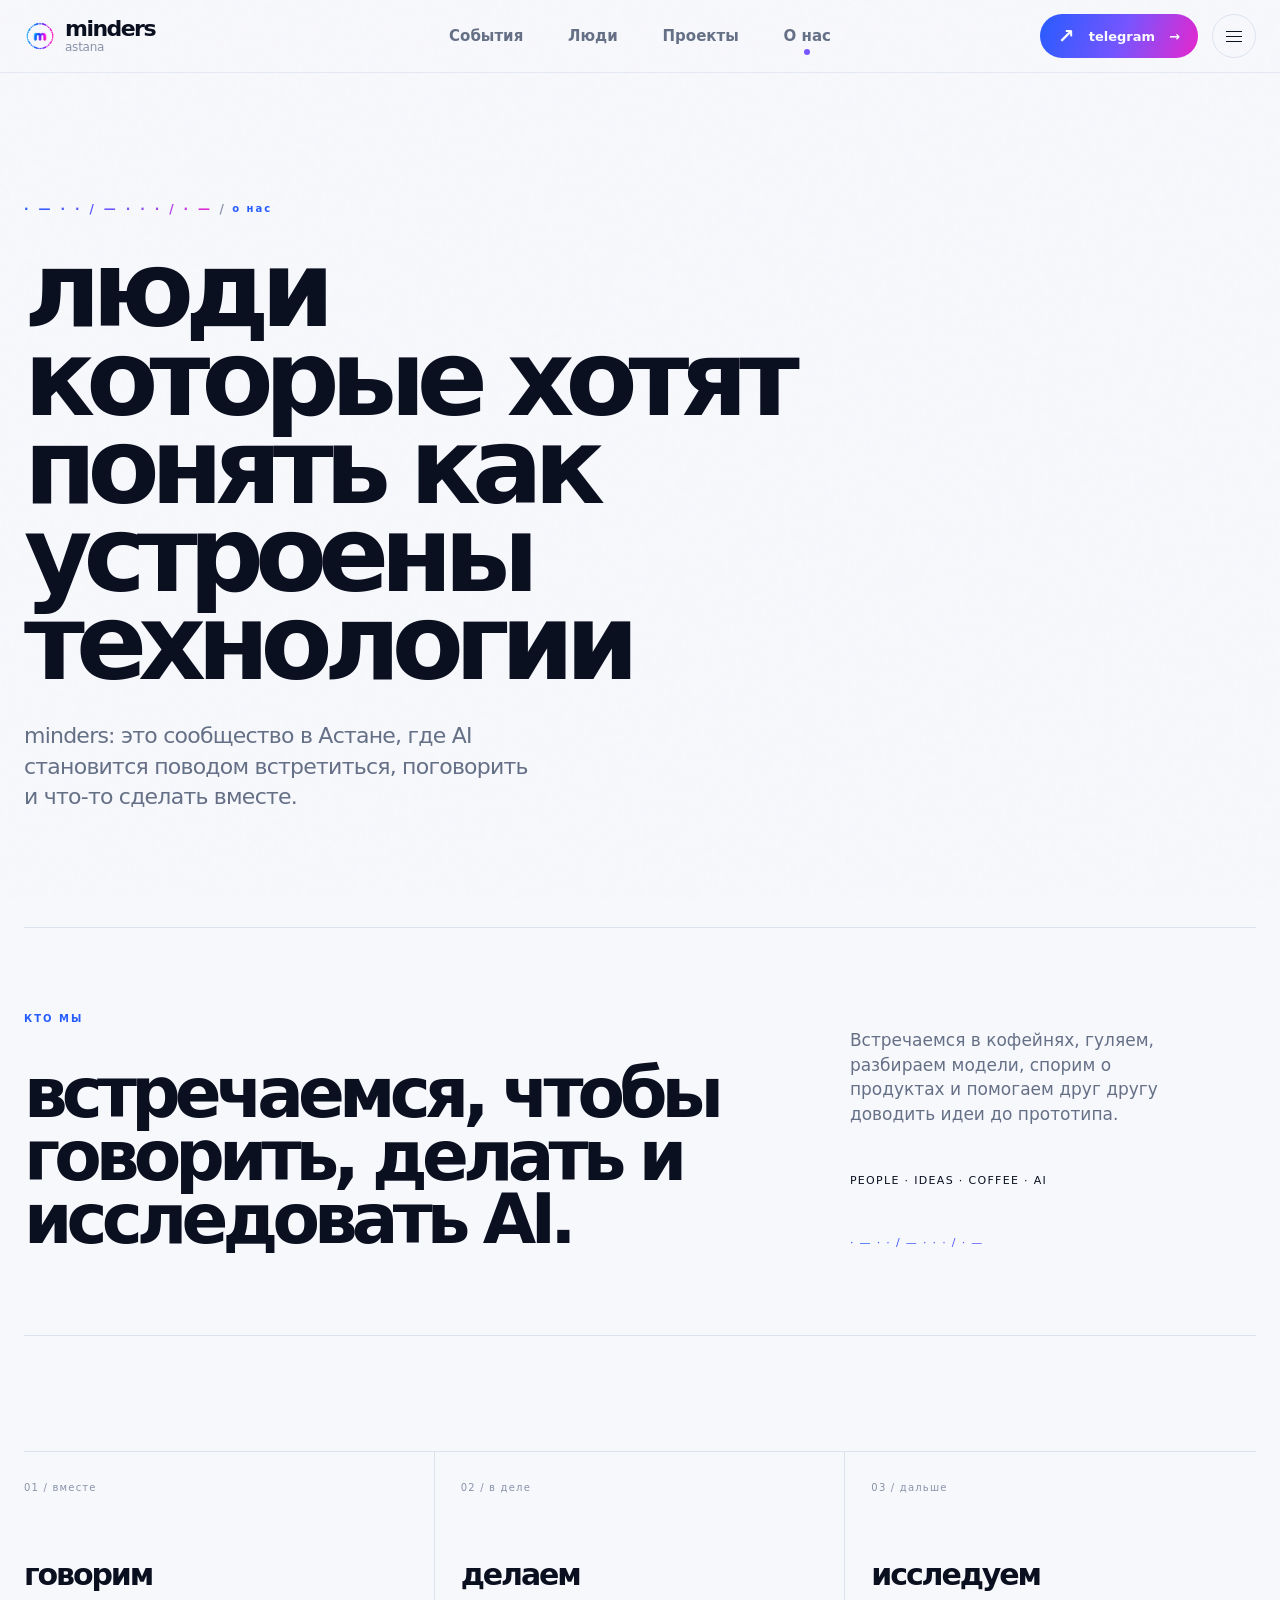
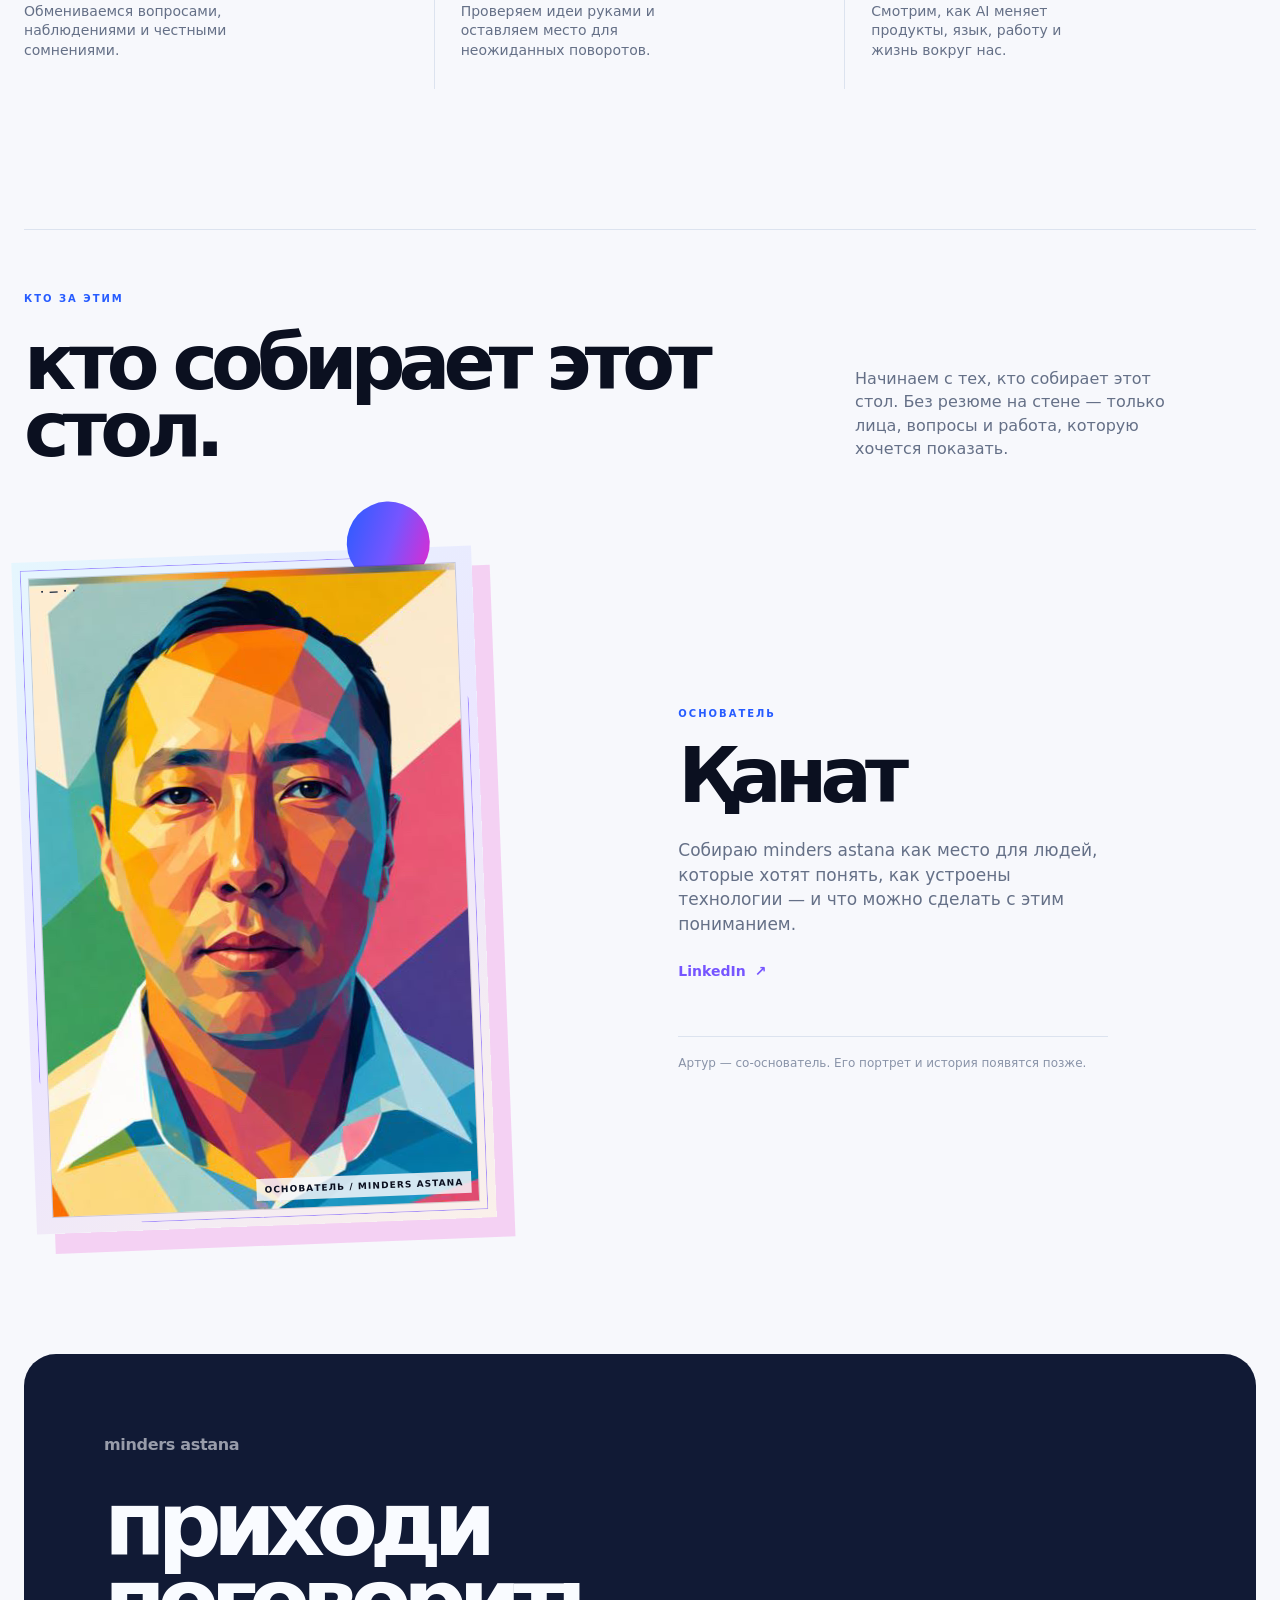
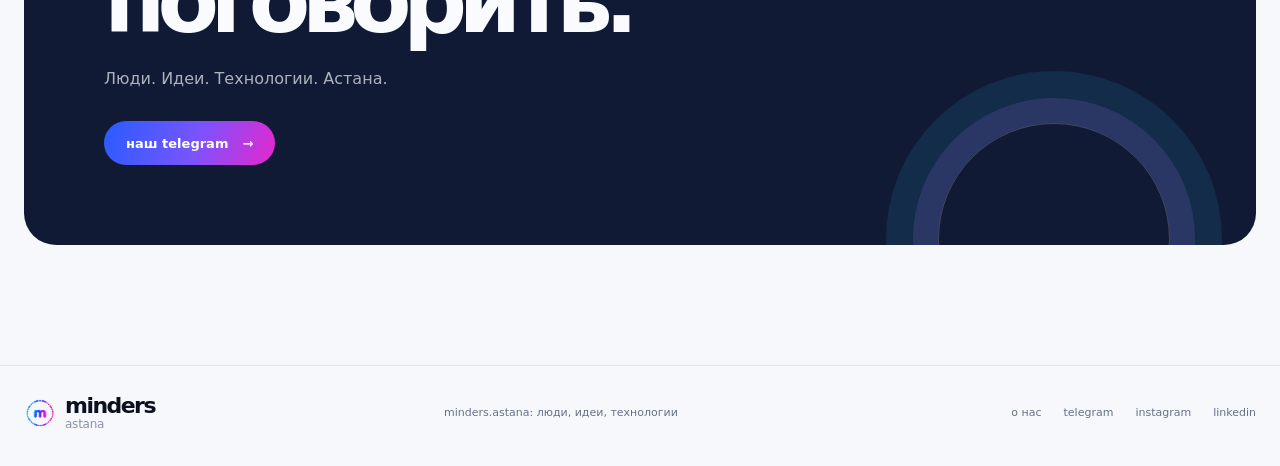
==== about.html @ 64708809 "Add section labels beside Morse code" ====
<!doctype html>
<html lang="ru">
  <head>
    <meta charset="utf-8">
    <meta name="viewport" content="width=device-width, initial-scale=1">
    <meta name="theme-color" content="#f7f8fc">
    <title>о нас | minders astana</title>
    <meta name="description" content="minders astana — сообщество людей, которые встречаются, чтобы говорить, делать и исследовать AI.">
    <meta property="og:type" content="website">
    <meta property="og:locale" content="ru_RU">
    <meta property="og:title" content="о нас | minders astana">
    <meta property="og:description" content="Люди, идеи, технологии и разговоры об AI в Астане.">
    <meta property="og:image" content="https://minders.kz/assets/minders-logo.webp">
    <meta property="og:image:alt" content="Логотип minders astana">
    <link rel="icon" type="image/png" href="assets/minders-logo.png">
    <link rel="stylesheet" href="styles.css">
  </head>
  <body>
    <header class="site-header"><div class="container header-inner">
      <a class="wordmark" href="index.html" aria-label="minders astana"><span>minders</span><i aria-hidden="true"></i><small>astana</small></a>
      <nav class="main-nav" aria-label="Основная навигация"><a class="nav-primary" href="events.html">События</a><div class="nav-group"><a class="nav-primary" href="people.html">Люди</a><div class="nav-submenu"><a href="community.html">Сообщество</a></div></div><div class="nav-group"><a class="nav-primary" href="projects.html">Проекты</a><div class="nav-submenu"><a href="learning.html">Обучение</a></div></div><a class="nav-primary" href="about.html" aria-current="page">О нас</a></nav>
      <div class="header-actions"><a class="telegram-link" href="https://t.me/+SoZBXVPxmp1mYjRi" target="_blank" rel="noreferrer"><span class="telegram-mark" aria-hidden="true">↗</span>telegram <span aria-hidden="true">→</span></a><button class="menu-toggle" type="button" aria-expanded="false" aria-controls="mobile-menu"><span></span><span></span><span></span><span class="sr-only">Открыть меню</span></button></div>
    </div><div id="mobile-menu" class="mobile-menu" hidden><div class="container mobile-menu-inner"><a class="nav-primary" href="events.html">События <span>↗</span></a><div class="mobile-menu-group"><a class="nav-primary" href="people.html">Люди <span>↗</span></a><div class="mobile-submenu"><a href="community.html">Сообщество <span>↗</span></a></div></div><div class="mobile-menu-group"><a class="nav-primary" href="projects.html">Проекты <span>↗</span></a><div class="mobile-submenu"><a href="learning.html">Обучение <span>↗</span></a></div></div><a class="nav-primary" href="about.html" aria-current="page">О нас <span>↗</span></a></div></div></header>

    <main class="page-main">
      <div class="container">
        <div class="page-intro section-reveal">
          <p class="page-eyebrow page-morse"><span class="sr-only">minders astana / о нас</span><span class="page-morse-code" aria-hidden="true">· — · · / — · · · / · —</span><span class="page-morse-divider" aria-hidden="true">/</span><span class="page-morse-label">о нас</span></p>
          <h1 class="page-title about-page-title">люди которые хотят<br>понять как устроены<br>технологии</h1>
          <p class="page-lede">minders: это сообщество в Астане, где AI становится поводом встретиться, поговорить и что-то сделать вместе.</p>
        </div>

        <section class="about-story section-reveal" aria-labelledby="about-story-title">
          <div class="about-story-lead">
            <p class="section-kicker">кто мы</p>
            <h2 id="about-story-title">встречаемся, чтобы говорить, делать и исследовать AI.</h2>
          </div>
          <div class="about-story-copy">
            <p>Встречаемся в кофейнях, гуляем, разбираем модели, спорим о продуктах и помогаем друг другу доводить идеи до прототипа.</p>
            <p class="about-annotation" aria-hidden="true">people · ideas · coffee · AI</p>
            <p class="about-annotation about-morse" aria-hidden="true">· — · · / — · · · / · —</p>
          </div>
        </section>

        <section class="about-principles section-reveal" aria-label="Что мы делаем">
          <article class="about-principle"><small>01 / вместе</small><h3>говорим</h3><p>Обмениваемся вопросами, наблюдениями и честными сомнениями.</p></article>
          <article class="about-principle"><small>02 / в деле</small><h3>делаем</h3><p>Проверяем идеи руками и оставляем место для неожиданных поворотов.</p></article>
          <article class="about-principle"><small>03 / дальше</small><h3>исследуем</h3><p>Смотрим, как AI меняет продукты, язык, работу и жизнь вокруг нас.</p></article>
        </section>

        <section class="about-people section-reveal" aria-labelledby="about-people-title">
          <div class="about-people-heading">
            <div><p class="section-kicker">кто за этим</p><h2 id="about-people-title">кто собирает этот стол.</h2></div>
            <p>Начинаем с тех, кто собирает этот стол. Без резюме на стене — только лица, вопросы и работа, которую хочется показать.</p>
          </div>
          <div class="about-person-profile">
            <div class="people-portrait-card">
              <span class="people-portrait-signal" aria-hidden="true">· — · ·</span>
              <img src="assets/kanat-bazaraly.jpeg" alt="Қанат Базаралы — основатель minders astana" width="640" height="640" loading="lazy">
              <span class="people-portrait-caption">основатель / minders astana</span>
            </div>
            <div class="about-person-copy">
              <p class="section-kicker">основатель</p>
              <h3>Қанат</h3>
              <p>Собираю minders astana как место для людей, которые хотят понять, как устроены технологии — и что можно сделать с этим пониманием.</p>
              <a class="person-link" href="https://www.linkedin.com/in/kanat-bazaraly/" target="_blank" rel="noreferrer">LinkedIn <span aria-hidden="true">↗</span></a>
              <p class="about-person-note">Артур — со-основатель. Его портрет и история появятся позже.</p>
            </div>
          </div>
        </section>

        <section class="about-invite section-reveal" aria-labelledby="about-invite-title">
          <p class="section-kicker brand-kicker">minders astana</p>
          <h2 id="about-invite-title">приходи<br>поговорить.</h2>
          <p>Люди. Идеи. Технологии. Астана.</p>
          <a class="button button-light" href="https://t.me/+SoZBXVPxmp1mYjRi" target="_blank" rel="noreferrer">наш telegram <span aria-hidden="true">→</span></a>
        </section>
      </div>
    </main>

    <footer class="site-footer"><div class="container footer-inner"><a class="wordmark" href="index.html" aria-label="minders astana"><span>minders</span><i aria-hidden="true"></i><small>astana</small></a><p>minders.astana: люди, идеи, технологии</p><div class="footer-links"><a href="about.html" aria-current="page">о нас</a><a href="https://t.me/+SoZBXVPxmp1mYjRi" target="_blank" rel="noreferrer">telegram</a><a href="#">instagram</a><a href="#">linkedin</a></div></div></footer>
    <script src="script.js" defer></script>
  </body>
</html>
---- styles.css ----
:root {
  color-scheme: light dark;
  --paper: #f7f8fc;
  --paper-soft: #eef2f8;
  --paper-warm: #fbf7f1;
  --ink: #0b1020;
  --muted: #657087;
  --faint: #8993a8;
  --line: #dce3ef;
  --blue: #275cff;
  --violet: #7655ff;
  --pink: #e726cc;
  --brand-gradient: linear-gradient(110deg, var(--blue) 0%, var(--violet) 52%, var(--pink) 100%);
  --cyan: #d8f5ff;
  --lavender: #e9e1ff;
  --mint: #d9f3e7;
  --peach: #ffe6d1;
  --navy: #111a35;
  --white: #ffffff;
  --max: 1240px;
  --radius: 28px;
  --ease: cubic-bezier(.2, .75, .25, 1);
}

@media (prefers-color-scheme: dark) {
  :root {
    --paper: #0d1326;
    --paper-soft: #131c34;
    --paper-warm: #19172a;
    --ink: #f4f6ff;
    --muted: #aab4c9;
    --faint: #8490aa;
    --line: #29344f;
    --cyan: #183b49;
    --lavender: #2a2148;
    --mint: #19392f;
    --peach: #4a3026;
    --white: #11182e;
  }
}

* {
  box-sizing: border-box;
}

html {
  scroll-behavior: smooth;
}

body {
  margin: 0;
  min-width: 320px;
  overflow-x: hidden;
  background: var(--paper);
  color: var(--ink);
  font-family: system-ui, -apple-system, BlinkMacSystemFont, "Segoe UI", sans-serif;
  font-weight: 500;
  -webkit-font-smoothing: antialiased;
  text-rendering: optimizeLegibility;
}

body::before {
  content: "";
  position: fixed;
  inset: 0;
  z-index: 60;
  pointer-events: none;
  opacity: .14;
  background-image: url("data:image/svg+xml,%3Csvg viewBox='0 0 160 160' xmlns='http://www.w3.org/2000/svg'%3E%3Cfilter id='n'%3E%3CfeTurbulence type='fractalNoise' baseFrequency='.92' numOctaves='4' stitchTiles='stitch'/%3E%3C/filter%3E%3Crect width='100%25' height='100%25' filter='url(%23n)' opacity='.06'/%3E%3C/svg%3E");
  mix-blend-mode: multiply;
}

@media (prefers-color-scheme: dark) {
  body::before {
    opacity: .1;
    mix-blend-mode: screen;
  }
}

img {
  display: block;
  max-width: 100%;
}

a {
  color: inherit;
  text-decoration: none;
}

button,
a {
  -webkit-tap-highlight-color: transparent;
}

button,
input {
  font: inherit;
}

button {
  color: inherit;
}

a:focus-visible,
button:focus-visible {
  outline: 3px solid var(--pink);
  outline-offset: 4px;
}

.container {
  width: min(calc(100% - 48px), var(--max));
  margin-inline: auto;
}

.sr-only {
  position: absolute;
  width: 1px;
  height: 1px;
  padding: 0;
  margin: -1px;
  overflow: hidden;
  clip: rect(0, 0, 0, 0);
  white-space: nowrap;
  border: 0;
}

.site-header {
  position: sticky;
  top: 0;
  z-index: 30;
  border-bottom: 1px solid color-mix(in srgb, var(--line) 75%, transparent);
  background: color-mix(in srgb, var(--paper) 88%, transparent);
  backdrop-filter: blur(18px);
  -webkit-backdrop-filter: blur(18px);
}

.header-inner {
  min-height: 72px;
  display: grid;
  grid-template-columns: 1fr auto 1fr;
  align-items: center;
  gap: 24px;
}

.wordmark {
  width: max-content;
  display: grid;
  grid-template-columns: 32px auto;
  grid-template-rows: auto auto;
  column-gap: 9px;
  row-gap: 1px;
  align-items: center;
  font-size: 22px;
  font-weight: 700;
  letter-spacing: -.07em;
  line-height: .88;
}

.wordmark > span {
  grid-column: 2;
  grid-row: 1;
}

.wordmark i {
  grid-column: 1;
  grid-row: 1 / span 2;
  width: 32px;
  height: 32px;
  display: block;
  background: url("assets/minders-logo.webp") center / contain no-repeat;
}

.wordmark small {
  grid-column: 2;
  grid-row: 2;
  margin-top: 1px;
  color: var(--faint);
  font-size: 12px;
  font-weight: 500;
  letter-spacing: -.02em;
  line-height: 1;
}

.main-nav {
  display: flex;
  align-items: center;
  gap: clamp(24px, 3.5vw, 48px);
  font-size: 15px;
  font-weight: 600;
  color: var(--muted);
}

.nav-group {
  position: relative;
}

.main-nav a,
.footer-links a {
  transition: color .3s var(--ease), transform .3s var(--ease);
}

.main-nav .nav-primary {
  position: relative;
  display: inline-flex;
  align-items: center;
  min-height: 34px;
  color: var(--muted);
}

.main-nav .nav-primary::before,
.main-nav .nav-submenu a[aria-current="page"]::before {
  content: "";
  position: absolute;
  width: 6px;
  height: 6px;
  border-radius: 50%;
  background: var(--violet);
  opacity: 0;
  transform: translateX(-50%) scale(.5);
  transition: opacity .25s var(--ease), transform .25s var(--ease);
}

.main-nav .nav-primary::before {
  top: auto;
  bottom: -2px;
  left: 50%;
}

.main-nav .nav-primary[aria-current="page"]::before,
.main-nav .nav-group.is-active > .nav-primary::before {
  opacity: 1;
  transform: translateX(-50%) scale(1);
}

.main-nav .nav-primary:hover,
.main-nav .nav-primary:focus-visible,
.footer-links a:hover {
  color: var(--ink);
  transform: translateY(-1px);
}

.nav-submenu {
  position: absolute;
  top: calc(100% + 9px);
  left: -18px;
  z-index: 20;
  min-width: 148px;
  display: grid;
  gap: 2px;
  padding: 9px;
  border: 1px solid var(--line);
  border-radius: 16px;
  background: color-mix(in srgb, var(--paper) 92%, transparent);
  box-shadow: 0 14px 34px rgba(63, 76, 131, .12);
  backdrop-filter: blur(16px);
  -webkit-backdrop-filter: blur(16px);
  opacity: 0;
  visibility: hidden;
  pointer-events: none;
  transform: translateY(-5px);
  transition: opacity .25s var(--ease), transform .25s var(--ease), visibility .25s var(--ease);
}

.nav-group:hover .nav-submenu,
.nav-group:focus-within .nav-submenu {
  opacity: 1;
  visibility: visible;
  pointer-events: auto;
  transform: translateY(0);
}

.nav-submenu a {
  position: relative;
  display: block;
  padding: 8px 10px;
  border-radius: 9px;
  color: var(--muted);
  font-size: 13px;
  font-weight: 500;
  white-space: nowrap;
}

.nav-submenu a:hover,
.nav-submenu a:focus-visible,
.nav-submenu a[aria-current="page"] {
  color: var(--ink);
  background: var(--paper-soft);
}

.nav-submenu a[aria-current="page"] {
  padding-bottom: 14px;
}

.main-nav .nav-submenu a[aria-current="page"]::before {
  top: auto;
  right: auto;
  bottom: 4px;
  left: 50%;
  opacity: 1;
  transform: translateX(-50%) scale(1);
}

.header-actions {
  justify-self: end;
  display: flex;
  align-items: center;
  gap: 14px;
}

.telegram-link,
.button {
  min-height: 44px;
  display: inline-flex;
  align-items: center;
  justify-content: center;
  gap: 14px;
  border-radius: 999px;
  white-space: nowrap;
  font-size: 13px;
  font-weight: 600;
  transition: transform .35s var(--ease), box-shadow .35s var(--ease), background-color .35s var(--ease);
}

.telegram-link {
  padding: 0 18px;
  color: #f9fbff;
  background: var(--brand-gradient);
}

.telegram-link:hover,
.button:hover {
  transform: translateY(-3px);
  box-shadow: 0 12px 24px rgba(16, 27, 56, .16);
}

.telegram-link:active,
.button:active {
  transform: translateY(-1px) scale(.98);
}

.telegram-mark {
  font-size: 20px;
  line-height: 1;
}

.menu-toggle {
  width: 44px;
  height: 44px;
  display: inline-grid;
  place-content: center;
  gap: 4px;
  padding: 0;
  border: 1px solid var(--line);
  border-radius: 50%;
  background: transparent;
  cursor: pointer;
}

.menu-toggle span:not(.sr-only) {
  width: 16px;
  height: 1px;
  display: block;
  background: currentColor;
  transition: transform .3s var(--ease), opacity .3s var(--ease);
}

.mobile-menu {
  border-top: 1px solid var(--line);
  background: var(--paper);
}

.mobile-menu-inner {
  display: grid;
  padding: 12px 0 24px;
}

.mobile-menu-inner > .nav-primary,
.mobile-menu-group {
  border-bottom: 1px solid var(--line);
}

.mobile-menu a {
  position: relative;
  display: flex;
  justify-content: space-between;
  padding: 15px 0;
  font-size: 21px;
  font-weight: 600;
  letter-spacing: -.05em;
}

.mobile-menu .nav-primary {
  border-bottom: 0;
}

.mobile-menu .nav-primary::before,
.mobile-submenu a[aria-current="page"]::before {
  content: "";
  position: absolute;
  width: 7px;
  height: 7px;
  border-radius: 50%;
  background: var(--violet);
  opacity: 0;
  transform: scale(.5);
  transition: opacity .25s var(--ease), transform .25s var(--ease);
}

.mobile-menu .nav-primary::before {
  top: auto;
  bottom: 7px;
  left: 0;
  transform: scale(.5);
}

.mobile-menu .nav-primary[aria-current="page"]::before,
.mobile-menu-group.is-active > .nav-primary::before {
  opacity: 1;
  transform: scale(1);
}

.mobile-submenu {
  display: grid;
  padding: 0 0 10px 20px;
}

.mobile-submenu a {
  padding: 8px 0;
  border: 0;
  color: var(--muted);
  font-size: 15px;
  font-weight: 500;
  letter-spacing: -.02em;
}

.mobile-submenu a[aria-current="page"] {
  padding-left: 16px;
  color: var(--ink);
}

.mobile-submenu a[aria-current="page"]::before {
  left: 0;
  top: 50%;
  opacity: 1;
  transform: translateY(-50%) scale(1);
}

.hero {
  min-height: calc(100dvh - 72px);
  display: grid;
  align-items: center;
  padding: clamp(42px, 6vw, 84px) 0 clamp(64px, 8vw, 112px);
}

.hero-grid {
  display: grid;
  grid-template-columns: minmax(320px, .78fr) minmax(480px, 1.22fr);
  align-items: center;
  gap: clamp(32px, 6vw, 92px);
}

.hero-copy {
  position: relative;
  z-index: 2;
  padding-bottom: 3vh;
}

.eyebrow,
.section-kicker,
.annotation,
.hero-event-label,
.hero-location,
.field-note,
.poster-top,
.poster-note,
.page-eyebrow {
  margin: 0;
  color: var(--muted);
  font-size: 10px;
  font-weight: 600;
  letter-spacing: .2em;
  line-height: 1.45;
  text-transform: uppercase;
}

.eyebrow {
  margin-bottom: clamp(24px, 4vh, 44px);
  color: var(--ink);
  letter-spacing: .25em;
}

.eyebrow span {
  color: var(--blue);
  padding-inline: 5px;
}

.hero-title,
.space-copy h2,
.event-copy h2,
.people-grid h2,
.projects-heading h2,
.learning-grid h2,
.latest-grid h2,
.invite-copy h2,
.page-title {
  margin: 0;
  color: var(--ink);
  font-weight: 700;
  letter-spacing: -.085em;
  line-height: .84;
}

.hero-title {
  max-width: 620px;
  font-size: clamp(4.8rem, 10.8vw, 9.7rem);
  font-weight: 600;
  letter-spacing: -.072em;
}

.hero-title span {
  background: linear-gradient(105deg, var(--violet), var(--blue) 62%, #2fa6ff);
  -webkit-background-clip: text;
  background-clip: text;
  color: transparent;
}

.hero-lede {
  max-width: 320px;
  margin: clamp(24px, 4vh, 36px) 0 30px;
  color: var(--muted);
  font-size: clamp(17px, 1.7vw, 22px);
  line-height: 1.34;
  letter-spacing: -.035em;
}

.button {
  padding: 0 22px;
}

.button-dark {
  color: #f9fbff;
  background: var(--navy);
}

.button-light {
  color: #fff;
  background: var(--brand-gradient);
}

.hero-visual {
  position: relative;
  min-height: clamp(470px, 51vw, 720px);
  isolation: isolate;
  overflow: hidden;
}

.hero-halo,
.hero-orbit,
.signal-node,
.signal-mark,
.hero-photo,
.hero-event,
.hero-location {
  position: absolute;
}

.hero-halo {
  border-radius: 50%;
  pointer-events: none;
}

.hero-halo-one {
  width: 78%;
  aspect-ratio: 1;
  top: 4%;
  left: 8%;
  z-index: -3;
  background: linear-gradient(140deg, rgba(86, 156, 255, .46), rgba(216, 197, 255, .52) 54%, rgba(255, 216, 232, .3));
  transform: translate3d(var(--mx, 0px), var(--my, 0px), 0);
  transition: transform .7s var(--ease);
}

.hero-halo-two {
  width: 30%;
  aspect-ratio: 1;
  top: -1%;
  right: -2%;
  z-index: -2;
  background: linear-gradient(135deg, rgba(199, 187, 255, .92), rgba(146, 196, 255, .84));
}

.hero-orbit {
  z-index: -1;
  border: 1px solid rgba(72, 106, 218, .38);
  border-radius: 50%;
  pointer-events: none;
}

.hero-orbit-one {
  width: 105%;
  aspect-ratio: 1;
  top: -12%;
  left: -13%;
  transform: rotate(-24deg);
}

.hero-orbit-two {
  width: 76%;
  aspect-ratio: 1;
  bottom: -8%;
  right: -5%;
  border-color: rgba(231, 38, 204, .26);
  transform: rotate(22deg);
}

.hero-photo {
  inset: 12% 8% 8% 2%;
  overflow: hidden;
  z-index: 1;
  border: 1px solid rgba(255, 255, 255, .78);
  border-radius: 52% 48% 49% 51% / 48% 51% 49% 52%;
  box-shadow: 0 26px 80px rgba(72, 102, 191, .16);
  transform: translate3d(var(--mx-photo, 0px), var(--my-photo, 0px), 0) rotate(2deg);
  transition: transform .7s var(--ease);
}

.hero-photo::after {
  content: "";
  position: absolute;
  inset: 0;
  background: linear-gradient(180deg, rgba(36, 82, 163, .02), rgba(10, 20, 47, .12));
  pointer-events: none;
}

.hero-photo img {
  width: 100%;
  height: 100%;
  object-fit: cover;
  object-position: 50% 52%;
  transform: scale(1.04);
}

.signal-mark {
  width: clamp(88px, 11vw, 142px);
  aspect-ratio: 1;
  top: 3%;
  left: 4%;
  z-index: 3;
  transform: translate3d(var(--mx-mark, 0px), var(--my-mark, 0px), 0) rotate(-8deg);
  transition: transform .7s var(--ease);
}

.signal-mark img {
  width: 100%;
  height: 100%;
  object-fit: contain;
}

.signal-node {
  width: 14px;
  aspect-ratio: 1;
  z-index: 4;
  border-radius: 50%;
  background: var(--blue);
  box-shadow: 0 0 0 6px rgba(39, 92, 255, .1);
  animation: signal-pulse 4.8s ease-in-out infinite;
}

.signal-node-a {
  top: 5%;
  right: 23%;
}

.signal-node-b {
  bottom: 18%;
  left: 0;
  background: var(--pink);
  box-shadow: 0 0 0 6px rgba(231, 38, 204, .1);
  animation-delay: -1.9s;
}

.signal-node-c {
  bottom: 8%;
  right: 17%;
  width: 10px;
  background: var(--violet);
  box-shadow: 0 0 0 5px rgba(118, 85, 255, .1);
  animation-delay: -3.2s;
}

.hero-location {
  right: 0;
  bottom: 12%;
  z-index: 4;
  display: grid;
  justify-items: start;
  gap: 13px;
  max-width: 105px;
}

.hero-location b,
.field-note i,
.poster-note i {
  width: 27px;
  height: 1px;
  display: block;
  background: currentColor;
}

.hero-location small {
  color: var(--muted);
  font-size: 10px;
  line-height: 1.6;
  letter-spacing: .03em;
}

.photo-credit {
  position: absolute;
  right: 2%;
  bottom: 1.5%;
  z-index: 4;
  margin: 0;
  color: var(--muted);
  font-size: 10px;
  letter-spacing: .04em;
  line-height: 1.4;
}

.morse-note {
  position: absolute;
  top: 10%;
  right: 8%;
  z-index: 4;
  color: transparent;
  background: var(--brand-gradient);
  -webkit-background-clip: text;
  background-clip: text;
  font-size: 9px;
  letter-spacing: .16em;
  line-height: 1;
  white-space: nowrap;
  opacity: .78;
}

.hero-event {
  right: -2%;
  bottom: 16%;
  z-index: 5;
  width: 178px;
  display: grid;
  gap: 13px;
  padding: 22px 21px 18px;
  border: 1px solid rgba(255, 255, 255, .8);
  border-radius: 25px;
  background: color-mix(in srgb, var(--paper) 89%, transparent);
  box-shadow: 0 22px 50px rgba(47, 62, 111, .14);
  backdrop-filter: blur(16px);
  -webkit-backdrop-filter: blur(16px);
  transform: rotate(2deg);
  transition: transform .4s var(--ease), box-shadow .4s var(--ease);
}

.hero-event:hover {
  transform: translateY(-6px) rotate(0deg);
  box-shadow: 0 28px 55px rgba(47, 62, 111, .2);
}

.hero-event-label {
  color: var(--faint);
  font-size: 9px;
  letter-spacing: .16em;
}

.hero-event strong {
  font-size: 17px;
  letter-spacing: -.06em;
  line-height: .98;
}

.hero-event small {
  color: var(--muted);
  font-size: 12px;
  line-height: 1.5;
}

.hero-event em {
  font-size: 22px;
  font-style: normal;
  line-height: .7;
}

.space-section {
  padding: clamp(100px, 14vw, 196px) 0 clamp(96px, 12vw, 168px);
  border-top: 1px solid color-mix(in srgb, var(--line) 65%, transparent);
}

.space-grid {
  display: grid;
  grid-template-columns: minmax(250px, .65fr) minmax(470px, 1.35fr);
  align-items: center;
  gap: clamp(40px, 8vw, 150px);
}

.space-copy {
  position: relative;
  z-index: 2;
}

.annotation {
  margin-bottom: 34px;
  color: var(--blue);
  font-size: 11px;
  letter-spacing: .04em;
  text-transform: none;
}

.space-copy h2,
.people-grid h2,
.projects-heading h2,
.invite-copy h2 {
  font-size: clamp(3.4rem, 6.2vw, 6.8rem);
}

.space-copy > p:not(.annotation),
.section-lede,
.event-description {
  max-width: 340px;
  margin: 28px 0 28px;
  color: var(--muted);
  font-size: 17px;
  line-height: 1.38;
  letter-spacing: -.03em;
}

.text-link {
  display: inline-flex;
  align-items: center;
  gap: 13px;
  color: var(--ink);
  font-size: 13px;
  font-weight: 600;
  border-bottom: 1px solid var(--ink);
  padding-bottom: 7px;
  transition: gap .35s var(--ease), color .35s var(--ease);
}

.text-link:hover {
  gap: 18px;
  color: var(--blue);
  border-color: var(--blue);
}

.bubble-field {
  position: relative;
  min-height: 470px;
  overflow: hidden;
}

.bubble,
.bubble-orb,
.bubble-curve {
  position: absolute;
}

.bubble {
  z-index: 2;
  display: grid;
  place-items: center;
  min-width: 104px;
  min-height: 54px;
  padding: 0 23px;
  border-radius: 999px;
  color: var(--ink);
  font-size: 14px;
  letter-spacing: -.035em;
  box-shadow: 0 8px 24px rgba(102, 105, 174, .08);
  transition: transform .45s var(--ease), box-shadow .45s var(--ease);
}

.bubble:hover {
  z-index: 4;
  box-shadow: 0 16px 30px rgba(102, 105, 174, .18);
  transform: translateY(-6px) rotate(-2deg) !important;
}

.bubble-ai { top: 11%; left: 8%; background: var(--cyan); transform: rotate(-4deg); }
.bubble-coffee { top: 3%; left: 37%; background: var(--lavender); transform: rotate(3deg); }
.bubble-people { top: 19%; right: 12%; background: var(--mint); transform: rotate(-2deg); }
.bubble-ideas { top: 38%; left: 26%; background: #f3dfff; transform: rotate(-5deg); }
.bubble-projects { top: 52%; left: 51%; background: #dfe9ff; transform: rotate(2deg); }
.bubble-talks { top: 68%; right: 17%; background: #efdafa; transform: rotate(-4deg); }

.bubble-orb {
  border-radius: 50%;
  pointer-events: none;
}

.orb-a {
  width: 190px;
  aspect-ratio: 1;
  top: 16%;
  right: 4%;
  background: linear-gradient(145deg, rgba(235, 225, 255, .62), rgba(207, 244, 255, .55));
}

.orb-b {
  width: 132px;
  aspect-ratio: 1;
  bottom: 8%;
  left: 0;
  background: linear-gradient(135deg, var(--blue), var(--violet) 55%, var(--pink));
  opacity: .9;
}

.bubble-curve {
  width: 245px;
  aspect-ratio: 1;
  left: 5%;
  bottom: -12%;
  border: 1px solid rgba(90, 119, 226, .27);
  border-radius: 50%;
}

.bubble-curve::after {
  content: "";
  position: absolute;
  width: 14px;
  height: 14px;
  top: -7px;
  right: 10%;
  border-radius: 50%;
  background: var(--violet);
}

.field-note {
  right: 0;
  bottom: 8%;
  z-index: 3;
  display: grid;
  gap: 13px;
  color: var(--faint);
  font-size: 10px;
  line-height: 1.45;
  letter-spacing: .1em;
}

.directory-section {
  border-top: 1px solid var(--line);
  border-bottom: 1px solid var(--line);
}

.directory-grid {
  display: grid;
  grid-template-columns: repeat(4, 1fr);
}

.directory-item {
  position: relative;
  min-height: 152px;
  display: grid;
  grid-template-columns: auto 1fr auto;
  grid-template-rows: auto auto auto;
  align-content: center;
  column-gap: 10px;
  padding: 24px 28px 24px 16px;
  border-right: 1px solid var(--line);
  transition: background-color .35s var(--ease), padding-left .35s var(--ease);
}

.directory-item:first-child {
  padding-left: 0;
}

.directory-item:last-child {
  border-right: 0;
}

.directory-item:hover {
  padding-left: 24px;
  background: color-mix(in srgb, var(--paper-soft) 60%, transparent);
}

.directory-item small {
  grid-column: 2;
  color: var(--faint);
  font-size: 11px;
}

.directory-item strong {
  grid-column: 2;
  margin-top: 6px;
  font-size: clamp(22px, 2.1vw, 30px);
  letter-spacing: -.07em;
}

.directory-item em {
  grid-column: 2;
  margin-top: 6px;
  color: var(--muted);
  font-size: 12px;
  font-style: normal;
}

.directory-item b {
  grid-column: 3;
  grid-row: 2 / span 2;
  align-self: center;
  font-size: 22px;
  font-weight: 400;
  transition: transform .35s var(--ease);
}

.directory-item:hover b {
  transform: translateX(5px);
}

.directory-dot {
  width: 9px;
  height: 9px;
  grid-row: 1;
  display: block;
  border-radius: 50%;
}

.dot-blue { background: var(--blue); }
.dot-violet { background: var(--violet); }
.dot-mint { background: #5fbf9a; }
.dot-peach { background: #eda775; }

.event-section {
  overflow: hidden;
  padding: clamp(104px, 13vw, 180px) 0 clamp(110px, 14vw, 200px);
  background: var(--paper-soft);
}

.event-grid {
  display: grid;
  grid-template-columns: minmax(280px, .75fr) minmax(460px, 1.25fr);
  align-items: center;
  gap: clamp(42px, 8vw, 132px);
}

.event-copy {
  position: relative;
  z-index: 2;
}

.section-kicker {
  margin-bottom: 35px;
  color: var(--blue);
}

.event-copy h2 {
  font-size: clamp(4rem, 6.6vw, 7.6rem);
}

.event-meta {
  display: grid;
  gap: 14px;
  margin: 38px 0 0;
}

.event-meta div {
  display: grid;
  grid-template-columns: 70px 1fr;
  gap: 12px;
  align-items: baseline;
}

.event-meta dt {
  color: var(--faint);
  font-size: 10px;
  letter-spacing: .12em;
  text-transform: uppercase;
}

.event-meta dd {
  margin: 0;
  color: var(--ink);
  font-size: 17px;
  letter-spacing: -.035em;
}

.event-description {
  margin-top: 30px;
}

.event-actions {
  display: flex;
  flex-wrap: wrap;
  align-items: center;
  gap: 26px;
  margin-top: 34px;
}

.poster-stage {
  position: relative;
  min-height: 600px;
  display: grid;
  place-items: center;
}

.poster-aura {
  position: absolute;
  width: min(480px, 78%);
  aspect-ratio: 1;
  border-radius: 50%;
  background: linear-gradient(135deg, rgba(176, 207, 255, .9), rgba(238, 209, 255, .8) 64%, rgba(255, 229, 210, .7));
}

.poster-signal {
  position: absolute;
  width: 14px;
  height: 14px;
  z-index: 3;
  border-radius: 50%;
  background: var(--pink);
}

.poster-signal::before {
  content: "";
  position: absolute;
  width: 1px;
  height: 132px;
  bottom: 7px;
  left: 7px;
  background: rgba(41, 74, 159, .4);
  transform: rotate(22deg);
  transform-origin: bottom;
}

.poster-signal-one { top: 18%; right: 25%; }
.poster-signal-two { bottom: 18%; left: 15%; background: var(--blue); }

.event-poster {
  position: relative;
  width: min(360px, 66vw);
  aspect-ratio: .69;
  z-index: 2;
  overflow: hidden;
  padding: 26px 28px;
  border: 1px solid rgba(197, 204, 221, .85);
  background: #f9faff;
  color: #11182e;
  box-shadow: 18px 26px 38px rgba(61, 72, 118, .17);
  transform: rotate(-6deg);
  transition: transform .55s var(--ease), box-shadow .55s var(--ease);
}

.event-poster:hover {
  transform: translateY(-10px) rotate(-2deg);
  box-shadow: 18px 38px 48px rgba(61, 72, 118, .21);
}

.event-poster::after {
  content: "";
  position: absolute;
  top: 0;
  right: 15%;
  width: 1px;
  height: 100%;
  background: rgba(26, 44, 91, .65);
  transform: rotate(8deg);
  transform-origin: top;
}

.poster-top {
  position: relative;
  z-index: 2;
  display: flex;
  justify-content: space-between;
  color: #11182e;
  font-size: 12px;
  letter-spacing: -.03em;
  text-transform: lowercase;
}

.event-poster h3 {
  position: relative;
  z-index: 2;
  margin: 63px 0 18px;
  font-size: clamp(41px, 5vw, 62px);
  font-weight: 800;
  letter-spacing: -.08em;
  line-height: .82;
}

.poster-rule {
  position: relative;
  z-index: 2;
  width: 22px;
  height: 1px;
  display: block;
  background: #11182e;
}

.event-poster p {
  position: relative;
  z-index: 2;
  margin: 26px 0 0;
  font-size: 12px;
  font-weight: 700;
  line-height: 1.42;
  letter-spacing: .04em;
}

.poster-photo {
  position: absolute;
  right: -12%;
  bottom: -2%;
  z-index: 1;
  width: 78%;
  aspect-ratio: .78;
  overflow: hidden;
  border-radius: 55% 45% 0 0;
  opacity: .96;
}

.poster-photo::after {
  content: "";
  position: absolute;
  inset: 0;
  background: linear-gradient(180deg, rgba(255, 255, 255, .22), transparent 44%, rgba(11, 22, 53, .2));
}

.poster-photo img {
  width: 100%;
  height: 100%;
  object-fit: cover;
  object-position: 51% 45%;
  transform: scale(1.35);
}

.event-poster > strong {
  position: absolute;
  bottom: 26px;
  left: 28px;
  z-index: 2;
  font-size: 15px;
  line-height: 1.05;
  letter-spacing: -.035em;
}

.poster-credit {
  position: absolute;
  right: 22px;
  bottom: 27px;
  z-index: 2;
  color: rgba(17, 24, 46, .68);
  font-size: 8px;
  letter-spacing: .03em;
  transform: rotate(-90deg) translateX(100%);
  transform-origin: right bottom;
}

.poster-note {
  position: absolute;
  right: 3%;
  bottom: 15%;
  z-index: 3;
  width: 190px;
  padding: 28px;
  color: var(--muted);
  background: color-mix(in srgb, var(--paper) 82%, transparent);
  border-radius: 47% 53% 49% 51% / 53% 46% 54% 47%;
  font-size: 11px;
  font-weight: 500;
  letter-spacing: .08em;
  line-height: 1.55;
  text-transform: none;
  transform: rotate(3deg);
  backdrop-filter: blur(12px);
  -webkit-backdrop-filter: blur(12px);
}

.poster-note span {
  color: var(--ink);
}

.poster-note i {
  margin-top: 14px;
}

.people-section {
  padding: clamp(110px, 15vw, 204px) 0 clamp(100px, 12vw, 164px);
}

.people-grid {
  display: grid;
  grid-template-columns: minmax(280px, .8fr) minmax(450px, 1.2fr);
  align-items: center;
  gap: clamp(44px, 9vw, 152px);
}

.people-constellation {
  position: relative;
  min-height: 440px;
}

.people-ring {
  position: absolute;
  width: 65%;
  aspect-ratio: 1;
  top: 8%;
  left: 14%;
  border: 1px solid rgba(118, 85, 255, .26);
  border-radius: 50%;
  transform: rotate(-17deg);
}

.people-ring::before,
.people-ring::after {
  content: "";
  position: absolute;
  width: 12px;
  height: 12px;
  border-radius: 50%;
}

.people-ring::before {
  top: 9%;
  right: 18%;
  background: var(--blue);
}

.people-ring::after {
  bottom: 5%;
  left: 19%;
  background: var(--pink);
}

.person {
  position: absolute;
  z-index: 2;
  display: grid;
  grid-template-columns: 56px auto;
  grid-template-rows: 1fr 1fr;
  column-gap: 13px;
  align-items: center;
}

.person span {
  width: 56px;
  height: 56px;
  grid-row: 1 / span 2;
  display: grid;
  place-items: center;
  border-radius: 50%;
  color: var(--ink);
  font-size: 25px;
  font-weight: 700;
  background: linear-gradient(145deg, var(--cyan), var(--lavender));
}

.person strong {
  align-self: end;
  font-size: 18px;
  letter-spacing: -.06em;
}

.person small {
  align-self: start;
  color: var(--muted);
  font-size: 11px;
}

.person-two span { background: linear-gradient(145deg, #f7d9ff, #c9e5ff); }
.person-three span { background: linear-gradient(145deg, var(--peach), #e9d7ff); }
.person-four span { background: linear-gradient(145deg, #c7f4e5, #dbe4ff); }
.person-one { top: 10%; left: 7%; }
.person-two { top: 28%; right: 4%; }
.person-three { bottom: 17%; left: 24%; }
.person-four { right: 12%; bottom: 5%; }

.person-one span {
  overflow: hidden;
  padding: 3px;
  background: var(--brand-gradient);
}

.person-one span img {
  width: 100%;
  height: 100%;
  border-radius: inherit;
  object-fit: cover;
}

.projects-section {
  padding: clamp(100px, 13vw, 184px) 0;
  background: var(--paper-soft);
}

.projects-grid {
  display: grid;
  grid-template-columns: minmax(270px, .78fr) minmax(460px, 1.22fr);
  align-items: start;
  gap: clamp(52px, 11vw, 190px);
}

.project-list {
  padding-top: 26px;
}

.project-row {
  display: grid;
  grid-template-columns: 16px 1fr auto;
  align-items: center;
  gap: 18px;
  min-height: 100px;
  border-bottom: 1px solid var(--line);
  transition: padding-left .35s var(--ease), background-color .35s var(--ease);
}

.project-row:first-child {
  border-top: 1px solid var(--line);
}

.project-row:hover {
  padding-left: 12px;
  background: color-mix(in srgb, var(--paper) 55%, transparent);
}

.project-mark {
  width: 12px;
  height: 12px;
  display: block;
  border-radius: 50%;
}

.mark-blue { background: var(--blue); }
.mark-violet { background: var(--violet); }
.mark-mint { background: #65bd9d; }

.project-row strong,
.project-row small {
  display: block;
}

.project-row strong {
  font-size: 24px;
  letter-spacing: -.07em;
}

.project-row small {
  margin-top: 5px;
  color: var(--muted);
  font-size: 12px;
}

.project-row b {
  font-size: 21px;
  font-weight: 400;
}

.learning-section {
  padding: clamp(110px, 14vw, 190px) 0;
}

.learning-grid {
  display: grid;
  grid-template-columns: minmax(240px, .7fr) 1.3fr;
  align-items: center;
  gap: clamp(44px, 11vw, 170px);
}

.learning-grid h2 {
  font-size: clamp(3.6rem, 6.7vw, 7.4rem);
}

.learning-cloud {
  display: flex;
  flex-wrap: wrap;
  align-items: center;
  gap: 14px;
  max-width: 700px;
}

.learning-tag {
  display: inline-flex;
  align-items: center;
  min-height: 54px;
  padding: 0 24px;
  border-radius: 999px;
  color: var(--ink);
  font-size: clamp(16px, 2vw, 22px);
  letter-spacing: -.06em;
  transition: transform .35s var(--ease), box-shadow .35s var(--ease);
}

.learning-tag:hover {
  transform: translateY(-5px) rotate(-2deg);
  box-shadow: 0 12px 22px rgba(55, 67, 127, .12);
}

.tag-blue { background: var(--cyan); }
.tag-lavender { background: var(--lavender); }
.tag-peach { background: var(--peach); }
.tag-mint { background: var(--mint); }
.tag-pink { background: #f4d9f5; }

.latest-section {
  padding: clamp(98px, 12vw, 170px) 0;
  border-top: 1px solid var(--line);
}

.latest-grid {
  display: grid;
  grid-template-columns: minmax(260px, .7fr) 1.3fr;
  align-items: start;
  gap: clamp(44px, 10vw, 170px);
}

.latest-grid h2 {
  font-size: clamp(3.1rem, 5.5vw, 6rem);
}

.latest-list {
  border-top: 1px solid var(--line);
}

.latest-row {
  min-height: 84px;
  display: grid;
  grid-template-columns: 100px 1fr 48px 18px;
  align-items: center;
  gap: 16px;
  border-bottom: 1px solid var(--line);
  transition: padding-left .35s var(--ease), background-color .35s var(--ease);
}

.latest-row:hover {
  padding-left: 12px;
  background: var(--paper-soft);
}

.latest-row small,
.latest-row time {
  color: var(--muted);
  font-size: 11px;
}

.latest-row strong {
  font-size: 16px;
  font-weight: 600;
  letter-spacing: -.035em;
}

.latest-row span {
  font-size: 18px;
}

.invite-section {
  padding: 0 0 clamp(72px, 9vw, 120px);
}

.invite-block {
  position: relative;
  min-height: 390px;
  overflow: hidden;
  display: grid;
  grid-template-columns: 1fr 1fr;
  align-items: center;
  padding: clamp(48px, 7vw, 88px);
  border-radius: 36px;
  background: var(--navy);
  color: #f6f8ff;
}

.invite-block::after {
  content: "";
  position: absolute;
  inset: 0;
  pointer-events: none;
  background: radial-gradient(circle at 70% 32%, rgba(60, 105, 255, .17), transparent 24%), radial-gradient(circle at 83% 74%, rgba(231, 38, 204, .12), transparent 29%);
}

.invite-copy {
  position: relative;
  z-index: 2;
}

.invite-copy .section-kicker {
  color: #a9b8ff;
}

.invite-copy h2 {
  color: #f6f8ff;
}

.invite-copy > p:not(.section-kicker) {
  margin: 25px 0 30px;
  color: #bac4db;
  font-size: 17px;
  letter-spacing: -.03em;
}

.invite-art {
  position: relative;
  min-height: 280px;
  display: grid;
  place-items: center;
}

.invite-art img {
  position: relative;
  z-index: 2;
  width: min(240px, 70%);
  opacity: .92;
  transform: rotate(9deg);
}

.invite-orbit {
  position: absolute;
  width: 90%;
  aspect-ratio: 1;
  border: 1px solid rgba(132, 156, 255, .42);
  border-radius: 50%;
  transform: rotate(-24deg);
}

.invite-dot {
  position: absolute;
  z-index: 3;
  width: 14px;
  height: 14px;
  border-radius: 50%;
  background: var(--pink);
}

.invite-dot-one { top: 22%; right: 12%; }
.invite-dot-two { bottom: 20%; left: 8%; background: #5db8ff; }

.site-footer {
  padding: 30px 0 36px;
  border-top: 1px solid var(--line);
}

.footer-inner {
  display: grid;
  grid-template-columns: 1fr 1fr 1fr;
  align-items: center;
  gap: 28px;
}

.footer-inner p,
.footer-links {
  margin: 0;
  color: var(--muted);
  font-size: 11px;
}

.footer-links {
  justify-self: end;
  display: flex;
  gap: 22px;
}

.page-main {
  min-height: calc(100dvh - 180px);
  padding: clamp(72px, 10vw, 145px) 0 120px;
}

.page-intro {
  max-width: 780px;
  margin-bottom: clamp(68px, 9vw, 120px);
}

.page-eyebrow {
  margin-bottom: 28px;
  color: var(--blue);
  text-transform: none;
}

.page-morse {
  display: flex;
  align-items: center;
  flex-wrap: wrap;
  gap: .65em;
  text-transform: none;
}

.page-morse-code {
  color: transparent;
  background: var(--brand-gradient);
  -webkit-background-clip: text;
  background-clip: text;
  font-size: 12px;
  letter-spacing: .24em;
}

.page-morse-divider {
  color: var(--faint);
  font-size: 12px;
}

.page-morse-label {
  color: var(--blue);
  font-size: 10px;
  letter-spacing: .2em;
}

.page-title {
  font-size: clamp(4rem, 9vw, 9.3rem);
}

.about-page-title {
  max-width: 1040px;
  font-size: clamp(3.8rem, 8.2vw, 8.8rem);
}

.page-lede {
  max-width: 520px;
  margin: 34px 0 0;
  color: var(--muted);
  font-size: clamp(17px, 2vw, 22px);
  line-height: 1.38;
  letter-spacing: -.035em;
}

.page-list {
  border-top: 1px solid var(--line);
}

.page-list-row {
  display: grid;
  grid-template-columns: 90px minmax(0, 1fr) 110px 22px;
  align-items: center;
  gap: 24px;
  min-height: 118px;
  border-bottom: 1px solid var(--line);
  transition: padding-left .35s var(--ease), background-color .35s var(--ease);
}

.page-list-row:hover {
  padding-left: 14px;
  background: var(--paper-soft);
}

.page-list-row small,
.page-list-row time {
  color: var(--muted);
  font-size: 11px;
}

.page-list-row strong {
  display: block;
  font-size: clamp(20px, 3vw, 32px);
  letter-spacing: -.07em;
}

.page-list-row em {
  display: block;
  margin-top: 6px;
  color: var(--muted);
  font-size: 12px;
  font-style: normal;
}

.page-list-row b {
  font-size: 20px;
  font-weight: 400;
}

.events-calendar {
  margin-top: clamp(96px, 12vw, 170px);
}

.calendar-header {
  display: grid;
  grid-template-columns: minmax(0, 1fr) minmax(220px, .48fr);
  align-items: end;
  gap: 48px;
  margin-bottom: 42px;
}

.calendar-header .section-kicker {
  margin-bottom: 26px;
}

.calendar-header h2 {
  margin: 0;
  font-size: clamp(3.4rem, 6.2vw, 6.4rem);
  letter-spacing: -.085em;
  line-height: .84;
}

.calendar-header > p {
  max-width: 280px;
  margin: 0 0 4px;
  color: var(--muted);
  font-size: 16px;
  line-height: 1.42;
  letter-spacing: -.025em;
}

.calendar-list {
  display: grid;
  gap: 34px;
}

.event-type-columns {
  display: grid;
  grid-template-columns: repeat(2, minmax(0, 1fr));
  gap: 1px;
  overflow: hidden;
  border: 1px solid var(--line);
  background: var(--line);
}

.events-directory-section {
  margin-top: clamp(76px, 10vw, 130px);
}

.events-directory-heading {
  display: grid;
  grid-template-columns: minmax(0, 1fr) minmax(220px, .48fr);
  align-items: end;
  gap: 48px;
  margin-bottom: 32px;
}

.events-directory-heading .section-kicker {
  margin-bottom: 20px;
}

.events-directory-heading h2 {
  margin: 0;
  color: var(--ink);
  font-size: clamp(36px, 5.2vw, 66px);
  font-weight: 650;
  letter-spacing: -.085em;
  line-height: .88;
}

.events-directory-heading > p {
  max-width: 300px;
  margin: 0 0 2px;
  color: var(--muted);
  font-size: 15px;
  line-height: 1.42;
  letter-spacing: -.025em;
}

.event-type-headers,
.event-week-grid {
  display: grid;
  grid-template-columns: repeat(2, minmax(0, 1fr));
  gap: 1px;
  overflow: hidden;
  border: 1px solid var(--line);
  background: var(--line);
}

.event-type-headers {
  border-bottom: 0;
}

.event-type-headers .event-type-column {
  min-width: 0;
}

.event-week-grid {
  border-top: 0;
}

.event-week-slot {
  position: relative;
  min-width: 0;
  min-height: 118px;
  background: var(--paper);
}

.event-week-slot.is-empty {
  background: color-mix(in srgb, var(--paper-soft) 42%, var(--paper));
}

.event-week-slot::before {
  content: "неделя " attr(data-event-week);
  position: absolute;
  top: 10px;
  left: 20px;
  z-index: 1;
  color: var(--faint);
  font-size: 9px;
  letter-spacing: .08em;
  text-transform: uppercase;
  pointer-events: none;
}

.event-week-slot .event-column-item {
  min-height: 142px;
  padding-top: 36px;
  border-bottom: 0;
}

.event-week-slot[data-event-type="light-steps"] .event-column-date {
  border-color: var(--pink);
}

.event-week-slot[data-event-type="brunch-focused"] .event-column-date {
  border-color: var(--blue);
}

.event-type-column {
  min-width: 0;
  background: var(--paper);
}

.event-type-column-header {
  min-height: 166px;
  padding: 24px 24px 22px;
  border-bottom: 1px solid var(--line);
  background: linear-gradient(145deg, color-mix(in srgb, var(--cyan) 16%, var(--paper)), var(--paper) 74%);
}

.event-type-column:nth-child(2) .event-type-column-header {
  background: linear-gradient(145deg, color-mix(in srgb, var(--pink) 13%, var(--paper)), var(--paper) 74%);
}

.event-type-column:nth-child(3) .event-type-column-header {
  background: linear-gradient(145deg, color-mix(in srgb, var(--violet) 14%, var(--paper)), var(--paper) 74%);
}

.event-type-column-header > div {
  display: flex;
  align-items: center;
  gap: 10px;
}

.event-type-column-header h3 {
  margin: 0;
  color: var(--ink);
  font-size: 24px;
  font-weight: 650;
  letter-spacing: -.07em;
}

.event-type-column-header > span {
  display: block;
  margin-top: 12px;
  color: var(--faint);
  font-size: 10px;
  letter-spacing: .1em;
  text-transform: uppercase;
}

.event-type-column-header p {
  max-width: 210px;
  margin: 18px 0 0;
  color: var(--muted);
  font-size: 13px;
  line-height: 1.38;
}

.event-type-column-list {
  display: grid;
}

.event-column-item {
  display: grid;
  grid-template-columns: 45px minmax(0, 1fr) 16px;
  align-items: center;
  gap: 14px;
  min-height: 118px;
  padding: 17px 20px;
  border-bottom: 1px solid var(--line);
  transition: padding-left .35s var(--ease), background-color .35s var(--ease);
}

.event-column-item:last-child {
  border-bottom: 0;
}

.event-column-item:hover {
  padding-left: 26px;
  background: var(--paper-soft);
}

.event-column-date {
  display: grid;
  align-content: center;
  justify-items: center;
  gap: 3px;
  width: 44px;
  height: 48px;
  border-left: 2px solid var(--blue);
  color: var(--ink);
}

.event-type-column:nth-child(2) .event-column-date {
  border-color: var(--pink);
}

.event-type-column:nth-child(3) .event-column-date {
  border-color: var(--violet);
}

.event-column-date strong {
  font-size: 21px;
  font-weight: 700;
  letter-spacing: -.08em;
  line-height: .8;
}

.event-column-date span {
  color: var(--muted);
  font-size: 9px;
  font-weight: 650;
  letter-spacing: .08em;
  text-transform: uppercase;
}

.event-column-copy {
  min-width: 0;
  display: grid;
  gap: 5px;
}

.event-column-kicker {
  display: flex;
  align-items: center;
  justify-content: space-between;
  gap: 8px;
}

.event-column-kicker small,
.event-column-kicker b {
  color: var(--faint);
  font-size: 9px;
  font-weight: 650;
  letter-spacing: .1em;
  text-transform: uppercase;
}

.event-column-copy > strong {
  display: block;
  overflow: hidden;
  color: var(--ink);
  font-size: 16px;
  font-weight: 650;
  letter-spacing: -.045em;
  line-height: 1.05;
  text-overflow: ellipsis;
}

.event-column-copy > em {
  overflow: hidden;
  color: var(--muted);
  font-size: 11px;
  font-style: normal;
  line-height: 1.2;
  text-overflow: ellipsis;
  white-space: nowrap;
}

.event-column-arrow {
  color: var(--ink);
  font-size: 17px;
  font-weight: 400;
  transition: transform .3s var(--ease);
}

.event-column-item:hover .event-column-arrow {
  transform: translate(3px, -3px);
}

.event-column-item.is-cancelled {
  opacity: .5;
}

.month-calendar {
  margin-top: clamp(76px, 10vw, 130px);
}

.month-calendar-view {
  display: grid;
  gap: 18px;
}

.month-calendar-view-header {
  display: flex;
  align-items: end;
  justify-content: space-between;
  gap: 28px;
}

.month-calendar-view-header .section-kicker {
  margin-bottom: 18px;
}

.month-calendar-view-header h3 {
  margin: 0;
  color: var(--ink);
  font-size: clamp(34px, 5vw, 64px);
  font-weight: 650;
  letter-spacing: -.085em;
  line-height: .9;
  text-transform: lowercase;
}

.month-calendar-nav {
  display: flex;
  gap: 8px;
}

.month-nav-button {
  min-width: 122px;
  min-height: 44px;
  display: inline-flex;
  align-items: center;
  justify-content: center;
  gap: 10px;
  padding: 0 12px;
  border: 1px solid var(--line);
  border-radius: 999px;
  background: var(--paper);
  color: var(--ink);
  cursor: pointer;
  font: inherit;
  transition: color .3s var(--ease), border-color .3s var(--ease), background-color .3s var(--ease), transform .3s var(--ease);
}

.month-nav-button:hover:not(:disabled),
.month-nav-button:focus-visible:not(:disabled) {
  border-color: color-mix(in srgb, var(--violet) 48%, var(--line));
  background: var(--paper-soft);
  transform: translateY(-2px);
}

.month-nav-button:disabled {
  color: var(--faint);
  cursor: default;
  opacity: .58;
}

.month-nav-button span {
  font-size: 18px;
  line-height: 1;
}

.month-nav-button small {
  font-size: 11px;
  font-weight: 650;
  letter-spacing: .02em;
}

.month-calendar-list {
  display: grid;
  gap: 52px;
}

.month-calendar-month-header {
  display: flex;
  align-items: baseline;
  justify-content: space-between;
  gap: 20px;
  margin-bottom: 18px;
}

.month-calendar-month-header h3 {
  margin: 0;
  color: var(--ink);
  font-size: clamp(27px, 3.6vw, 44px);
  font-weight: 650;
  letter-spacing: -.075em;
  text-transform: lowercase;
}

.month-calendar-month-header > span {
  color: var(--faint);
  font-size: 10px;
  letter-spacing: .1em;
  text-transform: uppercase;
}

.month-calendar-grid {
  display: grid;
  grid-template-columns: repeat(7, minmax(0, 1fr));
  overflow: hidden;
  border-top: 1px solid var(--line);
  border-left: 1px solid var(--line);
  background: var(--line);
}

.month-weekday,
.month-day {
  min-width: 0;
  border-right: 1px solid var(--line);
  border-bottom: 1px solid var(--line);
}

.month-weekday {
  padding: 12px 14px;
  background: var(--paper-soft);
  color: var(--faint);
  font-size: 10px;
  font-weight: 650;
  letter-spacing: .12em;
  text-transform: uppercase;
}

.month-day {
  min-height: 132px;
  padding: 12px;
  background: var(--paper);
}

.month-day.is-empty {
  background: color-mix(in srgb, var(--paper-soft) 55%, var(--paper));
}

.month-day time {
  display: block;
  color: var(--muted);
  font-size: 12px;
  font-weight: 650;
}

.month-day.has-events time {
  color: var(--ink);
}

.month-day-event {
  display: block;
  margin-top: 10px;
  padding: 7px 8px;
  border-left: 3px solid var(--blue);
  background: color-mix(in srgb, var(--cyan) 32%, var(--paper));
  color: var(--ink);
  transition: transform .25s var(--ease), background-color .25s var(--ease);
}

.month-day-event[data-type="light-steps"] {
  border-color: var(--pink);
  background: color-mix(in srgb, var(--pink) 24%, var(--paper));
}

.month-day-event[data-type="focused"] {
  border-color: var(--violet);
  background: color-mix(in srgb, var(--lavender) 48%, var(--paper));
}

.month-day-event[data-type="brunch-focused"] {
  border-color: var(--blue);
  background: color-mix(in srgb, var(--cyan) 32%, var(--paper));
}

.month-day-event:hover {
  transform: translateY(-2px);
  background: color-mix(in srgb, var(--paper-soft) 70%, var(--cyan));
}

.month-day-event span {
  display: block;
  color: var(--faint);
  font-size: 9px;
  font-weight: 650;
  letter-spacing: .08em;
}

.month-day-event strong {
  display: -webkit-box;
  overflow: hidden;
  margin-top: 4px;
  font-size: 11px;
  font-weight: 650;
  letter-spacing: -.03em;
  line-height: 1.05;
  -webkit-box-orient: vertical;
  -webkit-line-clamp: 3;
}

.month-day-event.is-cancelled {
  opacity: .48;
  text-decoration: line-through;
}

.about-story {
  display: grid;
  grid-template-columns: minmax(0, 1.12fr) minmax(240px, .64fr);
  gap: clamp(40px, 9vw, 150px);
  padding: clamp(42px, 7vw, 84px) 0;
  border-top: 1px solid var(--line);
  border-bottom: 1px solid var(--line);
}

.about-story h2 {
  max-width: 720px;
  margin: 0;
  font-size: clamp(36px, 5.4vw, 76px);
  font-weight: 600;
  letter-spacing: -.085em;
  line-height: .91;
}

.about-story-copy {
  align-self: end;
}

.about-story-copy p {
  max-width: 360px;
  margin: 0;
  color: var(--muted);
  font-size: 17px;
  line-height: 1.45;
}

.about-story-copy .about-annotation {
  margin-top: 46px;
  color: var(--ink);
  font-size: 11px;
  letter-spacing: .12em;
  text-transform: uppercase;
}

.brand-kicker {
  text-transform: none;
  letter-spacing: -.02em;
}

.about-story-copy .about-morse {
  color: transparent;
  background: var(--brand-gradient);
  -webkit-background-clip: text;
  background-clip: text;
}

.about-principles {
  display: grid;
  grid-template-columns: repeat(3, minmax(0, 1fr));
  margin-top: clamp(64px, 9vw, 120px);
  border-top: 1px solid var(--line);
}

.about-principle {
  min-height: 214px;
  padding: 24px 26px 28px 0;
  border-right: 1px solid var(--line);
}

.about-principle + .about-principle {
  padding-left: 26px;
}

.about-principle:last-child {
  border-right: 0;
}

.about-principle small {
  color: var(--faint);
  font-size: 10px;
  letter-spacing: .12em;
}

.about-principle h3 {
  margin: 62px 0 10px;
  font-size: 30px;
  font-weight: 650;
  letter-spacing: -.07em;
}

.about-principle p {
  max-width: 230px;
  margin: 0;
  color: var(--muted);
  font-size: 14px;
  line-height: 1.4;
}

.about-people {
  margin-top: clamp(78px, 11vw, 150px);
  padding-top: clamp(36px, 5vw, 62px);
  border-top: 1px solid var(--line);
}

.about-people-heading {
  display: grid;
  grid-template-columns: minmax(0, 1fr) minmax(240px, .56fr);
  align-items: end;
  gap: clamp(36px, 9vw, 150px);
}

.about-people-heading .section-kicker {
  margin-bottom: 22px;
}

.about-people-heading h2 {
  max-width: 760px;
  margin: 0;
  font-size: clamp(40px, 6vw, 84px);
  font-weight: 600;
  letter-spacing: -.09em;
  line-height: .88;
}

.about-people-heading > p {
  max-width: 320px;
  margin: 0 0 4px;
  color: var(--muted);
  font-size: 16px;
  line-height: 1.45;
}

.about-person-profile {
  display: grid;
  grid-template-columns: minmax(260px, .82fr) minmax(260px, .9fr);
  align-items: center;
  gap: clamp(42px, 10vw, 170px);
  margin-top: clamp(48px, 7vw, 90px);
}

.people-portrait-card {
  position: relative;
  width: min(100%, 460px);
  justify-self: start;
  padding: 16px;
  background: linear-gradient(145deg, color-mix(in srgb, var(--cyan) 58%, var(--paper)), color-mix(in srgb, var(--lavender) 82%, var(--paper)) 52%, color-mix(in srgb, var(--peach) 42%, var(--paper)));
  box-shadow: 18px 20px 0 color-mix(in srgb, var(--pink) 18%, transparent);
  transform: rotate(-2.2deg);
}

.people-portrait-card::before,
.people-portrait-card::after {
  content: "";
  position: absolute;
  pointer-events: none;
}

.people-portrait-card::before {
  inset: 8px;
  border: 1px solid color-mix(in srgb, var(--violet) 60%, transparent);
  clip-path: polygon(0 0, 78% 0, 100% 22%, 100% 100%, 22% 100%, 0 78%);
}

.people-portrait-card::after {
  width: 18%;
  aspect-ratio: 1;
  top: -7%;
  right: 9%;
  border-radius: 50%;
  background: var(--brand-gradient);
  box-shadow: -96px 378px 0 -4px var(--violet), 10px 390px 0 -7px var(--blue);
}

.people-portrait-card img {
  position: relative;
  z-index: 1;
  width: 100%;
  aspect-ratio: 1;
  object-fit: cover;
  border: 1px solid rgba(11, 16, 32, .16);
}

.people-portrait-signal,
.people-portrait-caption {
  position: absolute;
  z-index: 2;
  color: var(--ink);
  font-size: 9px;
  font-weight: 650;
  letter-spacing: .12em;
  text-transform: uppercase;
}

.people-portrait-signal {
  top: 25px;
  left: 28px;
  color: #fff;
  mix-blend-mode: difference;
}

.people-portrait-caption {
  right: 24px;
  bottom: 25px;
  padding: 6px 8px;
  background: color-mix(in srgb, var(--paper) 84%, transparent);
}

.about-person-copy {
  max-width: 430px;
}

.about-person-copy .section-kicker {
  margin-bottom: 20px;
}

.about-person-copy h3 {
  margin: 0;
  font-size: clamp(42px, 6vw, 76px);
  font-weight: 600;
  letter-spacing: -.09em;
  line-height: .9;
}

.about-person-copy > p:not(.section-kicker):not(.about-person-note) {
  margin: 28px 0 24px;
  color: var(--muted);
  font-size: 17px;
  line-height: 1.45;
}

.person-link {
  display: inline-flex;
  align-items: center;
  gap: 9px;
  color: var(--violet);
  font-size: 14px;
  font-weight: 650;
  transition: gap .3s var(--ease), color .3s var(--ease);
}

.person-link:hover {
  gap: 14px;
  color: var(--pink);
}

.about-person-note {
  margin: 56px 0 0;
  padding-top: 18px;
  border-top: 1px solid var(--line);
  color: var(--faint);
  font-size: 12px;
  line-height: 1.45;
}

.person-list-row {
  grid-template-columns: 90px minmax(0, 1fr) 110px 22px;
}

.person-list-portrait {
  width: 72px;
  height: 72px;
  display: block;
  padding: 4px;
  background: var(--brand-gradient);
  transform: rotate(-2deg);
}

.person-list-portrait img {
  width: 100%;
  height: 100%;
  object-fit: cover;
}

.about-invite {
  position: relative;
  overflow: hidden;
  margin-top: clamp(74px, 10vw, 150px);
  padding: clamp(40px, 7vw, 80px);
  border-radius: 32px;
  background: var(--navy);
  color: #f9fbff;
}

.about-invite::after {
  content: "";
  position: absolute;
  width: 230px;
  height: 230px;
  right: 7%;
  bottom: -110px;
  border: 1px solid rgba(255,255,255,.2);
  border-radius: 50%;
  box-shadow: 0 0 0 25px rgba(180, 122, 255, .15), 0 0 0 52px rgba(37, 203, 255, .1);
  pointer-events: none;
}

.about-invite .section-kicker {
  color: rgba(249,251,255,.58);
}

.about-invite h2 {
  max-width: 590px;
  margin: 20px 0 28px;
  color: #f9fbff;
  font-size: clamp(43px, 7vw, 92px);
  font-weight: 600;
  letter-spacing: -.095em;
  line-height: .86;
}

.about-invite p {
  max-width: 320px;
  margin: 0 0 30px;
  color: rgba(249,251,255,.68);
  font-size: 16px;
  line-height: 1.42;
}

.about-invite .button {
  position: relative;
  z-index: 1;
}

.calendar-group {
  min-width: 0;
}

.calendar-group-header {
  display: flex;
  align-items: baseline;
  justify-content: space-between;
  gap: 20px;
  padding: 0 0 14px;
  border-bottom: 1px solid var(--line);
}

.calendar-group-header h3 {
  display: inline-flex;
  align-items: center;
  gap: 10px;
  margin: 0;
  color: var(--ink);
  font-size: 18px;
  font-weight: 650;
  letter-spacing: -.04em;
}

.calendar-group-header > span {
  color: var(--faint);
  font-size: 11px;
  letter-spacing: .08em;
  text-transform: uppercase;
}

.event-type-dot {
  width: 8px;
  height: 8px;
  display: inline-block;
  flex: 0 0 auto;
  border-radius: 50%;
  background: var(--blue);
}

.calendar-group:nth-child(2) .event-type-dot {
  background: var(--pink);
}

.calendar-group:nth-child(3) .event-type-dot {
  background: var(--violet);
}

.calendar-group-list {
  border-top: 0;
}

.calendar-event {
  position: relative;
  display: grid;
  grid-template-columns: 92px minmax(0, 1fr) 112px 22px;
  align-items: center;
  gap: 26px;
  min-height: 150px;
  padding: 20px 0;
  border-bottom: 1px solid var(--line);
  transition: padding-left .35s var(--ease), padding-right .35s var(--ease), background-color .35s var(--ease);
}

.calendar-event:hover {
  padding-left: 14px;
  padding-right: 14px;
  background: var(--paper-soft);
}

.calendar-event.is-next {
  margin-inline: -16px;
  padding-inline: 16px;
  border-radius: 20px;
  background: linear-gradient(100deg, color-mix(in srgb, var(--cyan) 34%, transparent), color-mix(in srgb, var(--lavender) 26%, transparent) 60%, transparent);
}

.calendar-date {
  width: 76px;
  height: 76px;
  display: grid;
  align-content: center;
  justify-items: center;
  gap: 5px;
  border: 1px solid color-mix(in srgb, var(--blue) 34%, var(--line));
  border-radius: 18px;
  background: color-mix(in srgb, var(--paper) 72%, var(--cyan));
  color: var(--ink);
  text-align: center;
}

.calendar-date strong {
  font-size: 32px;
  font-weight: 700;
  letter-spacing: -.08em;
  line-height: .8;
}

.calendar-date span {
  color: var(--muted);
  font-size: 11px;
  font-weight: 600;
  letter-spacing: .08em;
  text-transform: uppercase;
}

.calendar-event-copy {
  min-width: 0;
  display: grid;
  gap: 5px;
}

.calendar-event-kicker {
  display: flex;
  align-items: center;
  gap: 10px;
  min-width: 0;
}

.calendar-event-copy small {
  color: var(--blue);
  font-size: 10px;
  font-weight: 600;
  letter-spacing: .16em;
  text-transform: uppercase;
}

.calendar-event-kicker em {
  color: var(--muted);
  font-size: 10px;
  font-style: normal;
  letter-spacing: .04em;
  text-transform: uppercase;
}

.calendar-event-kicker b {
  margin-left: auto;
  color: var(--faint);
  font-size: 10px;
  font-weight: 600;
  letter-spacing: .08em;
}

.calendar-event-copy > strong {
  display: block;
  font-size: clamp(22px, 3vw, 34px);
  letter-spacing: -.07em;
  line-height: .96;
}

.calendar-event-copy > em.calendar-event-meta {
  color: var(--muted);
  font-size: 13px;
  font-style: normal;
}

.calendar-event-copy > span.calendar-event-description {
  max-width: 560px;
  margin-top: 4px;
  color: var(--muted);
  font-size: 13px;
  line-height: 1.4;
}

.calendar-event-media {
  position: relative;
  width: 112px;
  height: 92px;
  overflow: hidden;
  border: 1px solid color-mix(in srgb, var(--line) 80%, var(--blue));
  border-radius: 18px;
  background: var(--paper-soft);
}

.calendar-event-media img {
  width: 100%;
  height: 100%;
  object-fit: cover;
  transition: transform .45s var(--ease), opacity .35s var(--ease);
}

.calendar-event:hover .calendar-event-media img {
  transform: scale(1.05);
}

.calendar-media-fallback {
  position: absolute;
  inset: 0;
  display: none;
  align-items: flex-end;
  justify-content: space-between;
  padding: 11px;
  background:
    radial-gradient(circle at 75% 18%, color-mix(in srgb, var(--pink) 75%, transparent) 0 9%, transparent 10%),
    linear-gradient(135deg, color-mix(in srgb, var(--cyan) 80%, var(--paper)) 0%, color-mix(in srgb, var(--lavender) 82%, var(--paper)) 58%, color-mix(in srgb, var(--peach) 50%, var(--paper)) 100%);
}

.calendar-event-media.is-fallback .calendar-media-fallback {
  display: flex;
}

.calendar-media-fallback small {
  max-width: 66px;
  color: var(--ink);
  font-size: 9px;
  font-weight: 650;
  letter-spacing: .08em;
  line-height: 1.1;
  text-transform: uppercase;
}

.calendar-media-fallback strong {
  color: var(--ink);
  font-size: 20px;
  font-weight: 700;
  letter-spacing: -.08em;
}

.calendar-event.is-cancelled {
  opacity: .64;
}

.calendar-event.is-cancelled .calendar-date {
  filter: grayscale(.35);
}

.calendar-event-arrow {
  font-size: 20px;
  font-weight: 400;
}

.collection-loading,
.collection-error {
  margin: 0;
  color: var(--muted);
  font-size: 14px;
  line-height: 1.45;
}

.simple-grid {
  display: grid;
  grid-template-columns: repeat(2, minmax(0, 1fr));
  gap: 1px;
  background: var(--line);
}

.simple-block {
  min-height: 220px;
  padding: 34px;
  background: var(--paper);
}

.simple-block h2 {
  margin: 0;
  font-size: clamp(25px, 3vw, 42px);
  letter-spacing: -.07em;
}

.simple-block p {
  max-width: 420px;
  color: var(--muted);
  line-height: 1.5;
}

.tag-wall {
  display: flex;
  flex-wrap: wrap;
  gap: 12px;
  margin-top: 38px;
}

@keyframes signal-pulse {
  0%, 100% { transform: scale(1); }
  50% { transform: scale(1.16); }
}

@keyframes rise-in {
  from { opacity: 0; transform: translateY(18px); }
  to { opacity: 1; transform: translateY(0); }
}

.has-js .section-reveal {
  opacity: 0;
  transform: translateY(18px);
}

.has-js .section-reveal.is-visible {
  animation: rise-in .8s var(--ease) forwards;
}

@media (prefers-reduced-motion: reduce) {
  html { scroll-behavior: auto; }
  *,
  *::before,
  *::after {
    animation-duration: .01ms !important;
    animation-iteration-count: 1 !important;
    transition-duration: .01ms !important;
  }
  .has-js .section-reveal,
  .has-js .section-reveal.is-visible {
    opacity: 1;
    transform: none;
    animation: none;
  }
}

@media (prefers-reduced-transparency: reduce) {
  .site-header,
  .hero-event,
  .poster-note {
    background: var(--paper);
    backdrop-filter: none;
    -webkit-backdrop-filter: none;
  }
}

@media (max-width: 1050px) {
  .main-nav {
    gap: 18px;
  }
  .hero-grid,
  .event-grid,
  .people-grid,
  .projects-grid {
    gap: 48px;
  }
  .hero-title {
    font-size: clamp(4.5rem, 10.5vw, 7.7rem);
  }
  .hero-event {
    right: 0;
  }
  .hero-location {
    right: -2%;
  }
}

@media (max-width: 820px) {
  .header-inner {
    grid-template-columns: 1fr auto;
  }
  .main-nav {
    display: none;
  }
  .mobile-menu[hidden] {
    display: none;
  }
  .hero {
    min-height: auto;
    padding-top: 56px;
  }
  .hero-grid,
  .space-grid,
  .event-grid,
  .people-grid,
  .projects-grid,
  .learning-grid,
  .latest-grid {
    grid-template-columns: 1fr;
  }
  .hero-grid {
    gap: 12px;
  }
  .hero-copy {
    padding-bottom: 20px;
  }
  .hero-title {
    font-size: clamp(4.8rem, 18vw, 8rem);
  }
  .hero-visual {
    min-height: min(720px, 92vw);
    margin-top: 24px;
  }
  .hero-photo {
    inset: 9% 10% 7% 1%;
  }
  .hero-halo-one {
    width: 83%;
    left: 4%;
  }
  .hero-event {
    right: 0;
    bottom: 13%;
  }
  .hero-location {
    right: 0;
  }
  .space-grid {
    gap: 55px;
  }
  .bubble-field {
    min-height: min(470px, 84vw);
  }
  .event-grid,
  .people-grid,
  .projects-grid {
    gap: 70px;
  }
  .poster-stage {
    min-height: 600px;
  }
  .learning-grid {
    gap: 44px;
  }
  .latest-grid {
    gap: 48px;
  }
  .event-type-columns,
  .event-type-headers,
  .event-week-grid,
  .about-principles {
    grid-template-columns: 1fr;
  }
  .event-type-column + .event-type-column {
    border-top: 1px solid var(--line);
  }
  .event-type-column-header {
    min-height: auto;
  }
  .events-directory-heading {
    grid-template-columns: 1fr;
    gap: 24px;
  }
  .about-people-heading {
    grid-template-columns: 1fr;
    gap: 42px;
  }
  .about-person-profile {
    grid-template-columns: minmax(0, .9fr) minmax(240px, 1fr);
    gap: 48px;
  }
  .month-day {
    min-height: 116px;
    padding: 10px;
  }
  .month-day-event {
    padding: 6px;
  }
  .about-story {
    grid-template-columns: 1fr;
    gap: 42px;
  }
  .about-principle,
  .about-principle + .about-principle {
    min-height: auto;
    padding: 24px 0 28px;
    border-right: 0;
    border-bottom: 1px solid var(--line);
  }
  .about-principle:last-child {
    border-bottom: 0;
  }
  .about-principle h3 {
    margin-top: 34px;
  }
  .invite-block {
    grid-template-columns: 1fr;
  }
  .invite-art {
    position: absolute;
    width: 45%;
    right: 3%;
    bottom: 0;
    opacity: .7;
  }
  .footer-inner {
    grid-template-columns: 1fr 1fr;
  }
  .footer-inner p {
    justify-self: end;
    text-align: right;
  }
  .footer-links {
    grid-column: 1 / -1;
    justify-self: start;
  }
}

@media (max-width: 600px) {
  body::before {
    opacity: .08;
  }
  .container {
    width: min(calc(100% - 32px), var(--max));
  }
  .header-inner {
    min-height: 64px;
  }
  .wordmark {
    font-size: 20px;
  }
  .wordmark small {
    font-size: 12px;
  }
  .telegram-link {
    min-width: 44px;
    width: 44px;
    padding: 0;
    gap: 0;
    font-size: 0;
  }
  .telegram-link span:last-child {
    display: none;
  }
  .telegram-mark {
    font-size: 19px;
  }
  .hero {
    padding-top: 42px;
    padding-bottom: 72px;
  }
  .eyebrow {
    margin-bottom: 26px;
    font-size: 9px;
    letter-spacing: .19em;
  }
  .hero-title {
    font-size: clamp(4.4rem, 21vw, 6.8rem);
    line-height: .86;
  }
  .hero-lede {
    max-width: 275px;
    margin-top: 26px;
    font-size: 17px;
  }
  .hero-visual {
    min-height: 112vw;
    margin-top: 22px;
  }
  .hero-photo {
    inset: 11% 4% 11% 0;
  }
  .signal-mark {
    width: 86px;
    top: 2%;
    left: 1%;
  }
  .hero-event {
    right: 0;
    bottom: 8%;
    width: 148px;
    padding: 16px 16px 15px;
    gap: 9px;
    border-radius: 19px;
  }
  .hero-event strong {
    font-size: 15px;
  }
  .hero-event small {
    font-size: 11px;
  }
  .hero-location {
    bottom: 1%;
    left: 7%;
    right: auto;
    gap: 8px;
    font-size: 9px;
  }
  .hero-location small {
    display: none;
  }
  .hero-orbit-two {
    right: -25%;
  }
  .space-section,
  .people-section,
  .learning-section {
    padding-top: 100px;
    padding-bottom: 100px;
  }
  .space-copy h2,
  .people-grid h2,
  .projects-heading h2,
  .invite-copy h2 {
    font-size: clamp(3.5rem, 16vw, 5.4rem);
  }
  .space-copy > p:not(.annotation),
  .section-lede,
  .event-description {
    font-size: 16px;
  }
  .bubble-field {
    min-height: 370px;
  }
  .bubble {
    min-width: 86px;
    min-height: 46px;
    padding: 0 16px;
    font-size: 13px;
  }
  .bubble-ai { top: 12%; left: 0; }
  .bubble-coffee { top: 2%; left: 35%; }
  .bubble-people { top: 22%; right: 0; }
  .bubble-ideas { top: 40%; left: 17%; }
  .bubble-projects { top: 57%; left: 40%; }
  .bubble-talks { top: 75%; right: 2%; }
  .orb-a { width: 148px; right: -8%; }
  .orb-b { width: 96px; }
  .field-note { right: 0; bottom: 1%; font-size: 9px; }
  .directory-grid {
    grid-template-columns: repeat(2, 1fr);
  }
  .directory-item,
  .directory-item:first-child {
    min-height: 128px;
    padding: 20px 16px;
    border-right: 1px solid var(--line);
    border-bottom: 1px solid var(--line);
  }
  .directory-item:nth-child(2n) {
    border-right: 0;
  }
  .directory-item:nth-last-child(-n + 2) {
    border-bottom: 0;
  }
  .directory-item:hover {
    padding-left: 20px;
  }
  .directory-item strong {
    font-size: 25px;
  }
  .directory-item em {
    font-size: 11px;
  }
  .event-section,
  .projects-section,
  .latest-section {
    padding-top: 100px;
    padding-bottom: 100px;
  }
  .event-copy h2 {
    font-size: clamp(4rem, 18vw, 6.2rem);
  }
  .event-meta {
    margin-top: 30px;
  }
  .event-meta div {
    grid-template-columns: 58px 1fr;
  }
  .event-meta dd {
    font-size: 16px;
  }
  .event-actions {
    gap: 20px;
  }
  .poster-stage {
    min-height: 520px;
  }
  .event-poster {
    width: min(310px, 77vw);
    padding: 22px;
  }
  .event-poster h3 {
    margin-top: 54px;
    font-size: 48px;
  }
  .poster-note {
    right: -3%;
    bottom: 7%;
    width: 148px;
    padding: 20px;
    font-size: 9px;
  }
  .people-constellation {
    min-height: 370px;
  }
  .people-ring {
    width: 80%;
    left: 9%;
  }
  .person {
    grid-template-columns: 45px auto;
    column-gap: 10px;
  }
  .person span {
    width: 45px;
    height: 45px;
    font-size: 20px;
  }
  .person strong {
    font-size: 16px;
  }
  .person small {
    font-size: 10px;
  }
  .person-one { left: 0; }
  .person-two { right: 0; }
  .person-three { left: 13%; }
  .person-four { right: 4%; }
  .project-list {
    padding-top: 0;
  }
  .project-row {
    min-height: 90px;
  }
  .latest-row {
    grid-template-columns: 72px 1fr 38px 16px;
    gap: 10px;
    min-height: 88px;
  }
  .latest-row strong {
    font-size: 14px;
  }
  .latest-row small,
  .latest-row time {
    font-size: 10px;
  }
  .invite-block {
    min-height: 485px;
    padding: 38px 30px;
    border-radius: 28px;
  }
  .invite-art {
    width: 72%;
    right: -7%;
    bottom: -2%;
    opacity: .76;
  }
  .invite-copy {
    align-self: start;
  }
  .footer-inner {
    grid-template-columns: 1fr;
    gap: 18px;
  }
  .footer-inner p {
    justify-self: start;
    text-align: left;
    line-height: 1.5;
  }
  .footer-links {
    grid-column: auto;
  }
  .page-main {
    padding-top: 70px;
    padding-bottom: 84px;
  }
  .page-title {
    font-size: clamp(4rem, 19vw, 6.8rem);
  }
  .about-page-title {
    font-size: clamp(3rem, 13vw, 5.4rem);
  }
  .page-list-row {
    grid-template-columns: 62px minmax(0, 1fr) 20px;
    gap: 12px;
    min-height: 104px;
  }
  .page-list-row time {
    display: none;
  }
  .page-list-row strong {
    font-size: 22px;
  }
  .events-calendar {
    margin-top: 92px;
  }
  .calendar-header {
    display: block;
    margin-bottom: 30px;
  }
  .calendar-header > p {
    max-width: 300px;
    margin-top: 24px;
    font-size: 15px;
  }
  .calendar-event {
    grid-template-columns: 62px minmax(0, 1fr) 64px 16px;
    gap: 10px;
    min-height: 124px;
    padding: 16px 0;
  }
  .calendar-event.is-next {
    margin-inline: -8px;
    padding-inline: 8px;
    border-radius: 16px;
  }
  .calendar-date {
    width: 60px;
    height: 60px;
    border-radius: 15px;
  }
  .calendar-date strong {
    font-size: 26px;
  }
  .calendar-date span {
    font-size: 10px;
  }

  .calendar-group-header {
    padding-bottom: 12px;
  }

  .calendar-group-header h3 {
    font-size: 16px;
  }

  .calendar-group-header > span {
    font-size: 10px;
  }

  .calendar-event-media {
    width: 64px;
    height: 64px;
    border-radius: 13px;
  }

  .calendar-media-fallback {
    padding: 7px;
  }

  .calendar-media-fallback small {
    max-width: 38px;
    font-size: 7px;
  }

  .calendar-media-fallback strong {
    font-size: 15px;
  }

  .calendar-event-kicker {
    gap: 6px;
  }

  .calendar-event-kicker em,
  .calendar-event-kicker b {
    font-size: 8px;
  }

  .calendar-event-copy > strong {
    font-size: 20px;
  }
  .calendar-event-copy > em.calendar-event-meta,
  .calendar-event-copy > span.calendar-event-description {
    font-size: 11px;
  }
  .event-type-column-header {
    padding: 22px 20px 20px;
  }
  .event-type-column-header h3 {
    font-size: 22px;
  }
  .event-week-slot::before {
    left: 16px;
  }
  .event-week-slot .event-column-item {
    min-height: 126px;
    padding-top: 34px;
  }
  .event-column-item {
    grid-template-columns: 42px minmax(0, 1fr) 14px;
    min-height: 102px;
    padding: 15px 16px;
    gap: 11px;
  }
  .event-column-item:hover {
    padding-left: 20px;
  }
  .event-column-date {
    width: 40px;
    height: 44px;
  }
  .event-column-copy > strong {
    font-size: 15px;
  }
  .event-column-copy > em {
    font-size: 10px;
  }
  .about-people {
    margin-top: 76px;
  }
  .about-people-heading h2 {
    font-size: clamp(38px, 11vw, 58px);
  }
  .about-person-profile {
    grid-template-columns: 1fr;
    gap: 54px;
  }
  .people-portrait-card {
    width: min(88vw, 390px);
  }
  .about-person-copy h3 {
    font-size: clamp(44px, 15vw, 68px);
  }
  .about-person-note {
    margin-top: 42px;
  }
  .person-list-row {
    grid-template-columns: 62px minmax(0, 1fr) 20px;
  }
  .month-calendar {
    margin-top: 76px;
  }
  .month-calendar-view-header {
    align-items: start;
  }
  .month-calendar-nav {
    justify-content: flex-end;
  }
  .month-nav-button {
    min-width: 0;
  }
  .month-calendar-list {
    gap: 38px;
  }
  .month-calendar-month-header {
    margin-bottom: 14px;
  }
  .month-calendar-month-header h3 {
    font-size: 29px;
  }
  .month-weekday {
    padding: 9px 5px;
    font-size: 9px;
    text-align: center;
  }
  .month-day {
    min-height: 92px;
    padding: 7px 5px;
  }
  .month-day time {
    font-size: 10px;
  }
  .month-day-event {
    margin-top: 7px;
    padding: 5px 4px;
    border-left-width: 2px;
  }
  .month-day-event span {
    font-size: 8px;
  }
  .month-day-event strong {
    font-size: 9px;
    -webkit-line-clamp: 2;
  }
  .about-story {
    padding: 38px 0;
  }
  .about-story h2 {
    font-size: clamp(35px, 10vw, 50px);
  }
  .about-story-copy p {
    font-size: 15px;
  }
  .about-story-copy .about-annotation {
    margin-top: 32px;
    font-size: 10px;
  }
  .about-invite {
    margin-top: 76px;
    padding: 38px 26px;
    border-radius: 26px;
  }
  .about-invite h2 {
    font-size: clamp(44px, 14vw, 68px);
  }
  .simple-grid {
    grid-template-columns: 1fr;
  }
  .simple-block {
    min-height: auto;
    padding: 28px 24px;
  }
}
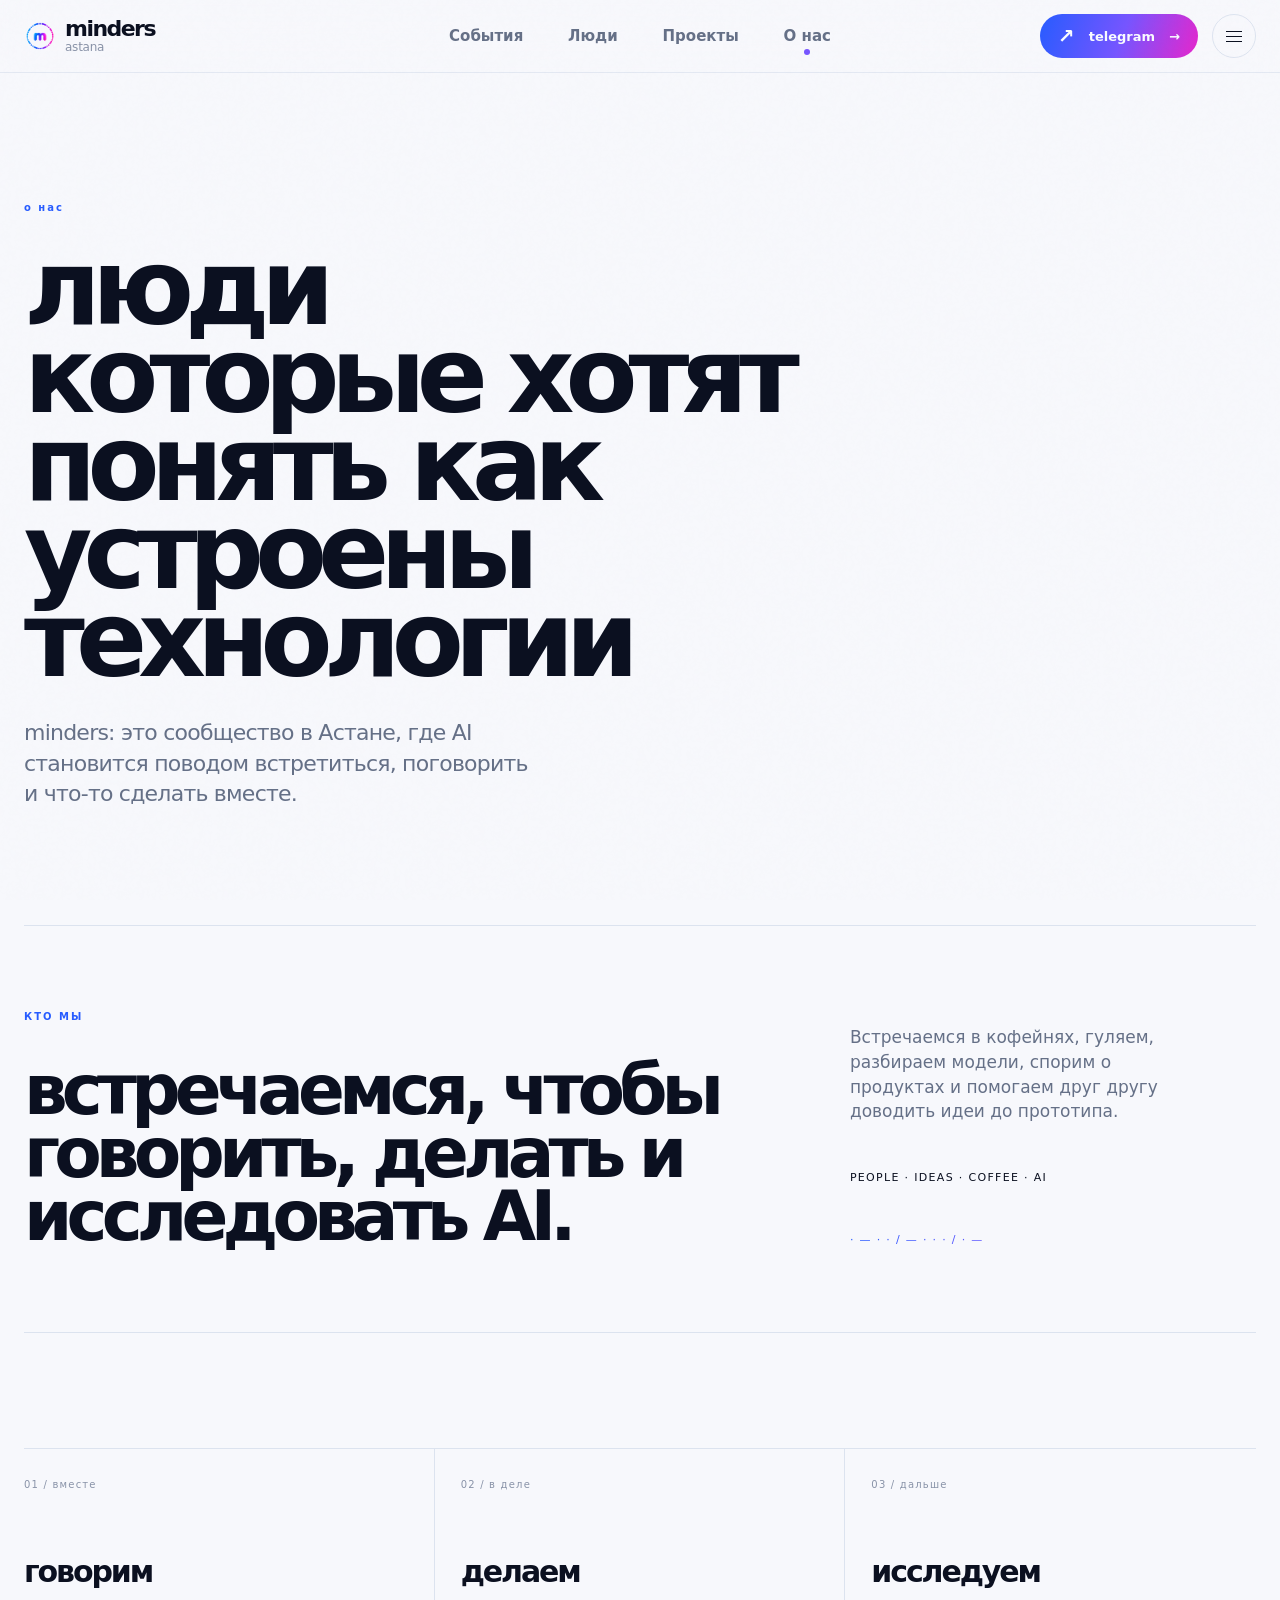
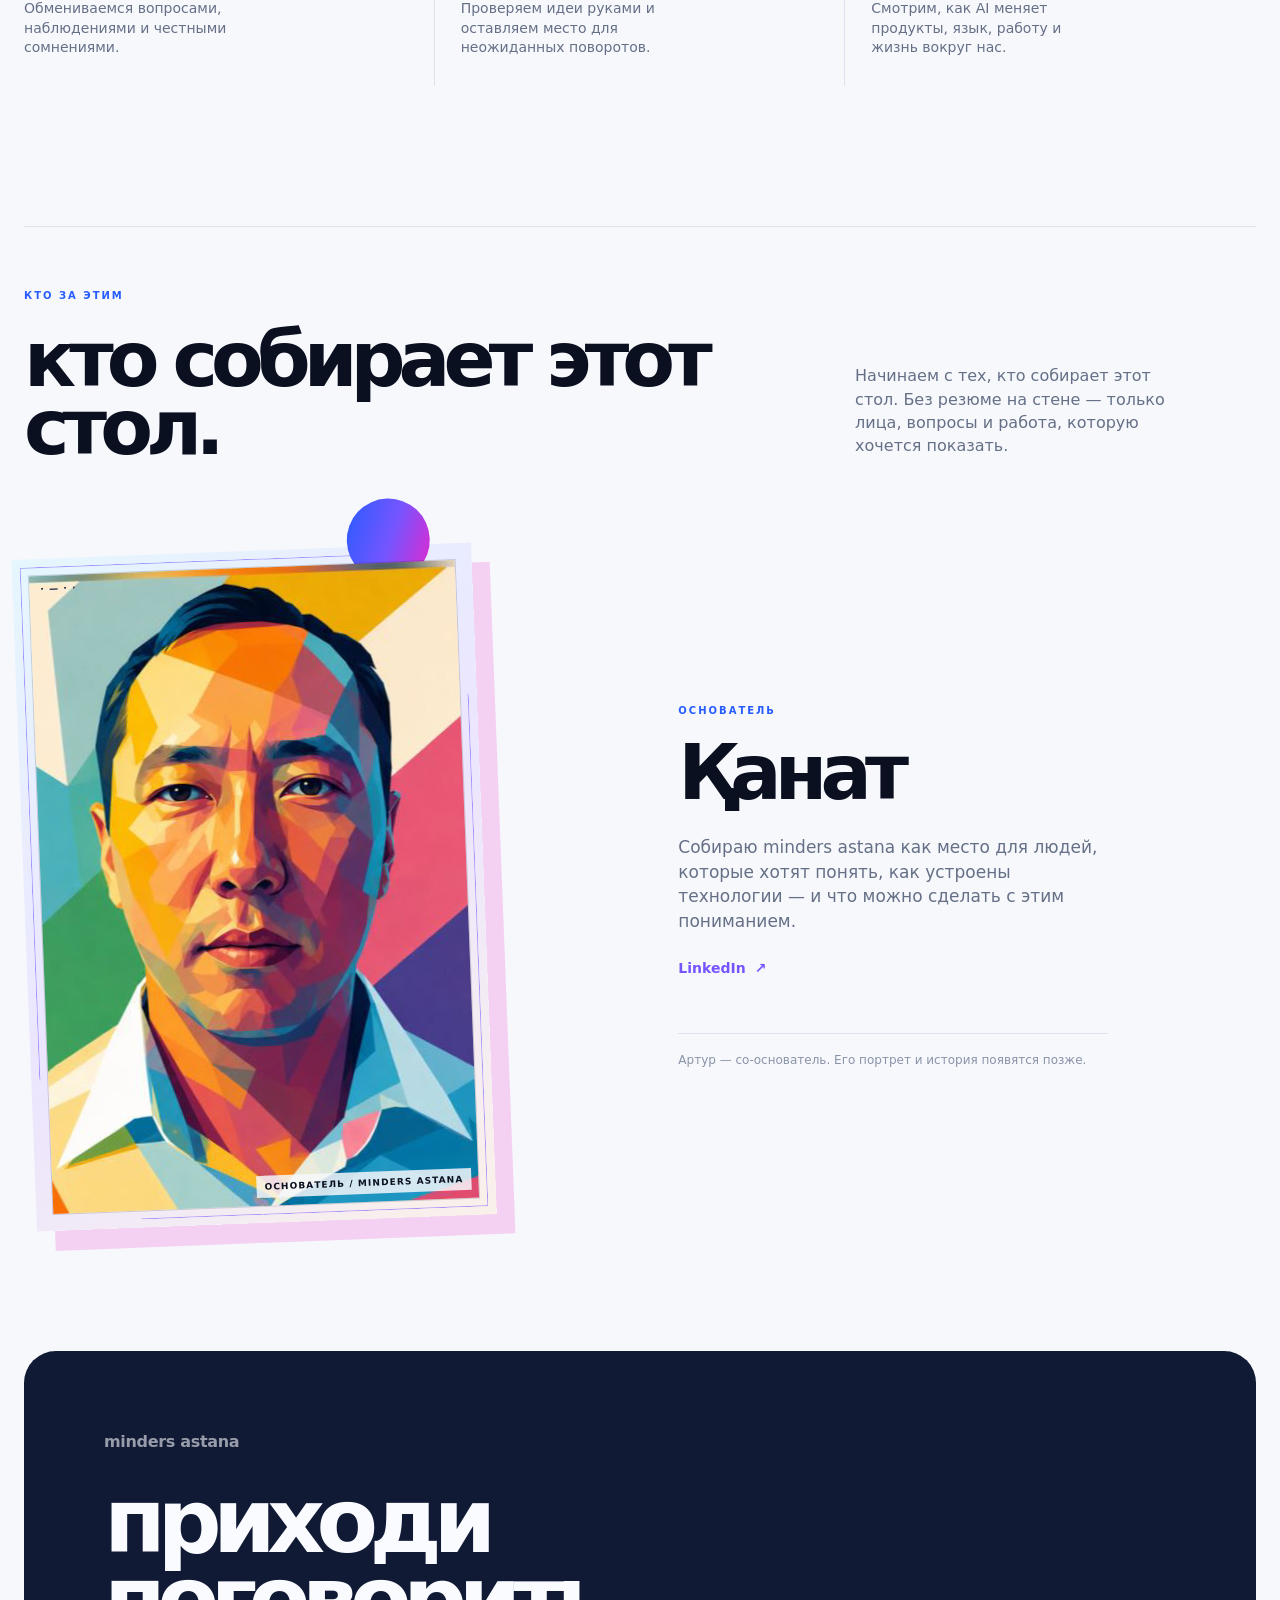
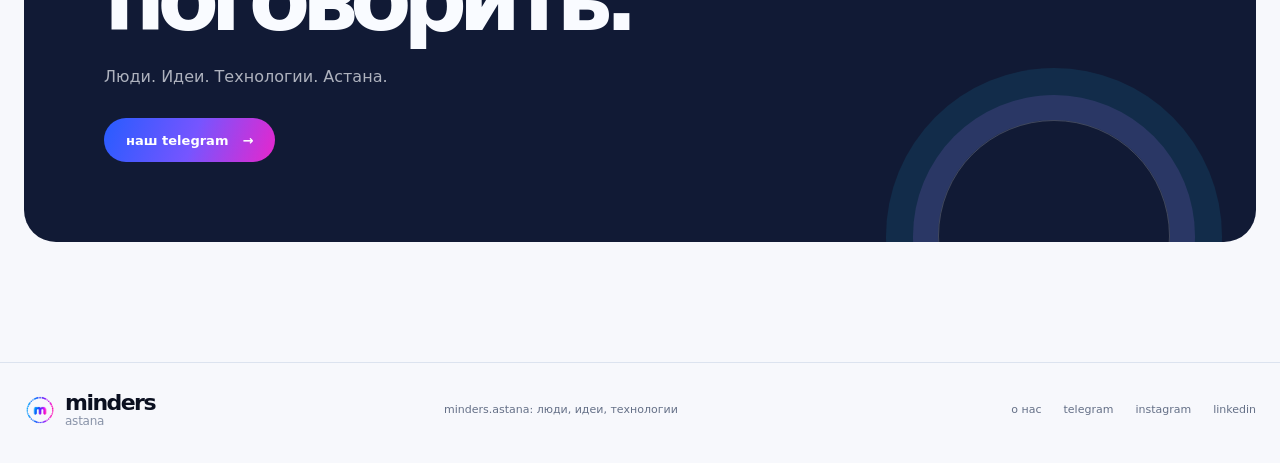
==== commit ad73e6e7: "Show only section names in page eyebrows" ====
--- a/about.html
+++ b/about.html
@@ -25,7 +25,7 @@
     <main class="page-main">
       <div class="container">
         <div class="page-intro section-reveal">
-          <p class="page-eyebrow page-morse"><span class="sr-only">minders astana / о нас</span><span class="page-morse-code" aria-hidden="true">· — · · / — · · · / · —</span><span class="page-morse-divider" aria-hidden="true">/</span><span class="page-morse-label">о нас</span></p>
+          <p class="page-eyebrow page-morse"><span class="sr-only">minders astana / о нас</span><span class="page-morse-label">о нас</span></p>
           <h1 class="page-title about-page-title">люди которые хотят<br>понять как устроены<br>технологии</h1>
           <p class="page-lede">minders: это сообщество в Астане, где AI становится поводом встретиться, поговорить и что-то сделать вместе.</p>
         </div>
--- a/styles.css
+++ b/styles.css
@@ -1672,25 +1672,8 @@
 }
 
 .page-morse {
-  display: flex;
-  align-items: center;
-  flex-wrap: wrap;
-  gap: .65em;
+  display: block;
   text-transform: none;
-}
-
-.page-morse-code {
-  color: transparent;
-  background: var(--brand-gradient);
-  -webkit-background-clip: text;
-  background-clip: text;
-  font-size: 12px;
-  letter-spacing: .24em;
-}
-
-.page-morse-divider {
-  color: var(--faint);
-  font-size: 12px;
 }
 
 .page-morse-label {
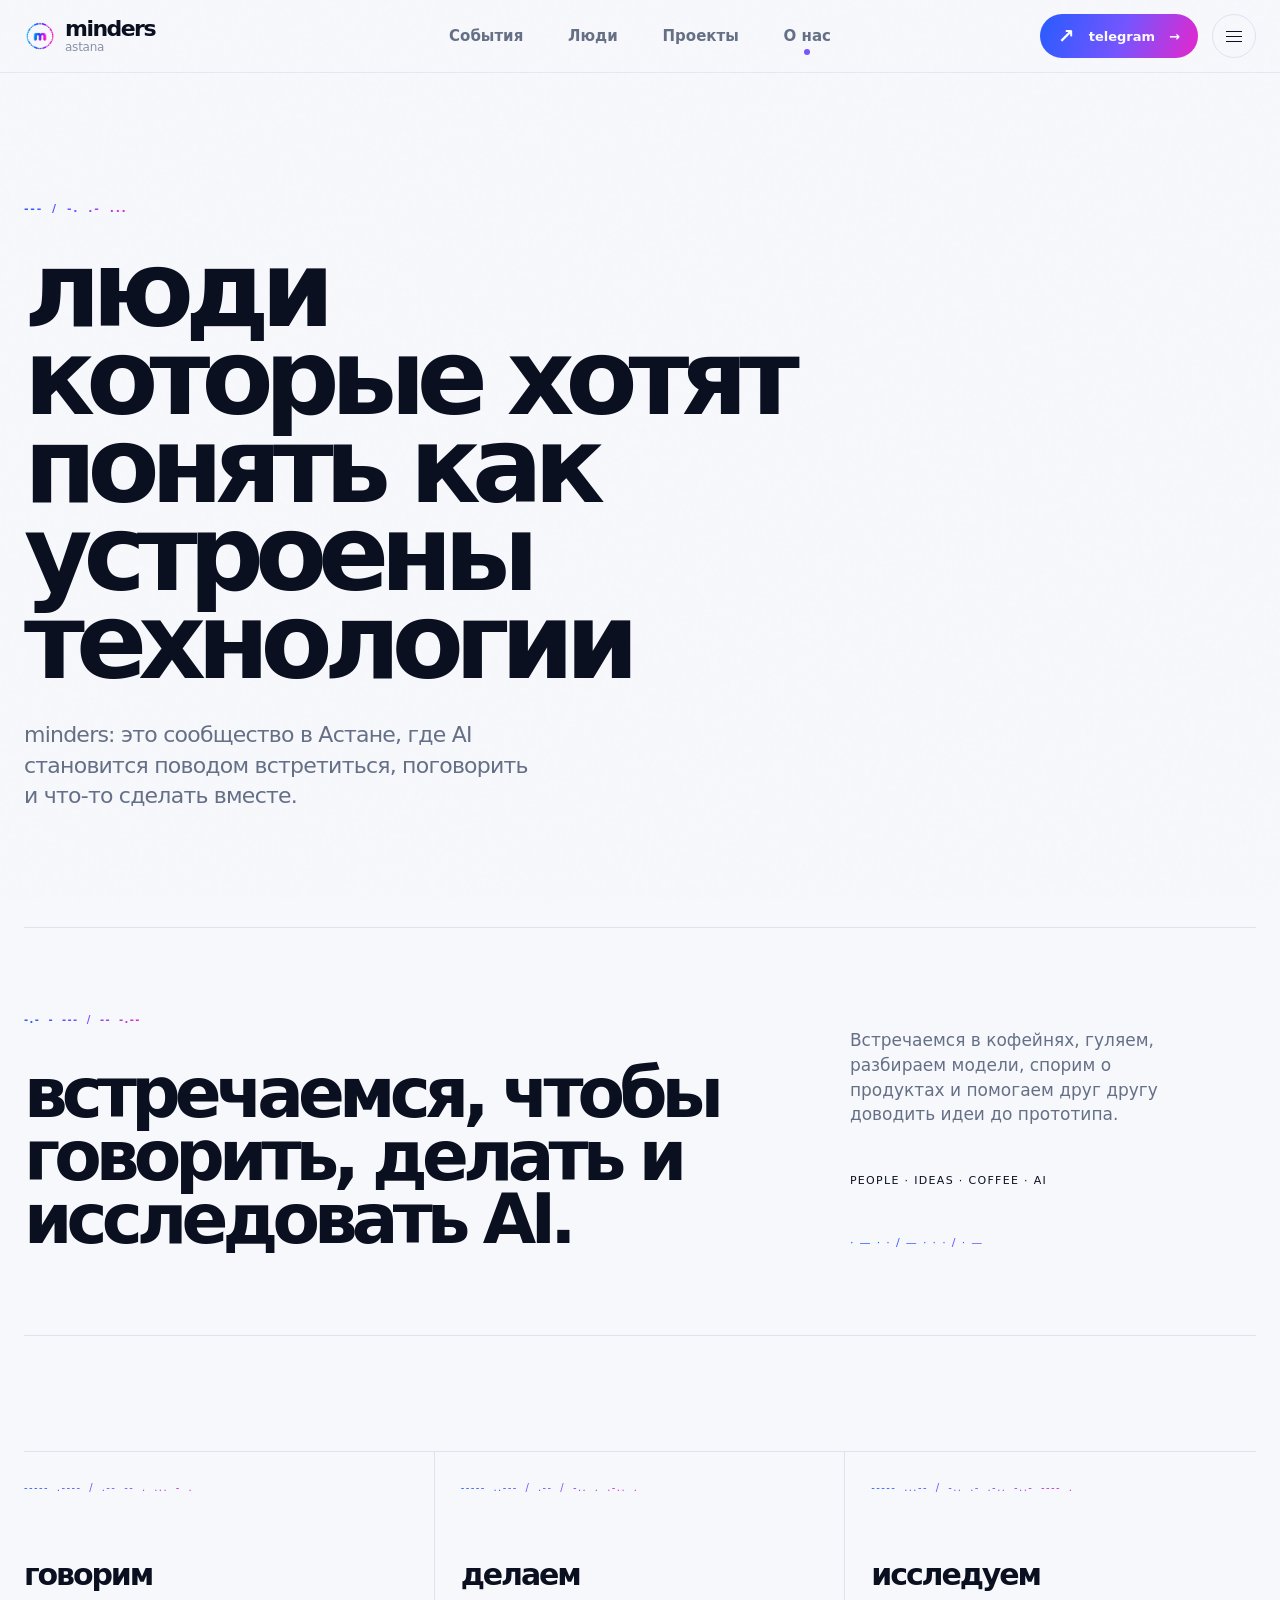
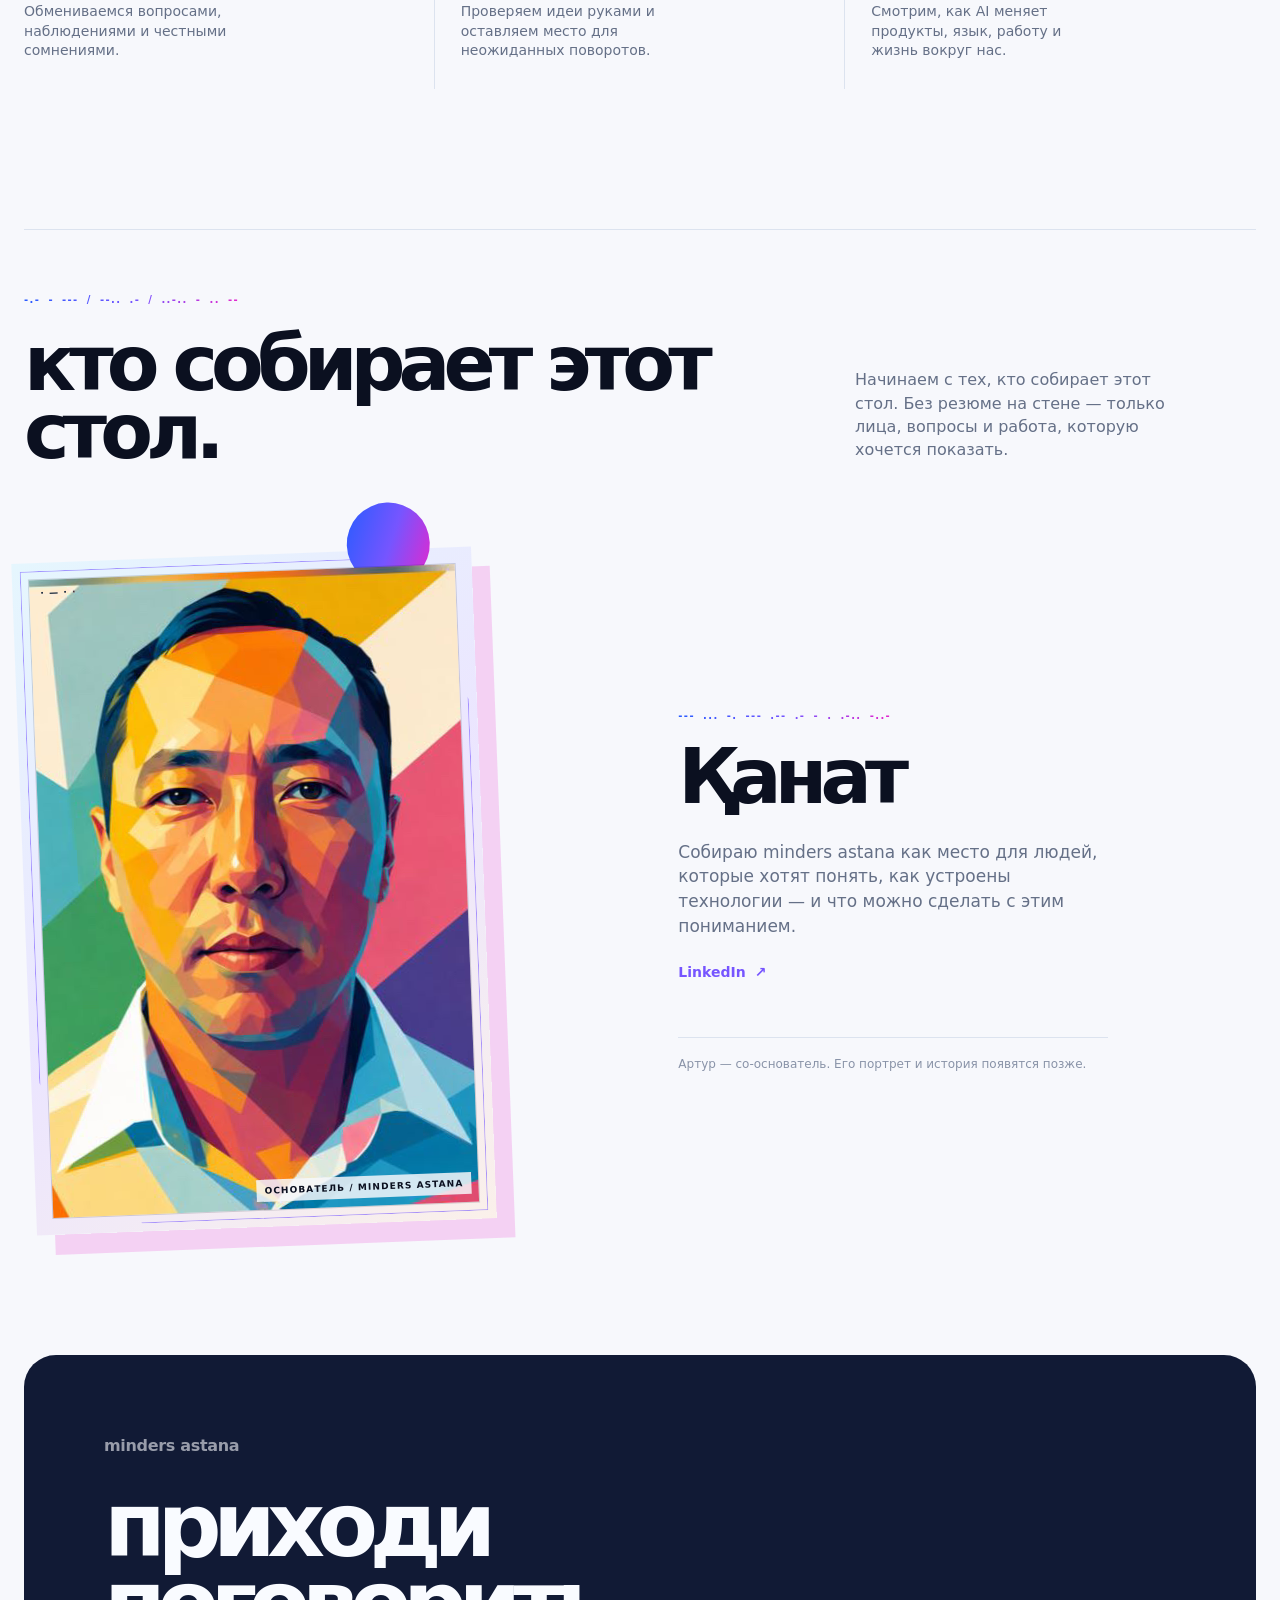
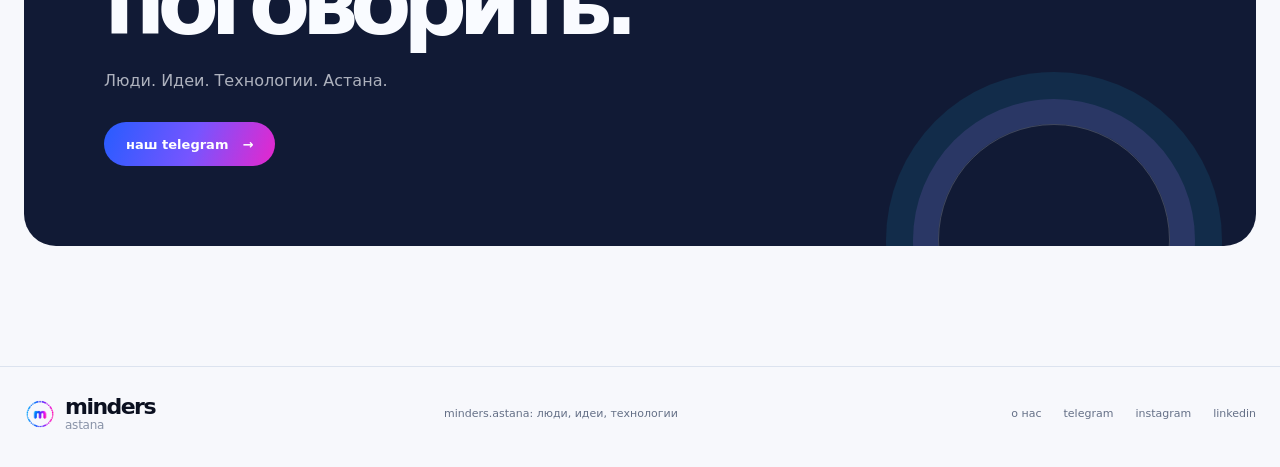
==== commit 2d75c85a: "Use Morse for section labels" ====
--- a/about.html
+++ b/about.html
@@ -25,14 +25,14 @@
     <main class="page-main">
       <div class="container">
         <div class="page-intro section-reveal">
-          <p class="page-eyebrow page-morse"><span class="sr-only">minders astana / о нас</span><span class="page-morse-label">о нас</span></p>
+          <p class="page-eyebrow page-morse" data-morse-label="о нас"><span class="sr-only">minders astana / о нас</span><span class="page-morse-code" data-morse-code aria-hidden="true"></span></p>
           <h1 class="page-title about-page-title">люди которые хотят<br>понять как устроены<br>технологии</h1>
           <p class="page-lede">minders: это сообщество в Астане, где AI становится поводом встретиться, поговорить и что-то сделать вместе.</p>
         </div>
 
         <section class="about-story section-reveal" aria-labelledby="about-story-title">
           <div class="about-story-lead">
-            <p class="section-kicker">кто мы</p>
+            <p class="section-kicker morse-kicker" data-morse-label="кто мы"><span class="sr-only">кто мы</span><span class="morse-kicker-code" data-morse-code aria-hidden="true"></span></p>
             <h2 id="about-story-title">встречаемся, чтобы говорить, делать и исследовать AI.</h2>
           </div>
           <div class="about-story-copy">
@@ -43,14 +43,14 @@
         </section>
 
         <section class="about-principles section-reveal" aria-label="Что мы делаем">
-          <article class="about-principle"><small>01 / вместе</small><h3>говорим</h3><p>Обмениваемся вопросами, наблюдениями и честными сомнениями.</p></article>
-          <article class="about-principle"><small>02 / в деле</small><h3>делаем</h3><p>Проверяем идеи руками и оставляем место для неожиданных поворотов.</p></article>
-          <article class="about-principle"><small>03 / дальше</small><h3>исследуем</h3><p>Смотрим, как AI меняет продукты, язык, работу и жизнь вокруг нас.</p></article>
+          <article class="about-principle"><small class="morse-small" data-morse-label="01 вместе"><span class="sr-only">01 / вместе</span><span class="morse-kicker-code" data-morse-code aria-hidden="true"></span></small><h3>говорим</h3><p>Обмениваемся вопросами, наблюдениями и честными сомнениями.</p></article>
+          <article class="about-principle"><small class="morse-small" data-morse-label="02 в деле"><span class="sr-only">02 / в деле</span><span class="morse-kicker-code" data-morse-code aria-hidden="true"></span></small><h3>делаем</h3><p>Проверяем идеи руками и оставляем место для неожиданных поворотов.</p></article>
+          <article class="about-principle"><small class="morse-small" data-morse-label="03 дальше"><span class="sr-only">03 / дальше</span><span class="morse-kicker-code" data-morse-code aria-hidden="true"></span></small><h3>исследуем</h3><p>Смотрим, как AI меняет продукты, язык, работу и жизнь вокруг нас.</p></article>
         </section>
 
         <section class="about-people section-reveal" aria-labelledby="about-people-title">
           <div class="about-people-heading">
-            <div><p class="section-kicker">кто за этим</p><h2 id="about-people-title">кто собирает этот стол.</h2></div>
+            <div><p class="section-kicker morse-kicker" data-morse-label="кто за этим"><span class="sr-only">кто за этим</span><span class="morse-kicker-code" data-morse-code aria-hidden="true"></span></p><h2 id="about-people-title">кто собирает этот стол.</h2></div>
             <p>Начинаем с тех, кто собирает этот стол. Без резюме на стене — только лица, вопросы и работа, которую хочется показать.</p>
           </div>
           <div class="about-person-profile">
@@ -60,7 +60,7 @@
               <span class="people-portrait-caption">основатель / minders astana</span>
             </div>
             <div class="about-person-copy">
-              <p class="section-kicker">основатель</p>
+              <p class="section-kicker morse-kicker" data-morse-label="основатель"><span class="sr-only">основатель</span><span class="morse-kicker-code" data-morse-code aria-hidden="true"></span></p>
               <h3>Қанат</h3>
               <p>Собираю minders astana как место для людей, которые хотят понять, как устроены технологии — и что можно сделать с этим пониманием.</p>
               <a class="person-link" href="https://www.linkedin.com/in/kanat-bazaraly/" target="_blank" rel="noreferrer">LinkedIn <span aria-hidden="true">↗</span></a>
--- a/styles.css
+++ b/styles.css
@@ -1676,10 +1676,27 @@
   text-transform: none;
 }
 
-.page-morse-label {
-  color: var(--blue);
+.page-morse-code,
+.morse-kicker-code {
+  display: inline-block;
+  max-width: 100%;
+  color: transparent;
+  background: var(--brand-gradient);
+  -webkit-background-clip: text;
+  background-clip: text;
+  font-size: 11px;
+  letter-spacing: .16em;
+  line-height: 1.5;
+  word-spacing: .32em;
+}
+
+.morse-kicker {
+  text-transform: none;
+}
+
+.morse-kicker-code {
   font-size: 10px;
-  letter-spacing: .2em;
+  letter-spacing: .14em;
 }
 
 .page-title {
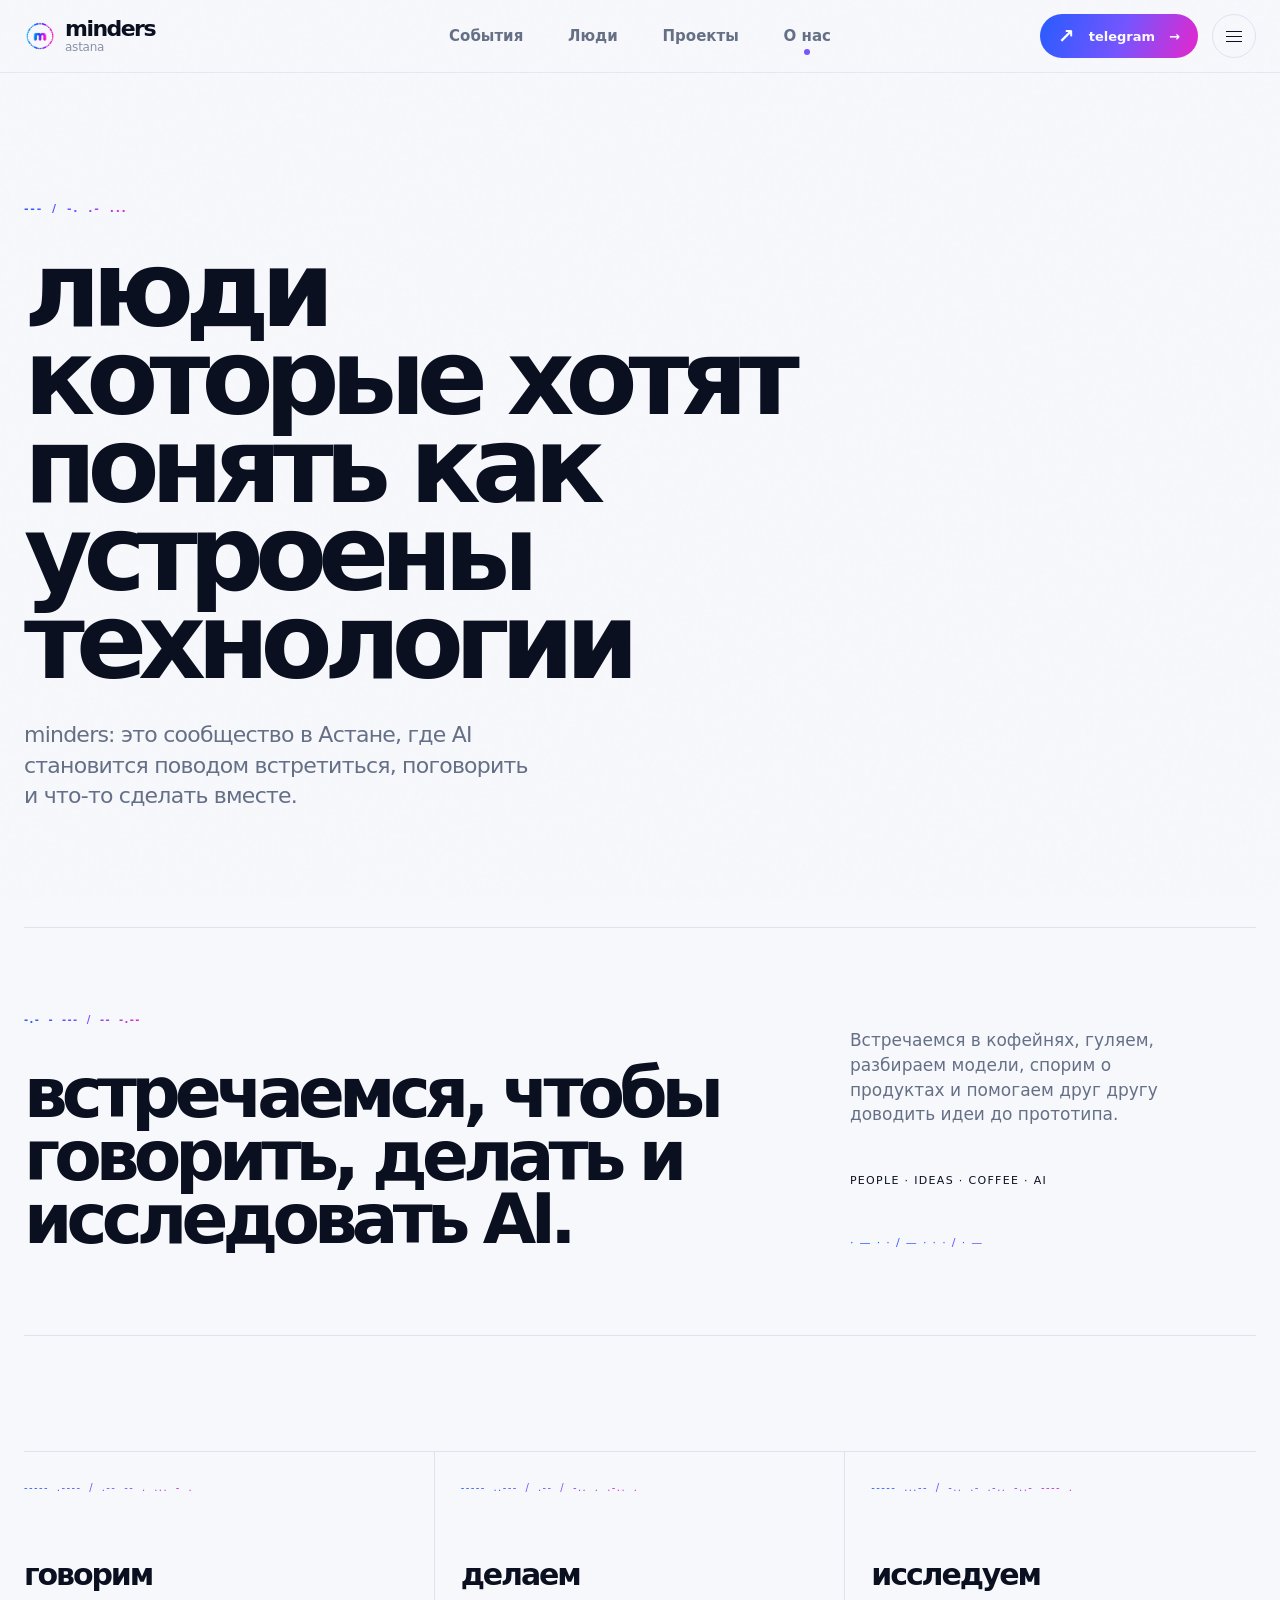
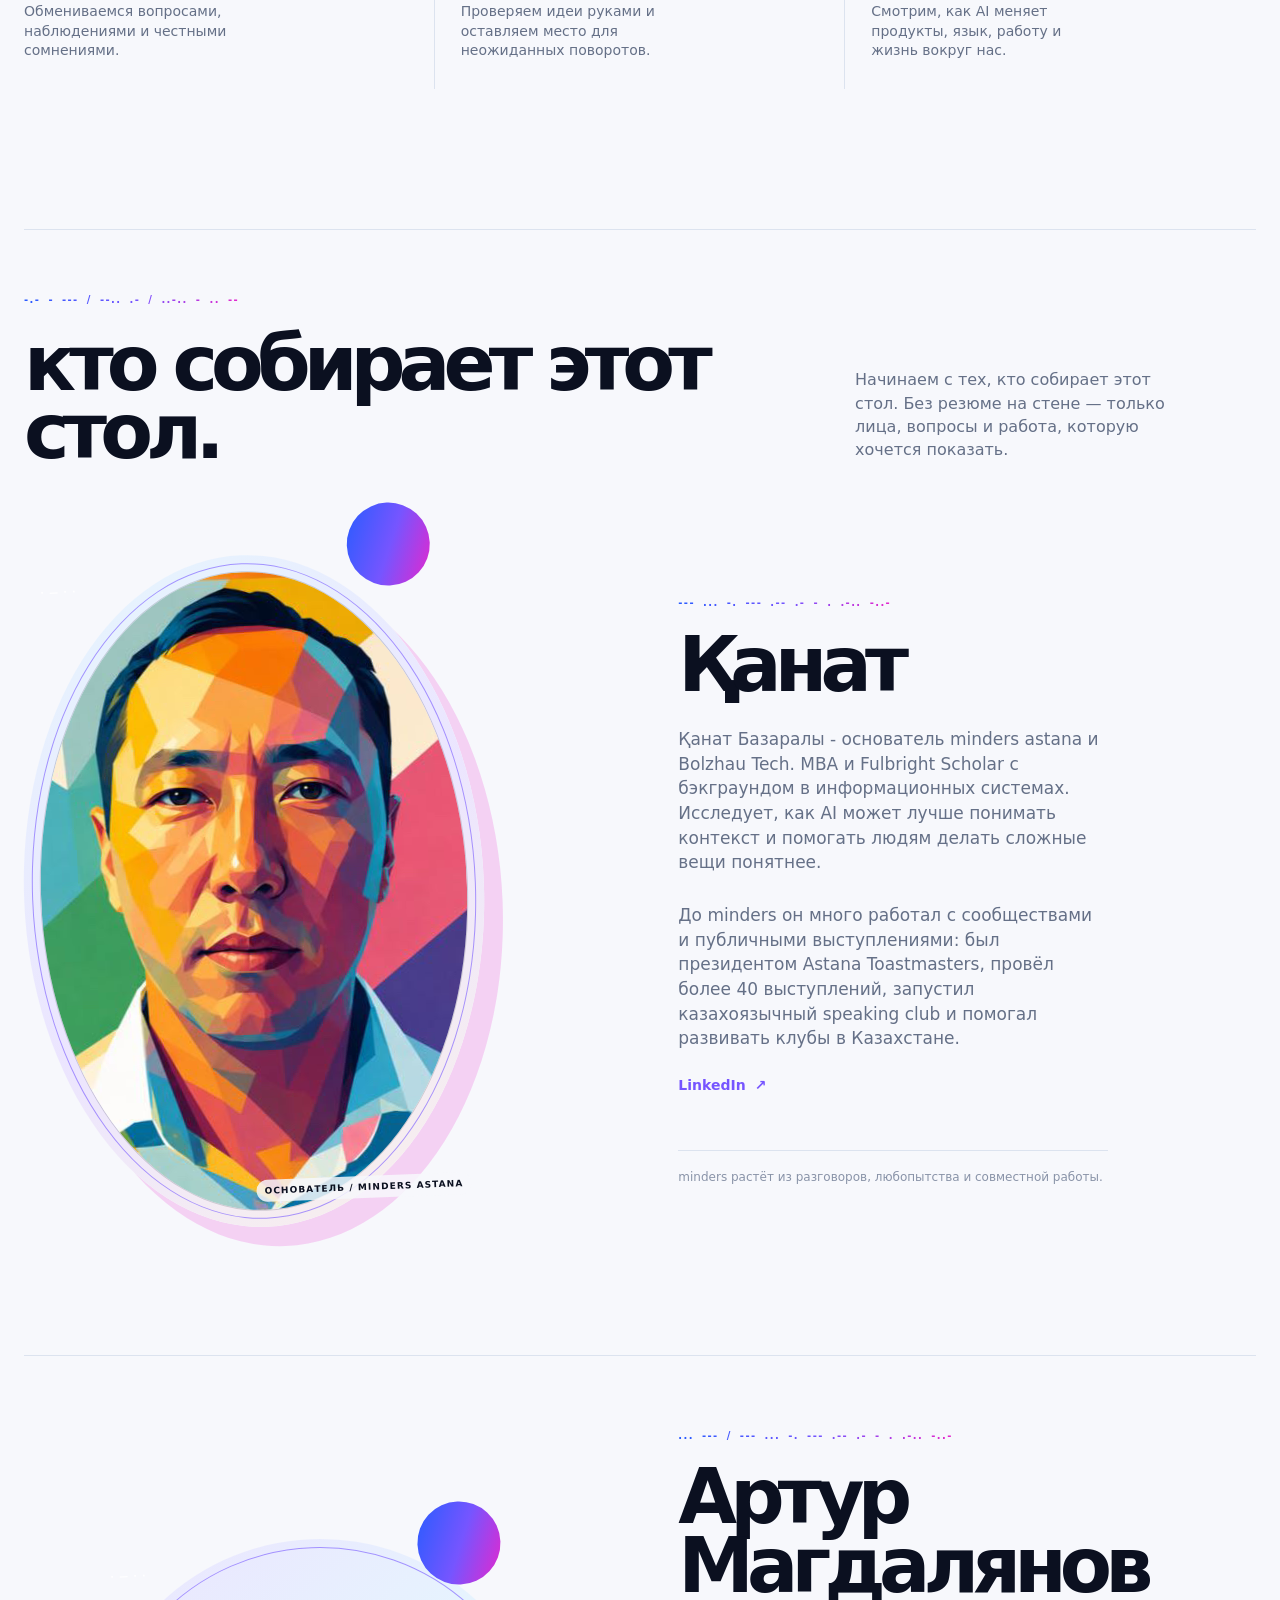
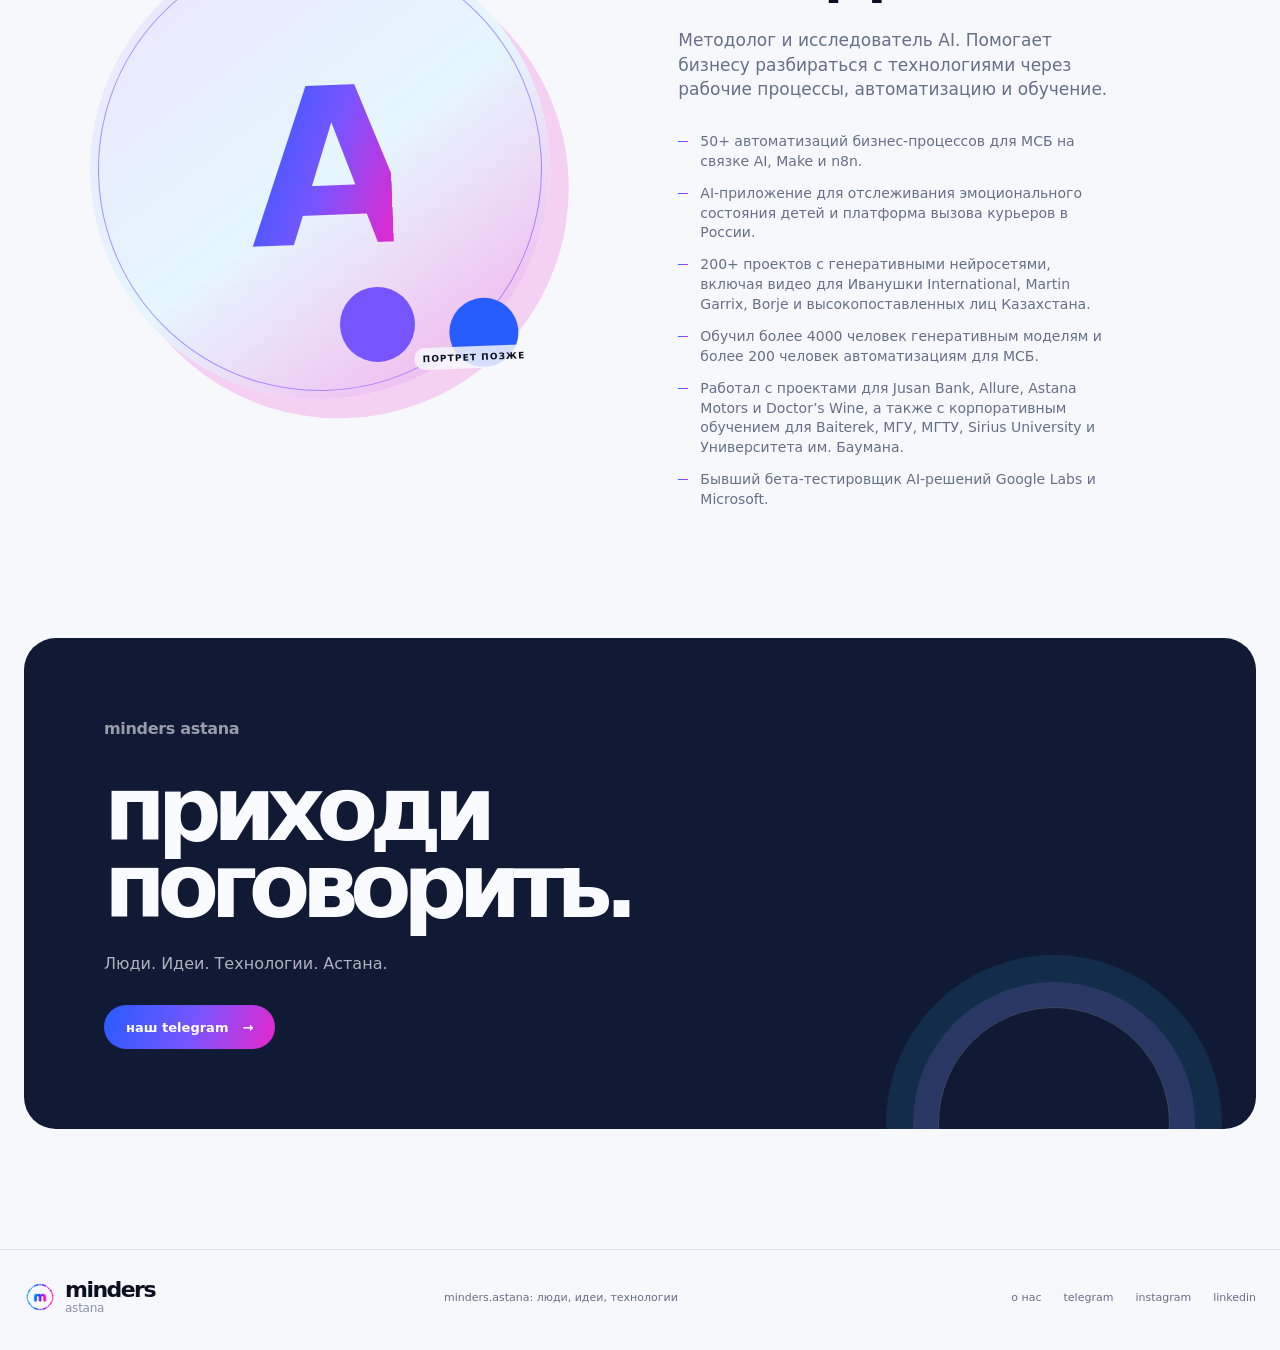
==== commit f5285f3e: "Add co-founder profile" ====
--- a/about.html
+++ b/about.html
@@ -62,9 +62,30 @@
             <div class="about-person-copy">
               <p class="section-kicker morse-kicker" data-morse-label="основатель"><span class="sr-only">основатель</span><span class="morse-kicker-code" data-morse-code aria-hidden="true"></span></p>
               <h3>Қанат</h3>
-              <p>Собираю minders astana как место для людей, которые хотят понять, как устроены технологии — и что можно сделать с этим пониманием.</p>
+              <p>Қанат Базаралы - основатель minders astana и Bolzhau Tech. MBA и Fulbright Scholar с бэкграундом в информационных системах. Исследует, как AI может лучше понимать контекст и помогать людям делать сложные вещи понятнее.</p>
+              <p>До minders он много работал с сообществами и публичными выступлениями: был президентом Astana Toastmasters, провёл более 40 выступлений, запустил казахоязычный speaking club и помогал развивать клубы в Казахстане.</p>
               <a class="person-link" href="https://www.linkedin.com/in/kanat-bazaraly/" target="_blank" rel="noreferrer">LinkedIn <span aria-hidden="true">↗</span></a>
-              <p class="about-person-note">Артур — со-основатель. Его портрет и история появятся позже.</p>
+              <p class="about-person-note">minders растёт из разговоров, любопытства и совместной работы.</p>
+            </div>
+          </div>
+          <div class="about-person-profile about-person-profile-alt">
+            <div class="people-portrait-card people-portrait-placeholder" aria-label="Портрет Артура появится позже">
+              <span class="people-portrait-signal" aria-hidden="true">· — · ·</span>
+              <span class="people-portrait-initial" aria-hidden="true">А</span>
+              <span class="people-portrait-caption">портрет позже</span>
+            </div>
+            <div class="about-person-copy">
+              <p class="section-kicker morse-kicker" data-morse-label="со-основатель"><span class="sr-only">со-основатель</span><span class="morse-kicker-code" data-morse-code aria-hidden="true"></span></p>
+              <h3>Артур<br>Магдалянов</h3>
+              <p>Методолог и исследователь AI. Помогает бизнесу разбираться с технологиями через рабочие процессы, автоматизацию и обучение.</p>
+              <ul class="about-person-highlights">
+                <li>50+ автоматизаций бизнес-процессов для МСБ на связке AI, Make и n8n.</li>
+                <li>AI-приложение для отслеживания эмоционального состояния детей и платформа вызова курьеров в России.</li>
+                <li>200+ проектов с генеративными нейросетями, включая видео для Иванушки International, Martin Garrix, Borje и высокопоставленных лиц Казахстана.</li>
+                <li>Обучил более 4000 человек генеративным моделям и более 200 человек автоматизациям для МСБ.</li>
+                <li>Работал с проектами для Jusan Bank, Allure, Astana Motors и Doctor’s Wine, а также с корпоративным обучением для Baiterek, МГУ, МГТУ, Sirius University и Университета им. Баумана.</li>
+                <li>Бывший бета-тестировщик AI-решений Google Labs и Microsoft.</li>
+              </ul>
             </div>
           </div>
         </section>
--- a/styles.css
+++ b/styles.css
@@ -2409,11 +2409,23 @@
   margin-top: clamp(48px, 7vw, 90px);
 }
 
+.about-person-profile-alt {
+  margin-top: clamp(70px, 10vw, 138px);
+  padding-top: clamp(42px, 6vw, 72px);
+  border-top: 1px solid var(--line);
+}
+
+.about-person-profile-alt .people-portrait-card {
+  justify-self: end;
+}
+
 .people-portrait-card {
   position: relative;
   width: min(100%, 460px);
+  aspect-ratio: 1;
   justify-self: start;
   padding: 16px;
+  border-radius: 50%;
   background: linear-gradient(145deg, color-mix(in srgb, var(--cyan) 58%, var(--paper)), color-mix(in srgb, var(--lavender) 82%, var(--paper)) 52%, color-mix(in srgb, var(--peach) 42%, var(--paper)));
   box-shadow: 18px 20px 0 color-mix(in srgb, var(--pink) 18%, transparent);
   transform: rotate(-2.2deg);
@@ -2428,8 +2440,8 @@
 
 .people-portrait-card::before {
   inset: 8px;
+  border-radius: 50%;
   border: 1px solid color-mix(in srgb, var(--violet) 60%, transparent);
-  clip-path: polygon(0 0, 78% 0, 100% 22%, 100% 100%, 22% 100%, 0 78%);
 }
 
 .people-portrait-card::after {
@@ -2448,7 +2460,27 @@
   width: 100%;
   aspect-ratio: 1;
   object-fit: cover;
+  border-radius: 50%;
   border: 1px solid rgba(11, 16, 32, .16);
+}
+
+.people-portrait-placeholder {
+  display: grid;
+  place-items: center;
+  background: linear-gradient(145deg, color-mix(in srgb, var(--lavender) 86%, var(--paper)), color-mix(in srgb, var(--cyan) 58%, var(--paper)) 52%, color-mix(in srgb, var(--pink) 38%, var(--paper)));
+}
+
+.people-portrait-initial {
+  position: relative;
+  z-index: 1;
+  color: transparent;
+  background: var(--brand-gradient);
+  -webkit-background-clip: text;
+  background-clip: text;
+  font-size: clamp(120px, 17vw, 220px);
+  font-weight: 650;
+  letter-spacing: -.12em;
+  line-height: .8;
 }
 
 .people-portrait-signal,
@@ -2473,6 +2505,7 @@
   right: 24px;
   bottom: 25px;
   padding: 6px 8px;
+  border-radius: 999px;
   background: color-mix(in srgb, var(--paper) 84%, transparent);
 }
 
@@ -2523,6 +2556,32 @@
   line-height: 1.45;
 }
 
+.about-person-highlights {
+  display: grid;
+  gap: 12px;
+  margin: 30px 0 0;
+  padding: 0;
+  color: var(--muted);
+  font-size: 14px;
+  line-height: 1.42;
+  list-style: none;
+}
+
+.about-person-highlights li {
+  display: grid;
+  grid-template-columns: 12px minmax(0, 1fr);
+  gap: 10px;
+  align-items: start;
+}
+
+.about-person-highlights li::before {
+  content: "";
+  width: 10px;
+  height: 1px;
+  margin-top: .65em;
+  background: var(--brand-gradient);
+}
+
 .person-list-row {
   grid-template-columns: 90px minmax(0, 1fr) 110px 22px;
 }
@@ -2532,6 +2591,8 @@
   height: 72px;
   display: block;
   padding: 4px;
+  border-radius: 50%;
+  overflow: hidden;
   background: var(--brand-gradient);
   transform: rotate(-2deg);
 }
@@ -2539,6 +2600,7 @@
 .person-list-portrait img {
   width: 100%;
   height: 100%;
+  border-radius: 50%;
   object-fit: cover;
 }
 
@@ -3474,6 +3536,9 @@
   .people-portrait-card {
     width: min(88vw, 390px);
   }
+  .about-person-profile-alt .people-portrait-card {
+    justify-self: start;
+  }
   .about-person-copy h3 {
     font-size: clamp(44px, 15vw, 68px);
   }
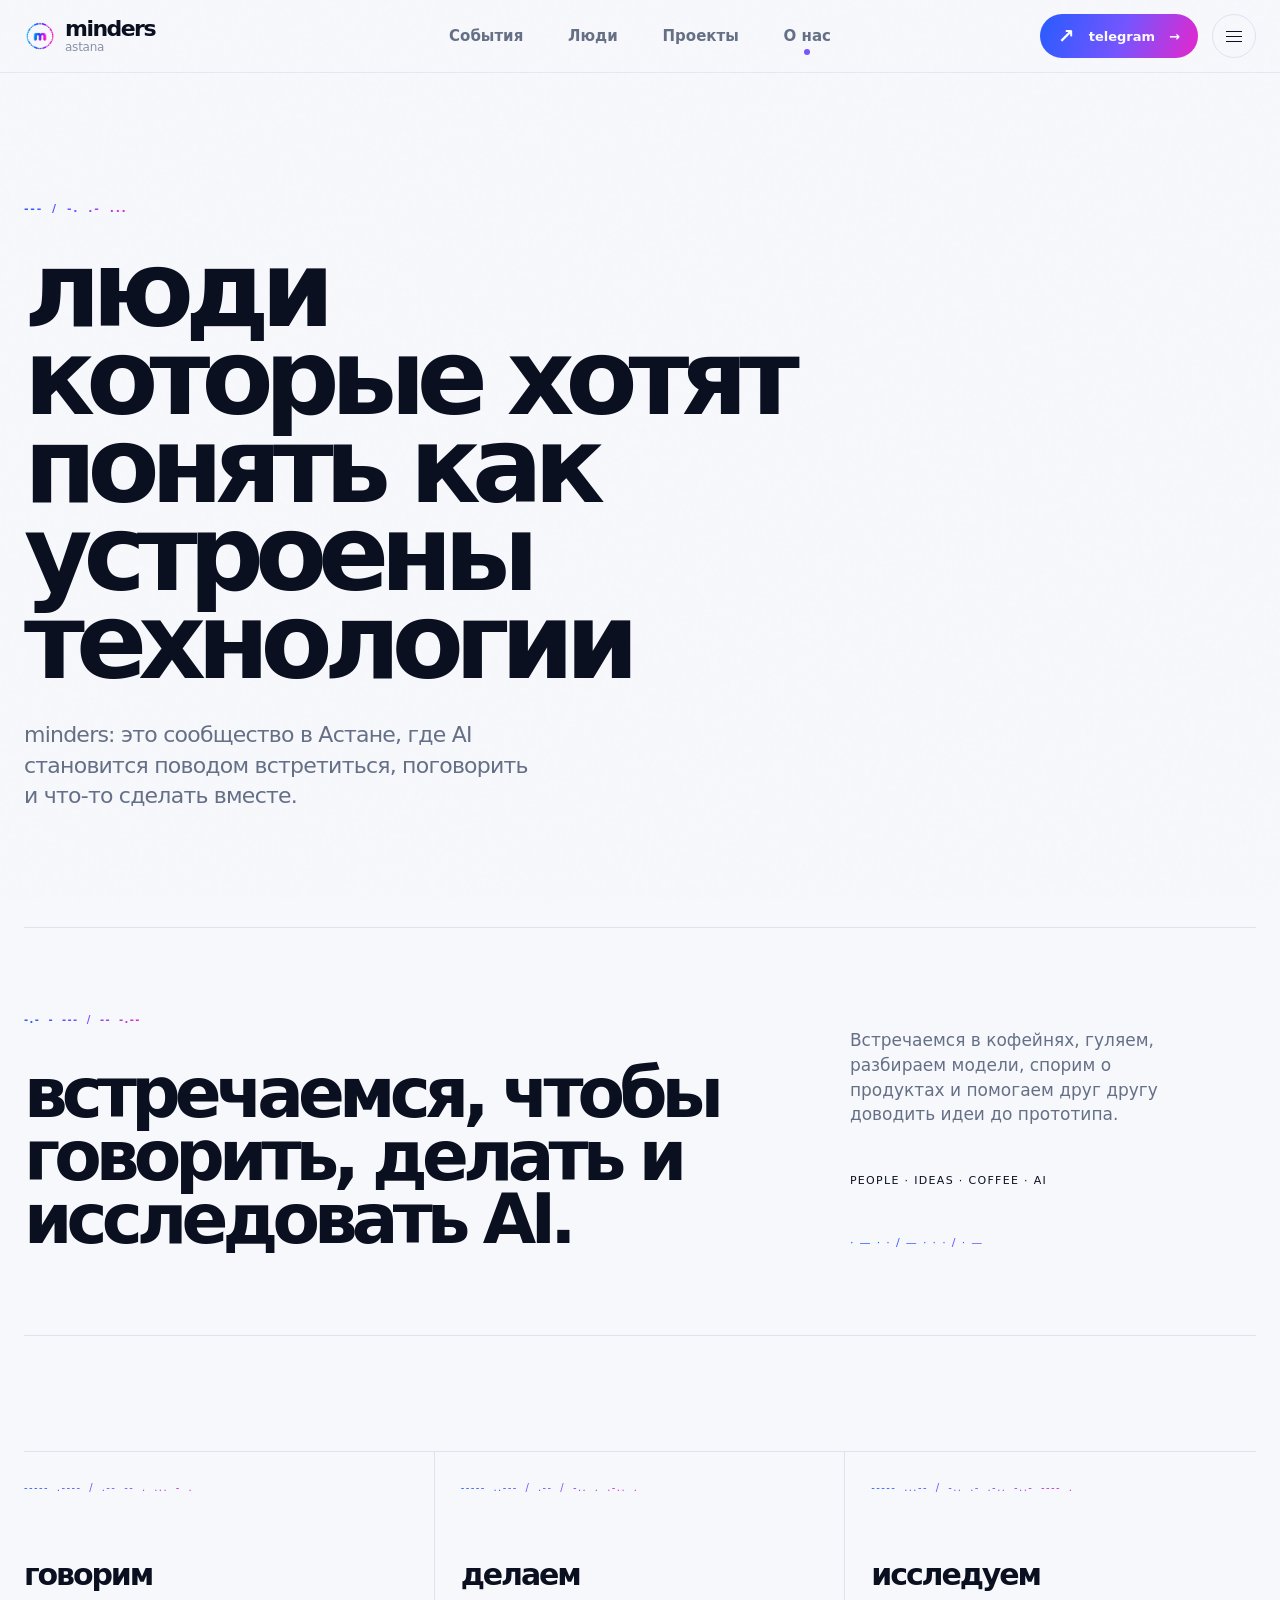
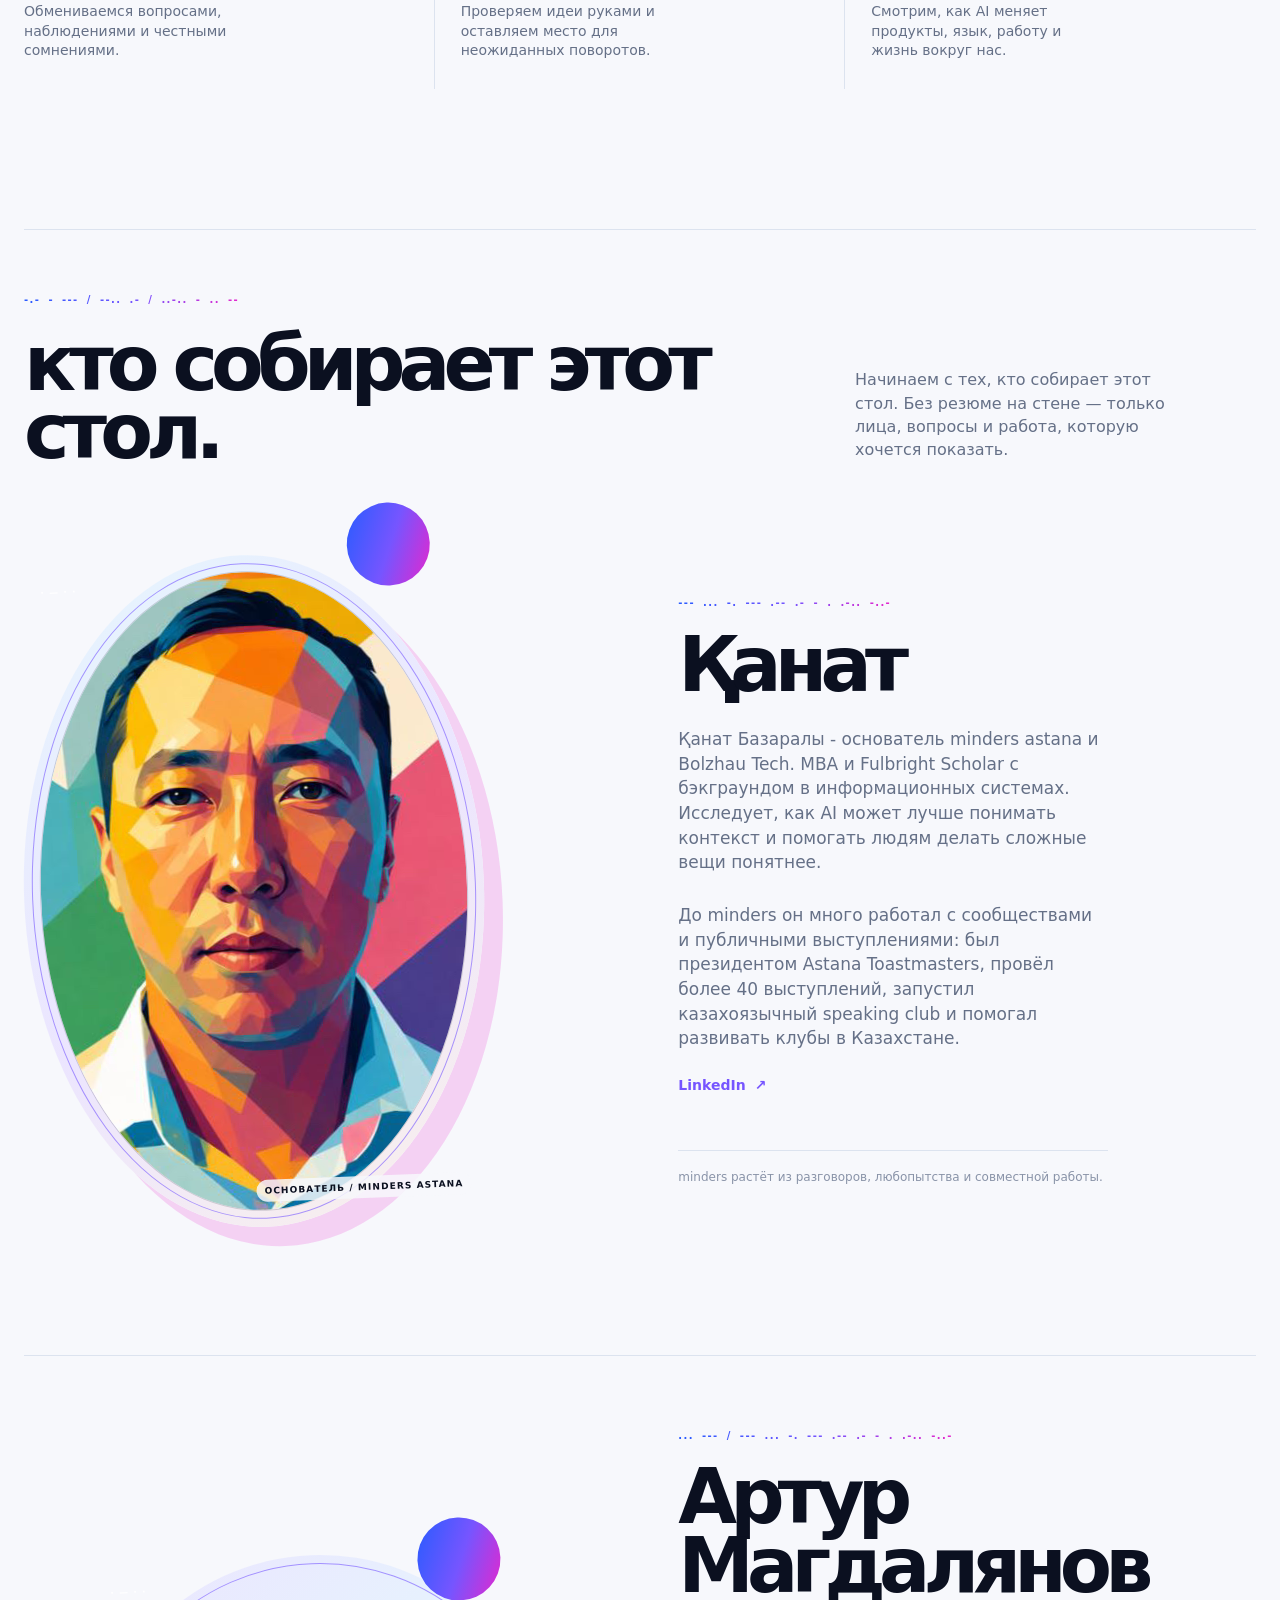
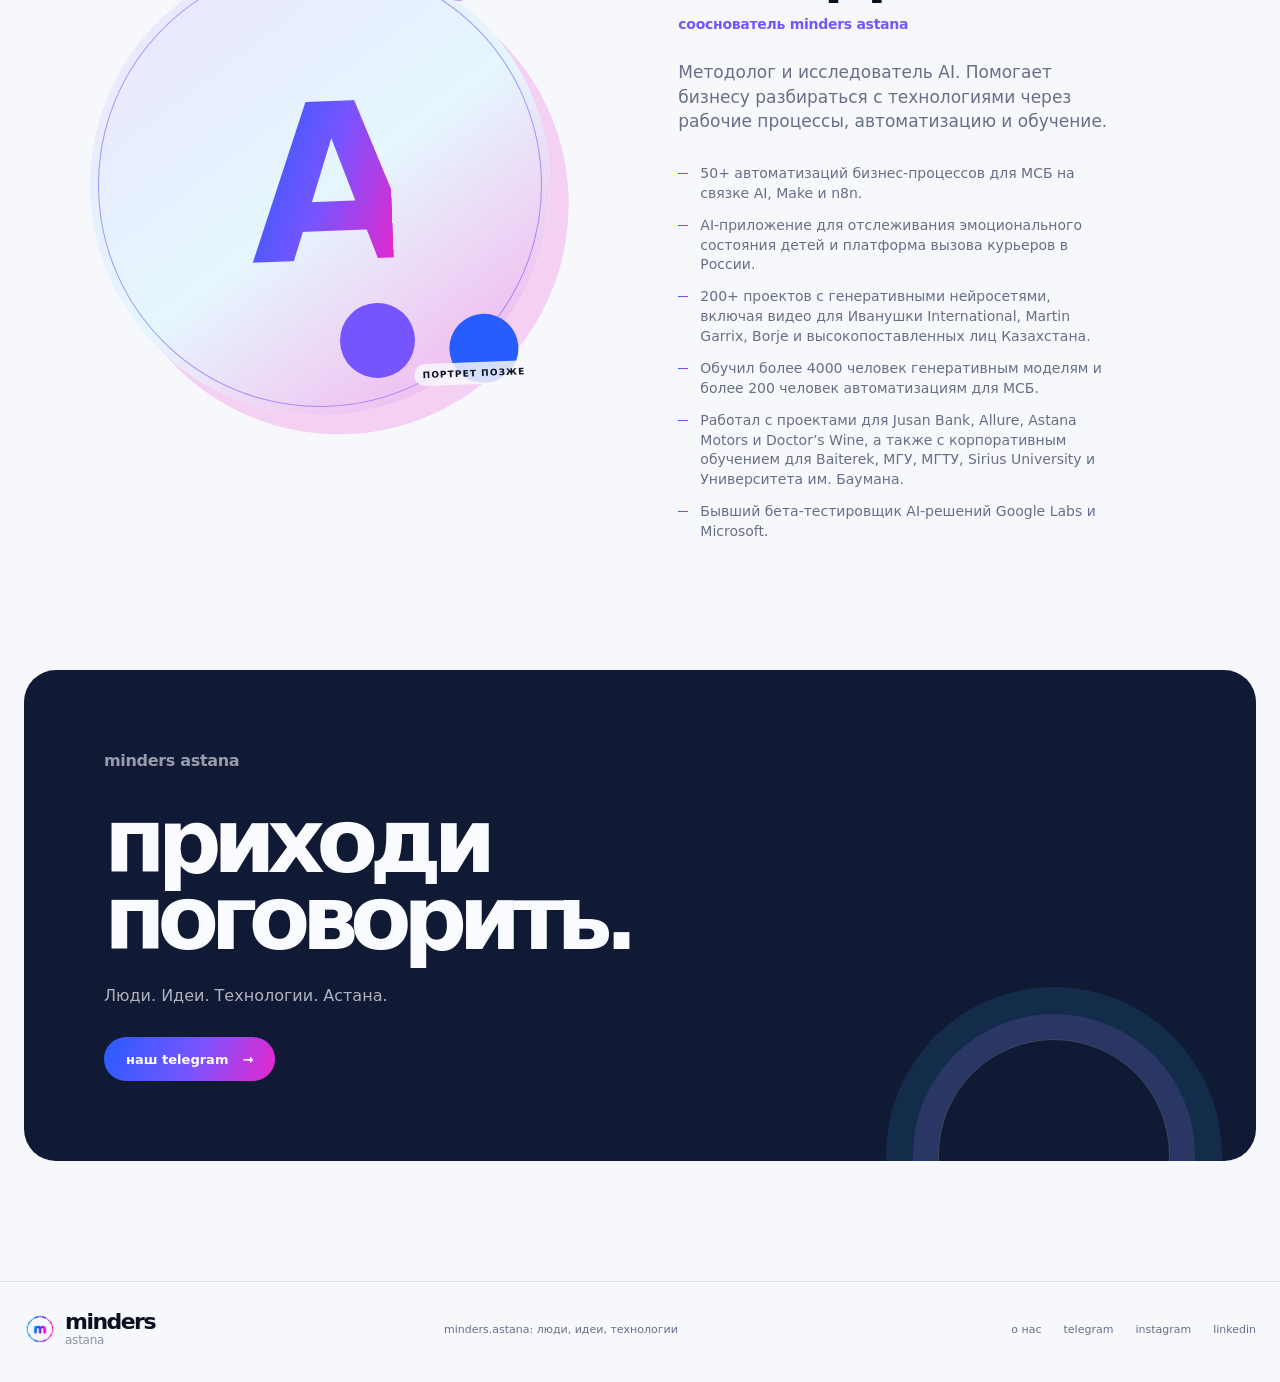
==== commit 94720e80: "Clarify Arthur co-founder role" ====
--- a/about.html
+++ b/about.html
@@ -77,6 +77,7 @@
             <div class="about-person-copy">
               <p class="section-kicker morse-kicker" data-morse-label="со-основатель"><span class="sr-only">со-основатель</span><span class="morse-kicker-code" data-morse-code aria-hidden="true"></span></p>
               <h3>Артур<br>Магдалянов</h3>
+              <p class="about-person-role">сооснователь minders astana</p>
               <p>Методолог и исследователь AI. Помогает бизнесу разбираться с технологиями через рабочие процессы, автоматизацию и обучение.</p>
               <ul class="about-person-highlights">
                 <li>50+ автоматизаций бизнес-процессов для МСБ на связке AI, Make и n8n.</li>
--- a/styles.css
+++ b/styles.css
@@ -2525,11 +2525,19 @@
   line-height: .9;
 }
 
-.about-person-copy > p:not(.section-kicker):not(.about-person-note) {
+.about-person-copy > p:not(.section-kicker):not(.about-person-note):not(.about-person-role) {
   margin: 28px 0 24px;
   color: var(--muted);
   font-size: 17px;
   line-height: 1.45;
+}
+
+.about-person-role {
+  margin: 16px 0 0;
+  color: var(--violet);
+  font-size: 14px;
+  font-weight: 650;
+  letter-spacing: -.02em;
 }
 
 .person-link {
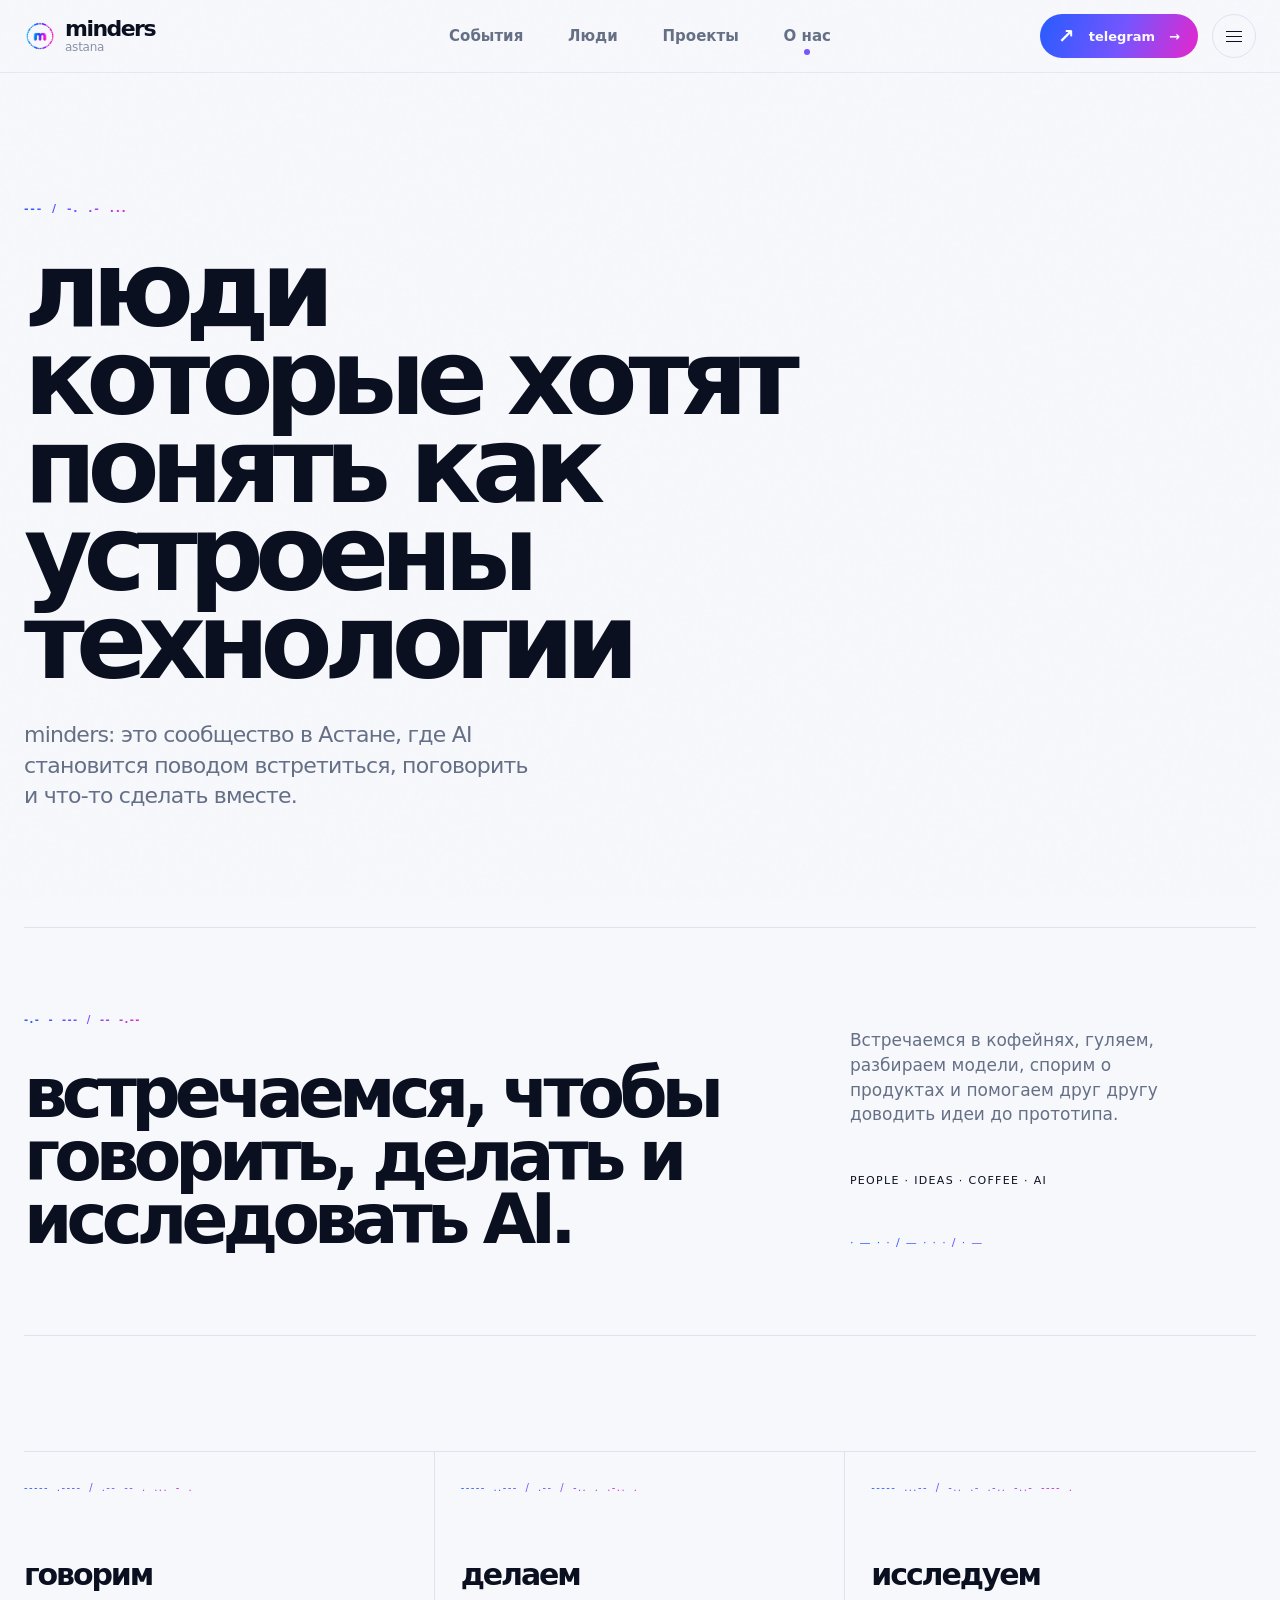
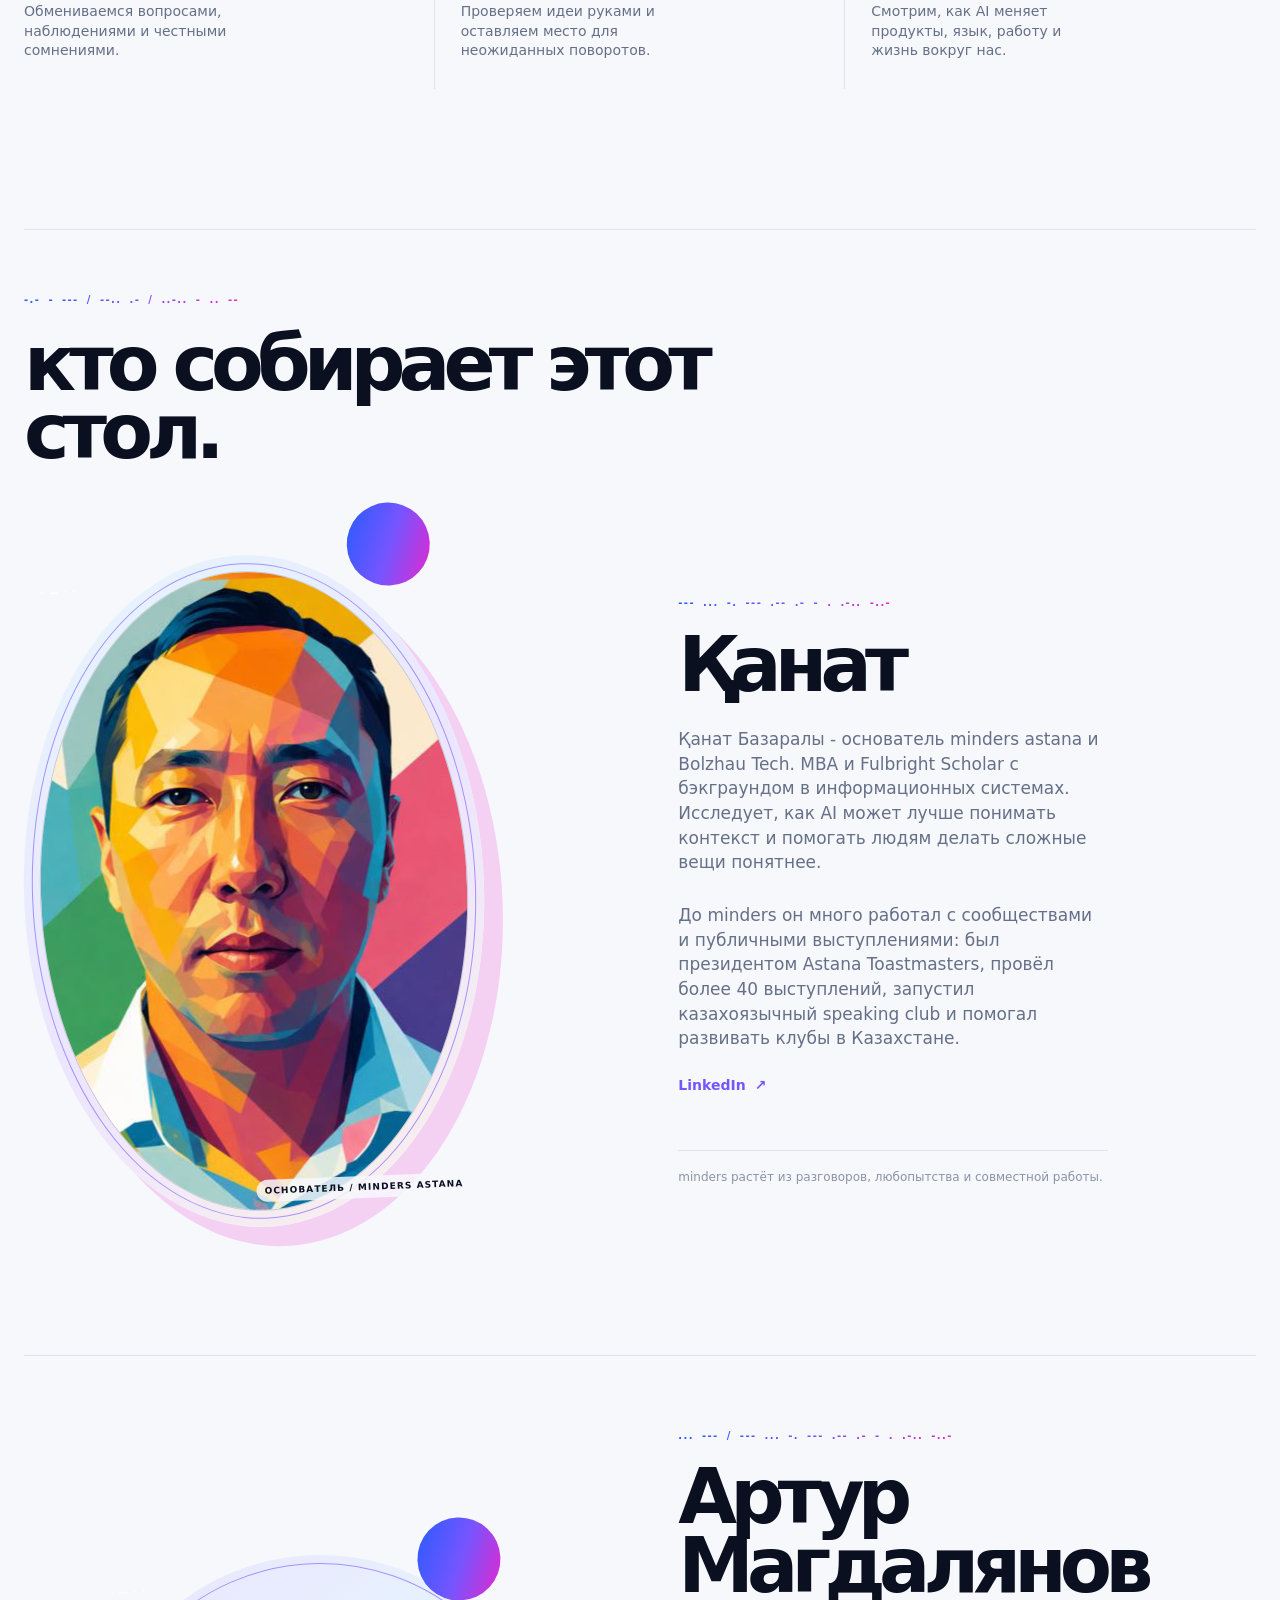
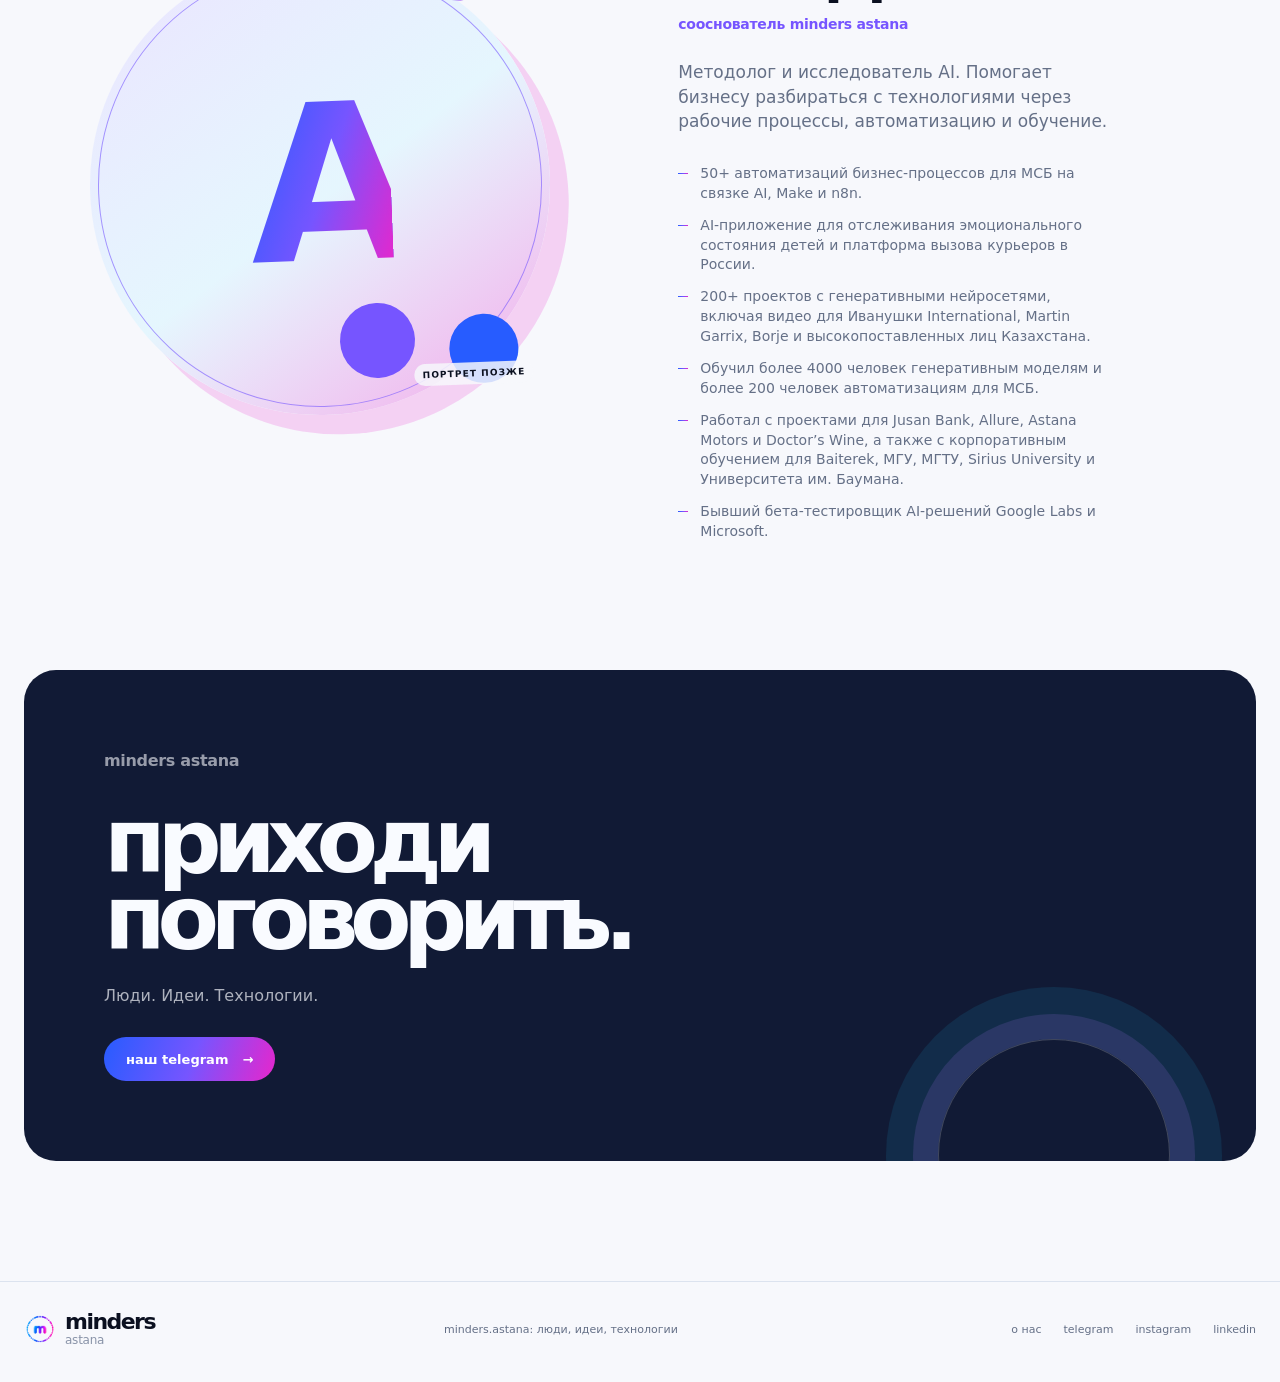
==== commit ffb5de5f: "Add latest event and trim AI copy" ====
--- a/about.html
+++ b/about.html
@@ -51,7 +51,6 @@
         <section class="about-people section-reveal" aria-labelledby="about-people-title">
           <div class="about-people-heading">
             <div><p class="section-kicker morse-kicker" data-morse-label="кто за этим"><span class="sr-only">кто за этим</span><span class="morse-kicker-code" data-morse-code aria-hidden="true"></span></p><h2 id="about-people-title">кто собирает этот стол.</h2></div>
-            <p>Начинаем с тех, кто собирает этот стол. Без резюме на стене — только лица, вопросы и работа, которую хочется показать.</p>
           </div>
           <div class="about-person-profile">
             <div class="people-portrait-card">
@@ -94,7 +93,7 @@
         <section class="about-invite section-reveal" aria-labelledby="about-invite-title">
           <p class="section-kicker brand-kicker">minders astana</p>
           <h2 id="about-invite-title">приходи<br>поговорить.</h2>
-          <p>Люди. Идеи. Технологии. Астана.</p>
+          <p>Люди. Идеи. Технологии.</p>
           <a class="button button-light" href="https://t.me/+SoZBXVPxmp1mYjRi" target="_blank" rel="noreferrer">наш telegram <span aria-hidden="true">→</span></a>
         </section>
       </div>
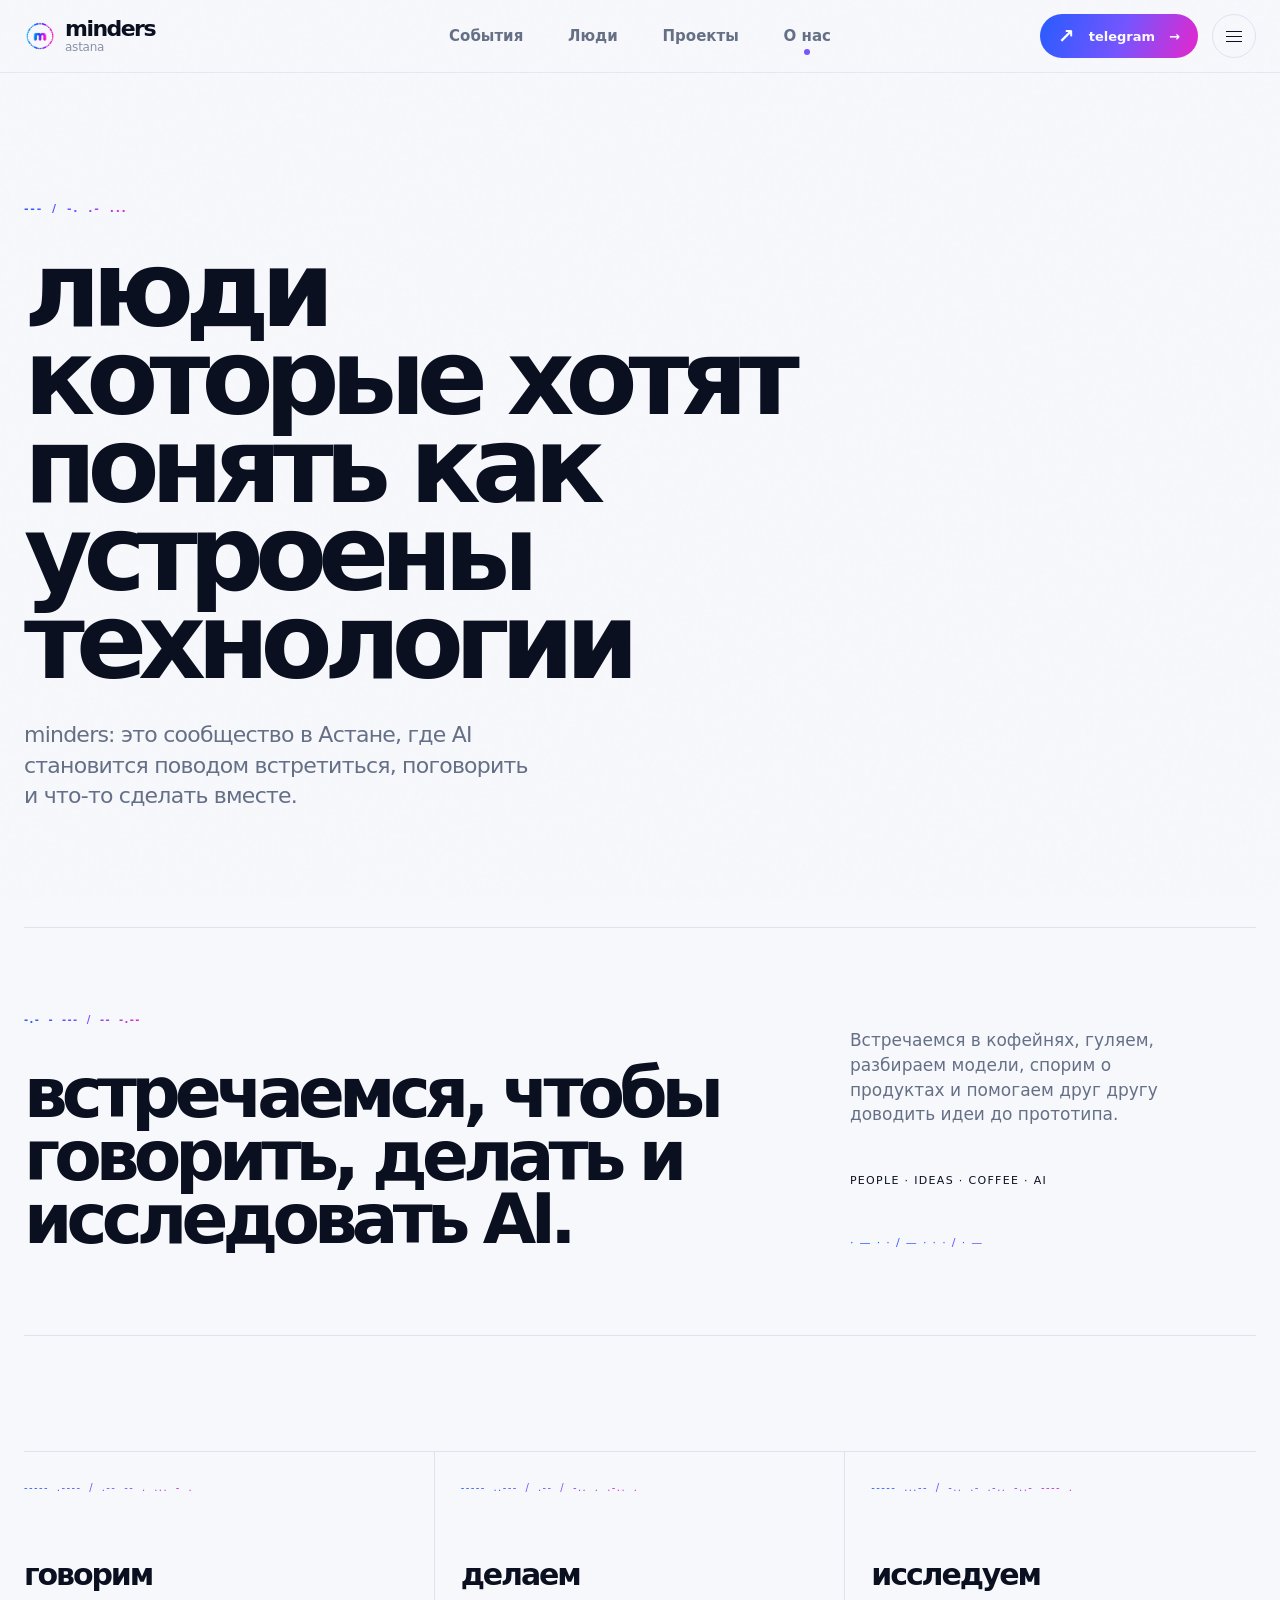
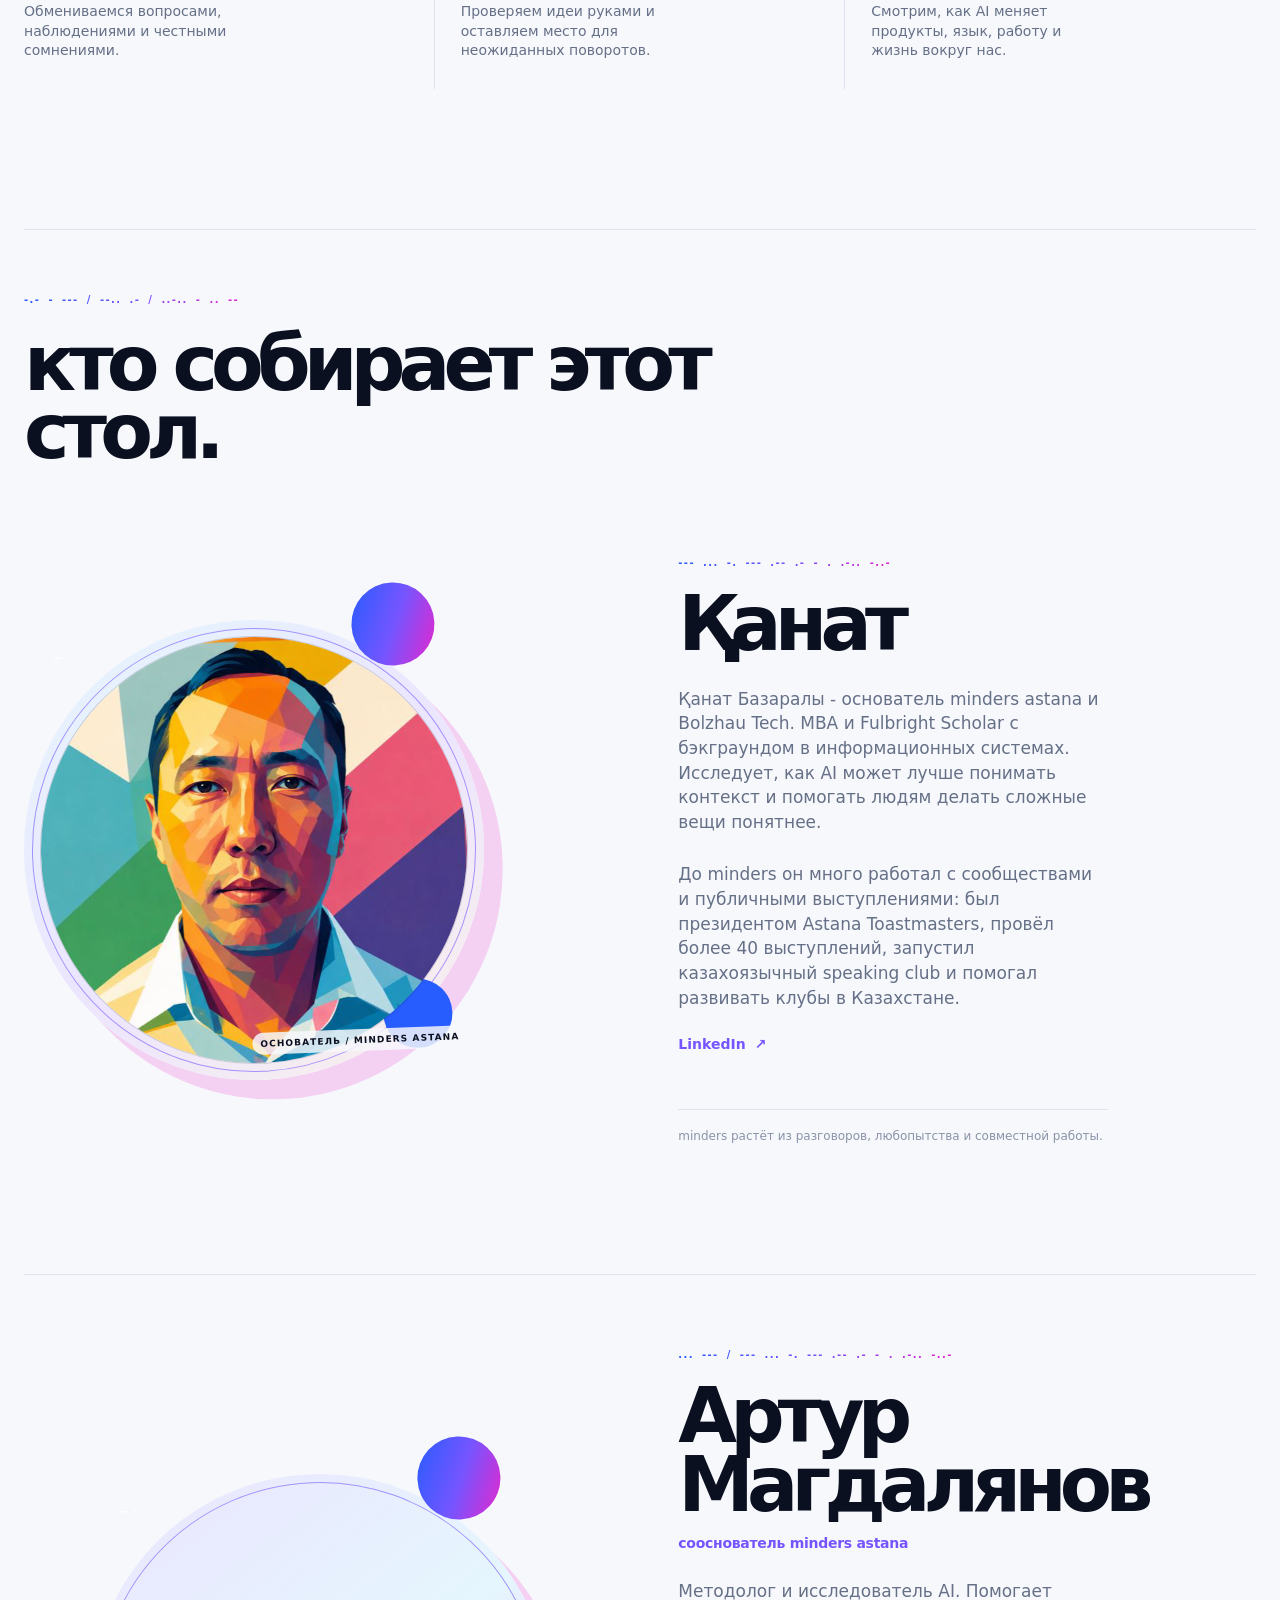
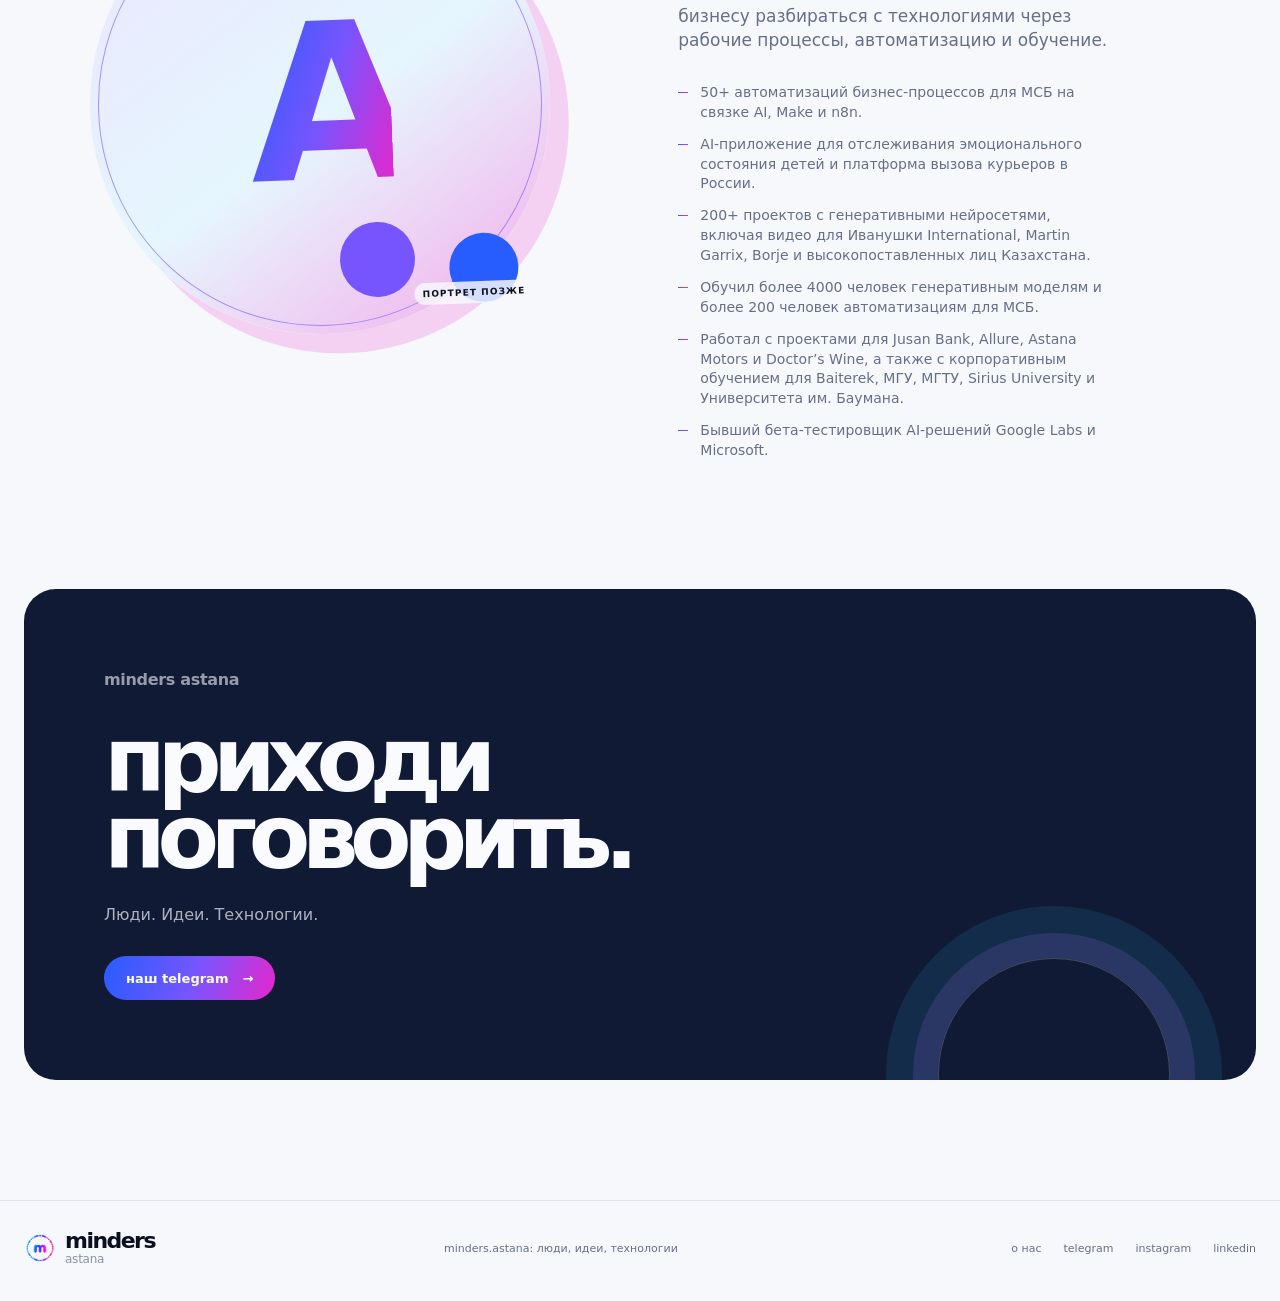
==== commit 87858275: "Fix portrait circles and refresh static assets" ====
--- a/about.html
+++ b/about.html
@@ -13,7 +13,7 @@
     <meta property="og:image" content="https://minders.kz/assets/minders-logo.webp">
     <meta property="og:image:alt" content="Логотип minders astana">
     <link rel="icon" type="image/png" href="assets/minders-logo.png">
-    <link rel="stylesheet" href="styles.css">
+    <link rel="stylesheet" href="styles.css?v=20260909-2">
   </head>
   <body>
     <header class="site-header"><div class="container header-inner">
@@ -100,6 +100,6 @@
     </main>
 
     <footer class="site-footer"><div class="container footer-inner"><a class="wordmark" href="index.html" aria-label="minders astana"><span>minders</span><i aria-hidden="true"></i><small>astana</small></a><p>minders.astana: люди, идеи, технологии</p><div class="footer-links"><a href="about.html" aria-current="page">о нас</a><a href="https://t.me/+SoZBXVPxmp1mYjRi" target="_blank" rel="noreferrer">telegram</a><a href="#">instagram</a><a href="#">linkedin</a></div></div></footer>
-    <script src="script.js" defer></script>
+    <script src="script.js?v=20260909-2" defer></script>
   </body>
 </html>
--- a/styles.css
+++ b/styles.css
@@ -1342,6 +1342,9 @@
 .person span {
   width: 56px;
   height: 56px;
+  aspect-ratio: 1 / 1;
+  min-width: 0;
+  min-height: 0;
   grid-row: 1 / span 2;
   display: grid;
   place-items: center;
@@ -1381,6 +1384,8 @@
 .person-one span img {
   width: 100%;
   height: 100%;
+  aspect-ratio: 1 / 1;
+  display: block;
   border-radius: inherit;
   object-fit: cover;
 }
@@ -2458,7 +2463,9 @@
   position: relative;
   z-index: 1;
   width: 100%;
+  height: auto;
   aspect-ratio: 1;
+  display: block;
   object-fit: cover;
   border-radius: 50%;
   border: 1px solid rgba(11, 16, 32, .16);
@@ -2597,6 +2604,9 @@
 .person-list-portrait {
   width: 72px;
   height: 72px;
+  aspect-ratio: 1 / 1;
+  min-width: 72px;
+  min-height: 72px;
   display: block;
   padding: 4px;
   border-radius: 50%;
@@ -2608,6 +2618,8 @@
 .person-list-portrait img {
   width: 100%;
   height: 100%;
+  aspect-ratio: 1 / 1;
+  display: block;
   border-radius: 50%;
   object-fit: cover;
 }
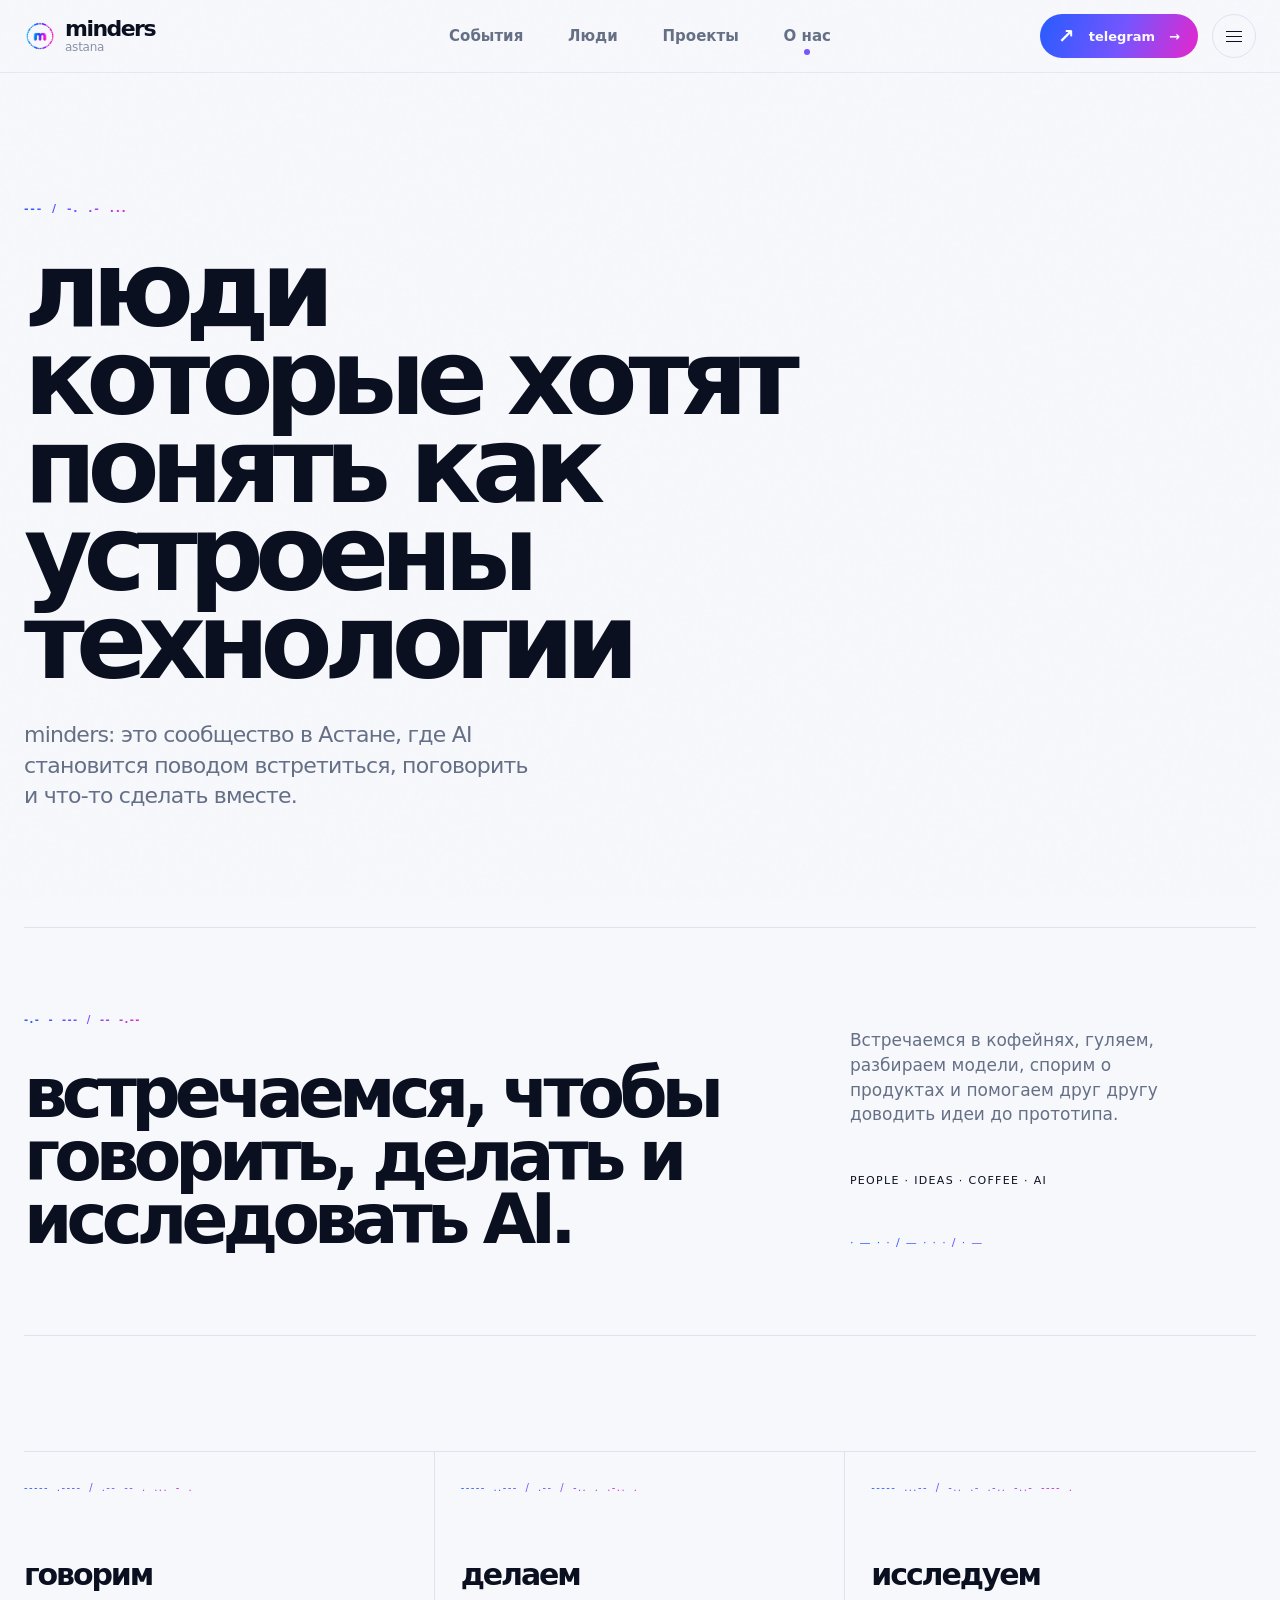
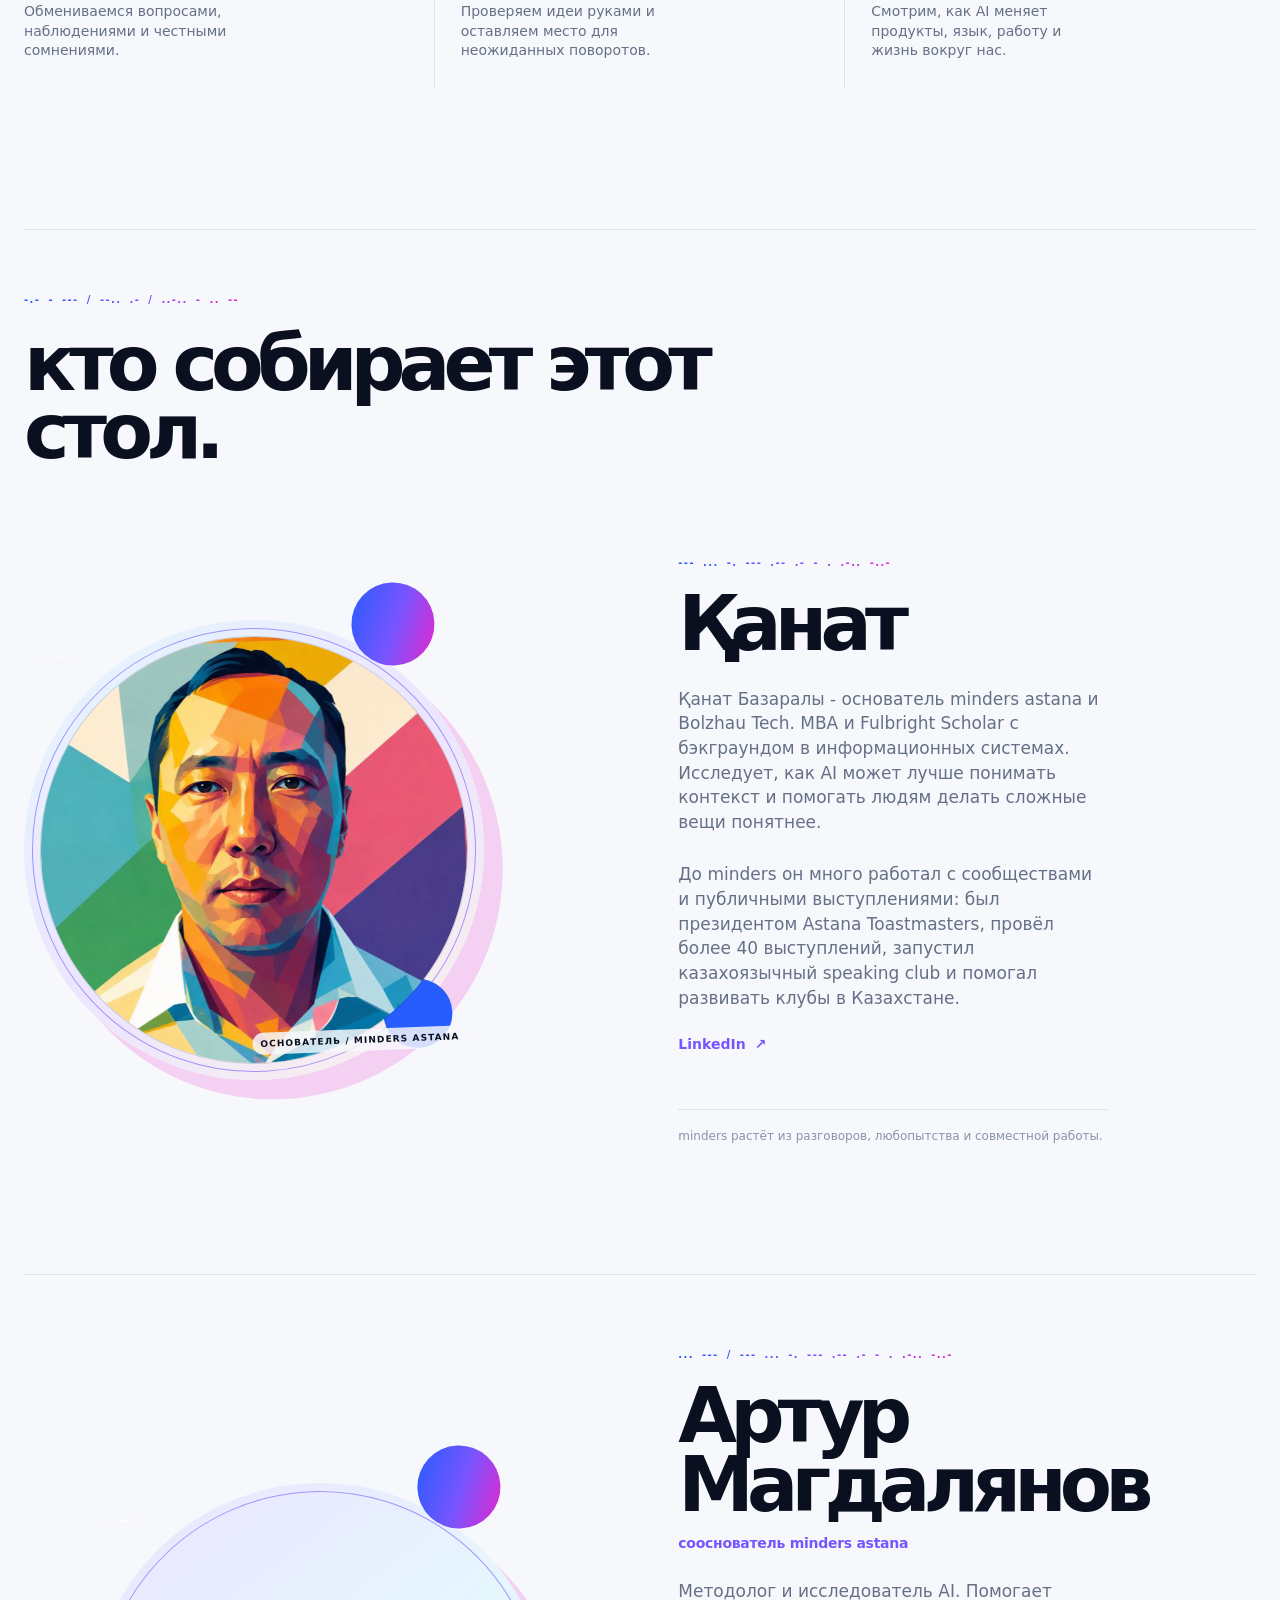
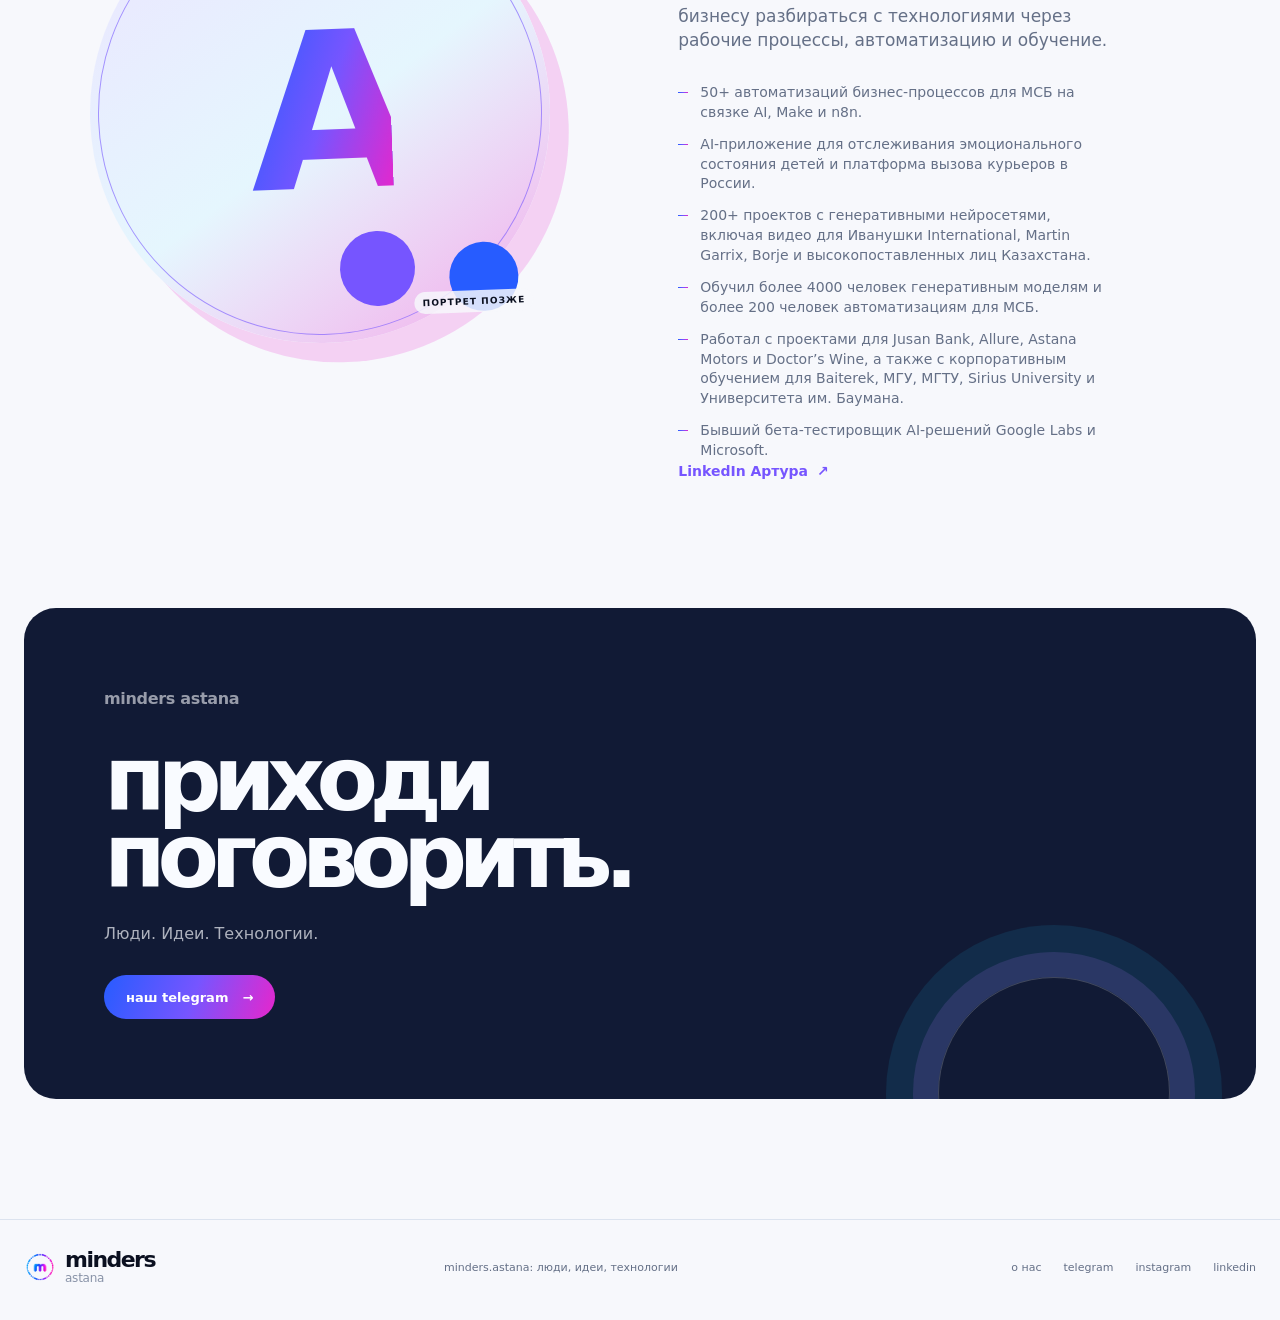
==== commit d99fc2d3: "Add Artur projects and profile link" ====
--- a/about.html
+++ b/about.html
@@ -86,6 +86,7 @@
                 <li>Работал с проектами для Jusan Bank, Allure, Astana Motors и Doctor’s Wine, а также с корпоративным обучением для Baiterek, МГУ, МГТУ, Sirius University и Университета им. Баумана.</li>
                 <li>Бывший бета-тестировщик AI-решений Google Labs и Microsoft.</li>
               </ul>
+              <a class="person-link" href="https://www.linkedin.com/in/artur-magdalyanov1993" target="_blank" rel="noreferrer">LinkedIn Артура <span aria-hidden="true">↗</span></a>
             </div>
           </div>
         </section>
